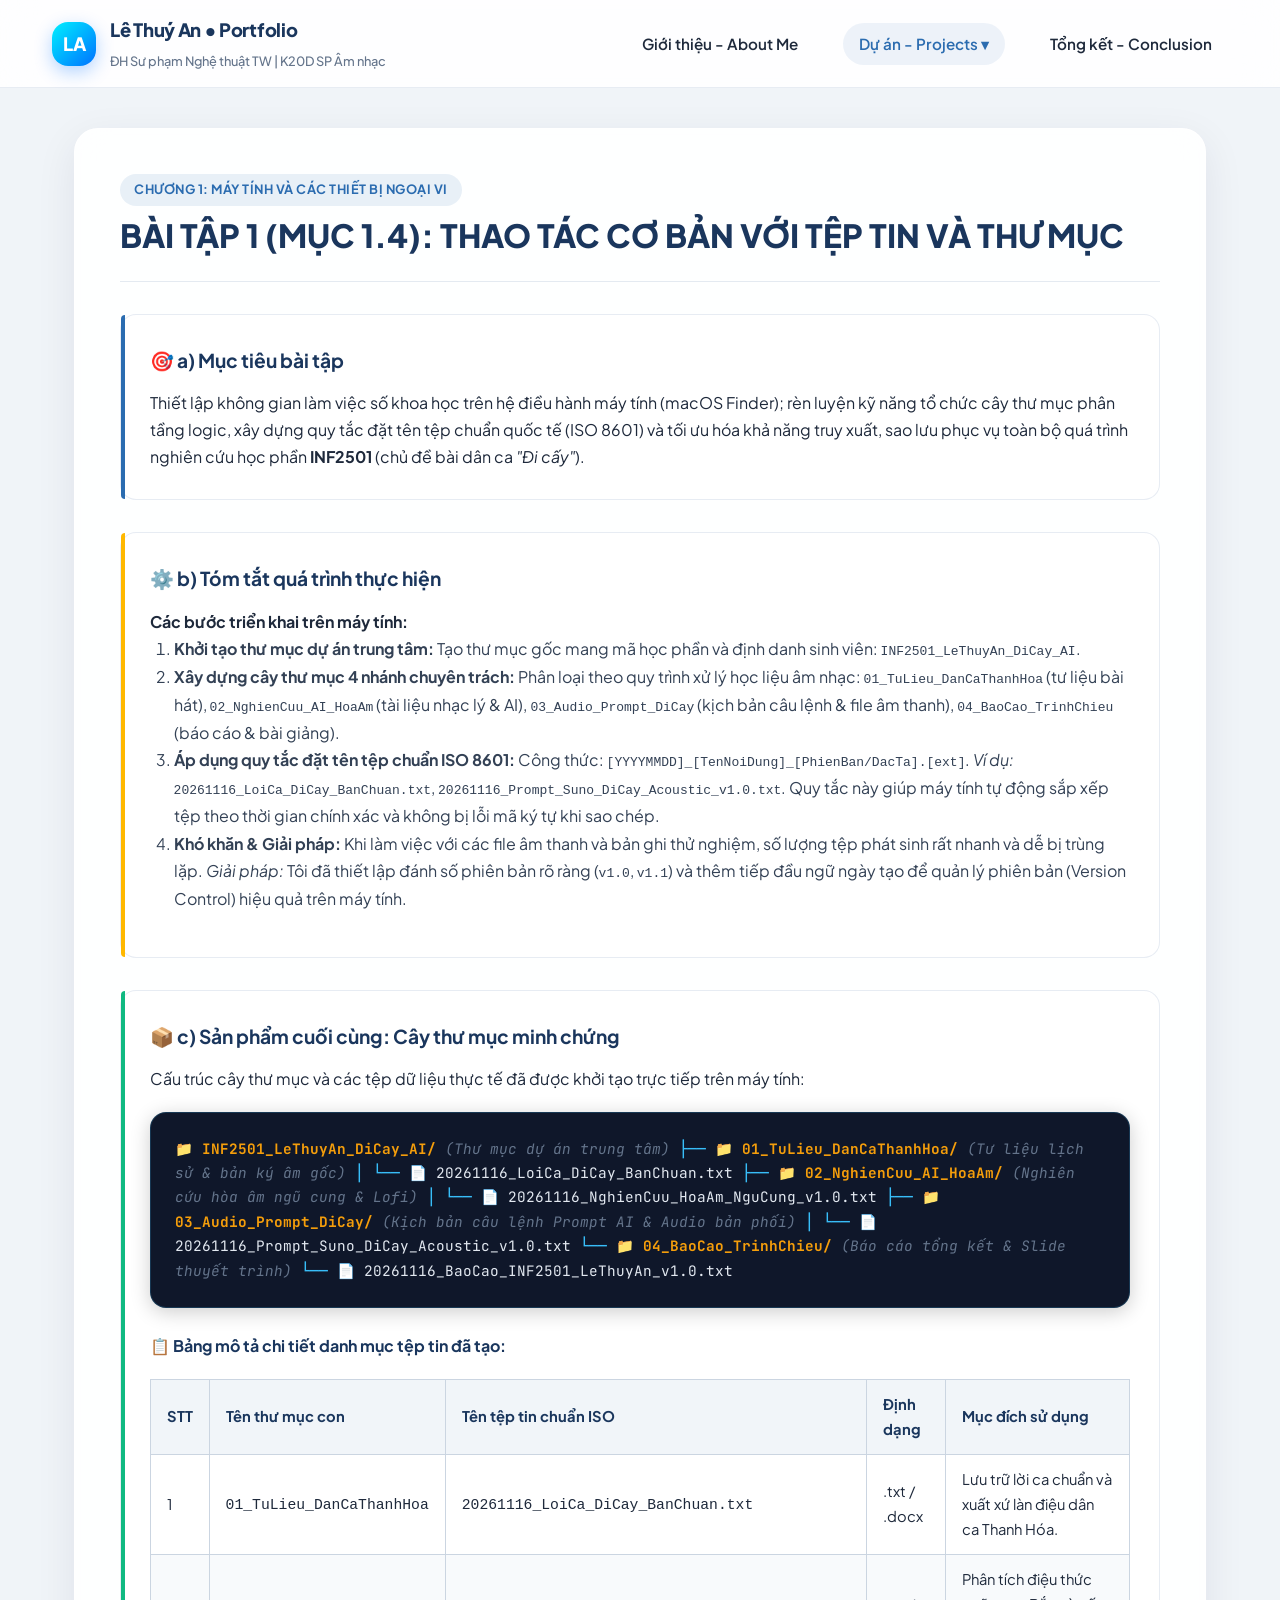
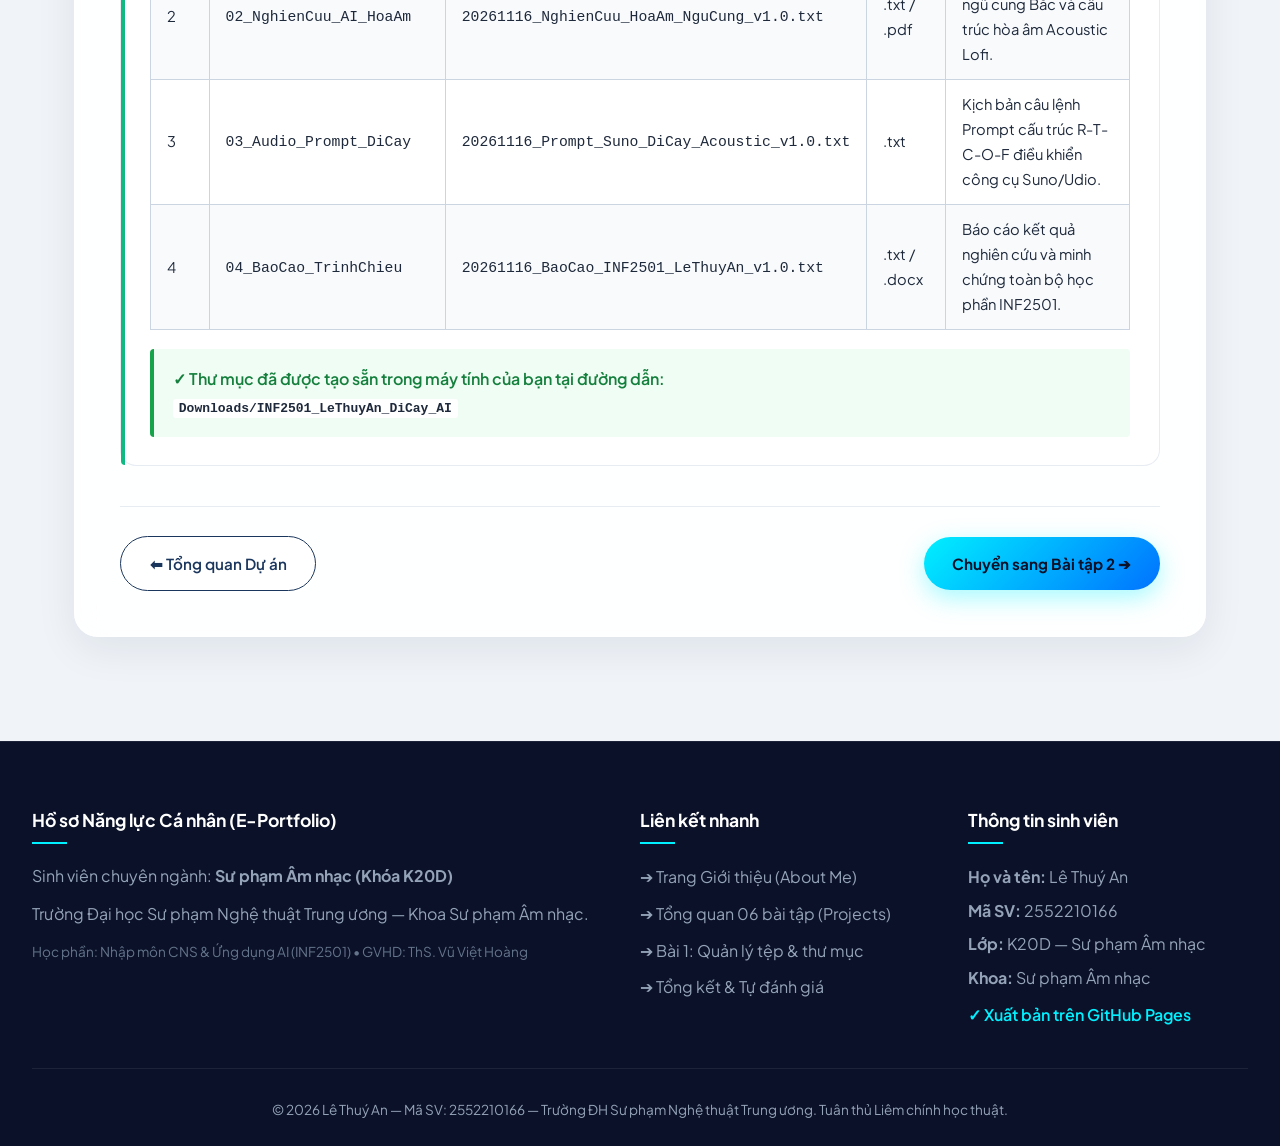
==== bai-tap-1.html @ 257ac3e2 "Update Bai tap 1 with local filesystem structure and ISO naming convention" ====
<!DOCTYPE html>
<html lang="vi">
<head>
  <meta charset="UTF-8">
  <meta name="viewport" content="width=device-width, initial-scale=1.0">
  <title>Bài tập 1: Quản lý tệp & Thư mục | Lê Thuý An - Sư phạm Âm nhạc</title>
  <link rel="stylesheet" href="css/style.css">
  <link rel="preconnect" href="https://fonts.googleapis.com">
  <link rel="preconnect" href="https://fonts.gstatic.com" crossorigin>
  <link href="https://fonts.googleapis.com/css2?family=Plus+Jakarta+Sans:wght@400;500;600;700;800&family=Playfair+Display:ital,wght@0,600;0,700;1,400&family=JetBrains+Mono:wght@400;500;600&display=swap" rel="stylesheet">
  <style>
    .tree-box {
      background: #0f172a;
      color: #38bdf8;
      font-family: 'JetBrains Mono', monospace;
      padding: 1.5rem;
      border-radius: var(--radius-md);
      overflow-x: auto;
      font-size: 0.9rem;
      line-height: 1.7;
      margin: 1.2rem 0;
      border: 1px solid rgba(56, 189, 248, 0.2);
      box-shadow: 0 4px 20px rgba(0, 0, 0, 0.2);
    }
    .tree-box .folder { color: #f59e0b; font-weight: 700; }
    .tree-box .file { color: #e2e8f0; }
    .tree-box .comment { color: #64748b; font-style: italic; }
    .table-custom {
      width: 100%;
      border-collapse: collapse;
      margin: 1.2rem 0;
      font-size: 0.92rem;
    }
    .table-custom th, .table-custom td {
      border: 1px solid #cbd5e1;
      padding: 0.75rem 1rem;
      text-align: left;
    }
    .table-custom th {
      background: #f1f5f9;
      color: var(--primary);
      font-weight: 700;
    }
    .table-custom tr:nth-child(even) {
      background: #f8fafc;
    }
  </style>
</head>
<body>
  <!-- HEADER & NAVIGATION -->
  <header class="site-header">
    <div class="nav-container">
      <div class="logo-area">
        <div class="logo-icon">LA</div>
        <div class="logo-text">
          <h1>Lê Thuý An • Portfolio</h1>
          <span>ĐH Sư phạm Nghệ thuật TW | K20D SP Âm nhạc</span>
        </div>
      </div>
      <button class="mobile-toggle" aria-label="Toggle menu">☰</button>
      <nav>
        <ul class="nav-menu">
          <li class="nav-item"><a href="index.html" class="nav-link">Giới thiệu - About Me</a></li>
          <li class="nav-item dropdown">
            <a href="projects.html" class="nav-link active">Dự án - Projects ▾</a>
            <ul class="dropdown-menu">
              <li><a href="projects.html" class="dropdown-item"><strong>📂 Tổng quan 06 Bài tập</strong></a></li>
              <li><a href="bai-tap-1.html" class="dropdown-item active">📁 Bài 1: Quản lý tệp & thư mục</a></li>
              <li><a href="bai-tap-2.html" class="dropdown-item">🔍 Bài 2: Tìm kiếm & Đánh giá CRAAP</a></li>
              <li><a href="bai-tap-3.html" class="dropdown-item">⚡ Bài 3: Prompt Engineering & AI nhạc</a></li>
              <li><a href="bai-tap-4.html" class="dropdown-item">👥 Bài 4: Hợp tác trực tuyến dự án nhóm</a></li>
              <li><a href="bai-tap-5.html" class="dropdown-item">🎨 Bài 5: Sáng tạo nội dung số với AI</a></li>
              <li><a href="bai-tap-6.html" class="dropdown-item">🛡️ Bài 6: Đạo đức & Liêm chính AI</a></li>
            </ul>
          </li>
          <li class="nav-item"><a href="conclusion.html" class="nav-link">Tổng kết - Conclusion</a></li>
        </ul>
      </nav>
    </div>
  </header>

  <main class="main-wrapper" style="margin-top: 2.5rem;">
    <div class="glass-panel reveal">
      <div class="page-header-box">
        <span class="badge-tag">Chương 1: Máy tính và các thiết bị ngoại vi</span>
        <h2 class="page-heading">BÀI TẬP 1 (MỤC 1.4): THAO TÁC CƠ BẢN VỚI TỆP TIN VÀ THƯ MỤC</h2>
      </div>

      <!-- a) MỤC TIÊU BÀI TẬP -->
      <div class="feature-box goal" style="margin-bottom: 2rem;">
        <h3>🎯 a) Mục tiêu bài tập</h3>
        <p>
          Thiết lập không gian làm việc số khoa học trên hệ điều hành máy tính (macOS Finder); rèn luyện kỹ năng tổ chức cây thư mục phân tầng logic, xây dựng quy tắc đặt tên tệp chuẩn quốc tế (ISO 8601) và tối ưu hóa khả năng truy xuất, sao lưu phục vụ toàn bộ quá trình nghiên cứu học phần <strong>INF2501</strong> (chủ đề bài dân ca <em>"Đi cấy"</em>).
        </p>
      </div>

      <!-- b) TÓM TẮT QUÁ TRÌNH THỰC HIỆN -->
      <div class="feature-box process" style="margin-bottom: 2rem;">
        <h3>⚙️ b) Tóm tắt quá trình thực hiện</h3>
        <p><strong>Các bước triển khai trên máy tính:</strong></p>
        <ol style="margin-left: 1.5rem; margin-bottom: 1rem; color: #334155; line-height: 1.7;">
          <li>
            <strong>Khởi tạo thư mục dự án trung tâm:</strong> Tạo thư mục gốc mang mã học phần và định danh sinh viên: <code>INF2501_LeThuyAn_DiCay_AI</code>.
          </li>
          <li>
            <strong>Xây dựng cây thư mục 4 nhánh chuyên trách:</strong>
            Phân loại theo quy trình xử lý học liệu âm nhạc: 
            <code>01_TuLieu_DanCaThanhHoa</code> (tư liệu bài hát), 
            <code>02_NghienCuu_AI_HoaAm</code> (tài liệu nhạc lý & AI), 
            <code>03_Audio_Prompt_DiCay</code> (kịch bản câu lệnh & file âm thanh), 
            <code>04_BaoCao_TrinhChieu</code> (báo cáo & bài giảng).
          </li>
          <li>
            <strong>Áp dụng quy tắc đặt tên tệp chuẩn ISO 8601:</strong> 
            Công thức: <code>[YYYYMMDD]_[TenNoiDung]_[PhienBan/DacTa].[ext]</code>.  
            <em>Ví dụ:</em> <code>20261116_LoiCa_DiCay_BanChuan.txt</code>, <code>20261116_Prompt_Suno_DiCay_Acoustic_v1.0.txt</code>.  
            Quy tắc này giúp máy tính tự động sắp xếp tệp theo thời gian chính xác và không bị lỗi mã ký tự khi sao chép.
          </li>
          <li>
            <strong>Khó khăn & Giải pháp:</strong> 
            Khi làm việc với các file âm thanh và bản ghi thử nghiệm, số lượng tệp phát sinh rất nhanh và dễ bị trùng lặp. 
            <em>Giải pháp:</em> Tôi đã thiết lập đánh số phiên bản rõ ràng (<code>v1.0</code>, <code>v1.1</code>) và thêm tiếp đầu ngữ ngày tạo để quản lý phiên bản (Version Control) hiệu quả trên máy tính.
          </li>
        </ol>
      </div>

      <!-- c) SẢN PHẨM CUỐI CÙNG -->
      <div class="feature-box product">
        <h3>📦 c) Sản phẩm cuối cùng: Cây thư mục minh chứng</h3>
        <p>Cấu trúc cây thư mục và các tệp dữ liệu thực tế đã được khởi tạo trực tiếp trên máy tính:</p>
        
        <!-- File Tree Display -->
        <div class="tree-box">
📁 <span class="folder">INF2501_LeThuyAn_DiCay_AI/</span> <span class="comment">(Thư mục dự án trung tâm)</span>
├── 📁 <span class="folder">01_TuLieu_DanCaThanhHoa/</span> <span class="comment">(Tư liệu lịch sử & bản ký âm gốc)</span>
│   └── 📄 <span class="file">20261116_LoiCa_DiCay_BanChuan.txt</span>
├── 📁 <span class="folder">02_NghienCuu_AI_HoaAm/</span> <span class="comment">(Nghiên cứu hòa âm ngũ cung & Lofi)</span>
│   └── 📄 <span class="file">20261116_NghienCuu_HoaAm_NguCung_v1.0.txt</span>
├── 📁 <span class="folder">03_Audio_Prompt_DiCay/</span> <span class="comment">(Kịch bản câu lệnh Prompt AI & Audio bản phối)</span>
│   └── 📄 <span class="file">20261116_Prompt_Suno_DiCay_Acoustic_v1.0.txt</span>
└── 📁 <span class="folder">04_BaoCao_TrinhChieu/</span> <span class="comment">(Báo cáo tổng kết & Slide thuyết trình)</span>
    └── 📄 <span class="file">20261116_BaoCao_INF2501_LeThuyAn_v1.0.txt</span>
        </div>

        <!-- Bảng danh mục tệp -->
        <h4 style="color: var(--primary); margin-top: 1.5rem; margin-bottom: 0.5rem;">📋 Bảng mô tả chi tiết danh mục tệp tin đã tạo:</h4>
        <table class="table-custom">
          <thead>
            <tr>
              <th>STT</th>
              <th>Tên thư mục con</th>
              <th>Tên tệp tin chuẩn ISO</th>
              <th>Định dạng</th>
              <th>Mục đích sử dụng</th>
            </tr>
          </thead>
          <tbody>
            <tr>
              <td>1</td>
              <td><code>01_TuLieu_DanCaThanhHoa</code></td>
              <td><code>20261116_LoiCa_DiCay_BanChuan.txt</code></td>
              <td>.txt / .docx</td>
              <td>Lưu trữ lời ca chuẩn và xuất xứ làn điệu dân ca Thanh Hóa.</td>
            </tr>
            <tr>
              <td>2</td>
              <td><code>02_NghienCuu_AI_HoaAm</code></td>
              <td><code>20261116_NghienCuu_HoaAm_NguCung_v1.0.txt</code></td>
              <td>.txt / .pdf</td>
              <td>Phân tích điệu thức ngũ cung Bắc và cấu trúc hòa âm Acoustic Lofi.</td>
            </tr>
            <tr>
              <td>3</td>
              <td><code>03_Audio_Prompt_DiCay</code></td>
              <td><code>20261116_Prompt_Suno_DiCay_Acoustic_v1.0.txt</code></td>
              <td>.txt</td>
              <td>Kịch bản câu lệnh Prompt cấu trúc R-T-C-O-F điều khiển công cụ Suno/Udio.</td>
            </tr>
            <tr>
              <td>4</td>
              <td><code>04_BaoCao_TrinhChieu</code></td>
              <td><code>20261116_BaoCao_INF2501_LeThuyAn_v1.0.txt</code></td>
              <td>.txt / .docx</td>
              <td>Báo cáo kết quả nghiên cứu và minh chứng toàn bộ học phần INF2501.</td>
            </tr>
          </tbody>
        </table>

        <div style="background: #f0fdf4; border-left: 4px solid #16a34a; padding: 1rem 1.2rem; border-radius: 4px; margin-top: 1.2rem;">
          <p style="color: #15803d; font-weight: 600; margin: 0;">
            ✓ Thư mục đã được tạo sẵn trong máy tính của bạn tại đường dẫn: <br>
            <code style="background: white; padding: 2px 6px; border-radius: 3px; color: #1e293b;">Downloads/INF2501_LeThuyAn_DiCay_AI</code>
          </p>
        </div>
      </div>

      <div class="pagination-nav">
        <a href="projects.html" class="btn btn-glass" style="color: var(--primary); border-color: var(--primary);">⬅ Tổng quan Dự án</a>
        <a href="bai-tap-2.html" class="btn btn-primary">Chuyển sang Bài tập 2 ➔</a>
      </div>
    </div>
  </main>

  <!-- FOOTER -->
  <footer class="site-footer">
    <div class="footer-grid">
      <div class="footer-col">
        <h4>Hồ sơ Năng lực Cá nhân (E-Portfolio)</h4>
        <p style="margin-bottom: 0.8rem; line-height: 1.6;">Sinh viên chuyên ngành: <strong>Sư phạm Âm nhạc (Khóa K20D)</strong></p>
        <p style="margin-bottom: 0.8rem; line-height: 1.6;">Trường Đại học Sư phạm Nghệ thuật Trung ương — Khoa Sư phạm Âm nhạc.</p>
        <p style="color: #64748B; font-size: 0.85rem;">Học phần: Nhập môn CNS & Ứng dụng AI (INF2501) • GVHD: ThS. Vũ Việt Hoàng</p>
      </div>
      <div class="footer-col">
        <h4>Liên kết nhanh</h4>
        <ul>
          <li><a href="index.html">➔ Trang Giới thiệu (About Me)</a></li>
          <li><a href="projects.html">➔ Tổng quan 06 bài tập (Projects)</a></li>
          <li><a href="bai-tap-1.html">➔ Bài 1: Quản lý tệp & thư mục</a></li>
          <li><a href="conclusion.html">➔ Tổng kết & Tự đánh giá</a></li>
        </ul>
      </div>
      <div class="footer-col">
        <h4>Thông tin sinh viên</h4>
        <p style="margin-bottom: 0.4rem;"><strong>Họ và tên:</strong> Lê Thuý An</p>
        <p style="margin-bottom: 0.4rem;"><strong>Mã SV:</strong> 2552210166</p>
        <p style="margin-bottom: 0.4rem;"><strong>Lớp:</strong> K20D — Sư phạm Âm nhạc</p>
        <p style="margin-bottom: 0.4rem;"><strong>Khoa:</strong> Sư phạm Âm nhạc</p>
        <p style="color: var(--accent-cyan); font-weight: 600; margin-top: 0.6rem;">✓ Xuất bản trên GitHub Pages</p>
      </div>
    </div>
    <div class="footer-credit">
      <p>© 2026 Lê Thuý An — Mã SV: 2552210166 — Trường ĐH Sư phạm Nghệ thuật Trung ương. Tuân thủ Liêm chính học thuật.</p>
    </div>
  </footer>
  <script src="js/main.js"></script>
</body>
</html>
---- css/style.css ----
/* ===================================================================
   ULTRA-MODERN ANIMATED E-PORTFOLIO
   Design Theme: Modern Glassmorphism & Oceanic Digital Waves
   Features: CSS Keyframes, Smooth Transitions, Equalizer Animation
   =================================================================== */

:root {
  --primary: #1A365D;          /* Deep Navy */
  --primary-light: #2B6CB0;    /* Bright Coastal Blue */
  --accent-cyan: #00F0FF;      /* Electric Cyan Glow */
  --accent-gold: #FFB800;      /* Sungold / Sand Gold */
  --accent-gradient: linear-gradient(135deg, #00F0FF 0%, #0072FF 100%);
  --gold-gradient: linear-gradient(135deg, #FFD700 0%, #FF9900 100%);
  --bg-gradient: linear-gradient(180deg, #0A1128 0%, #101F42 50%, #0B132B 100%);
  
  --glass-bg: rgba(255, 255, 255, 0.85);
  --glass-border: rgba(255, 255, 255, 0.3);
  --glass-card: rgba(255, 255, 255, 0.92);
  --glass-card-hover: rgba(255, 255, 255, 1);
  --glass-shadow: 0 12px 40px rgba(0, 20, 60, 0.08);
  --glass-shadow-hover: 0 20px 50px rgba(0, 114, 255, 0.18);
  
  --text-dark: #1E293B;
  --text-muted: #64748B;
  --text-light: #F8FAFC;
  
  --radius-sm: 8px;
  --radius-md: 16px;
  --radius-lg: 24px;
  --radius-full: 9999px;
  
  --font-heading: 'Plus Jakarta Sans', -apple-system, BlinkMacSystemFont, 'Segoe UI', Roboto, sans-serif;
  --font-serif: 'Playfair Display', Georgia, serif;
  --font-mono: 'JetBrains Mono', 'Fira Code', Consolas, monospace;
}

/* Base Reset */
*, *::before, *::after {
  box-sizing: border-box;
  margin: 0;
  padding: 0;
}

html {
  scroll-behavior: smooth;
}

body {
  font-family: var(--font-heading);
  background-color: #F0F4F8;
  color: var(--text-dark);
  line-height: 1.7;
  overflow-x: hidden;
  min-height: 100vh;
  display: flex;
  flex-direction: column;
}

/* ==================== ANIMATIONS ==================== */
@keyframes floatSlow {
  0%, 100% { transform: translateY(0px) rotate(0deg); }
  50% { transform: translateY(-10px) rotate(1deg); }
}

@keyframes pulseGlow {
  0%, 100% { box-shadow: 0 0 15px rgba(0, 240, 255, 0.4); }
  50% { box-shadow: 0 0 30px rgba(0, 240, 255, 0.8); }
}

@keyframes waveBar {
  0%, 100% { height: 8px; }
  50% { height: 38px; }
}

@keyframes fadeInUp {
  from {
    opacity: 0;
    transform: translateY(24px);
  }
  to {
    opacity: 1;
    transform: translateY(0);
  }
}

/* Scroll Reveal Utility */
.reveal {
  opacity: 0;
  transform: translateY(24px);
  transition: opacity 0.7s cubic-bezier(0.16, 1, 0.3, 1), transform 0.7s cubic-bezier(0.16, 1, 0.3, 1);
}

.reveal.active {
  opacity: 1;
  transform: translateY(0);
}

/* ==================== NAVBAR ==================== */
.site-header {
  position: sticky;
  top: 0;
  z-index: 1000;
  background: rgba(255, 255, 255, 0.88);
  backdrop-filter: blur(20px);
  -webkit-backdrop-filter: blur(20px);
  border-bottom: 1px solid rgba(226, 232, 240, 0.8);
  transition: all 0.3s ease;
}

.nav-container {
  max-width: 1240px;
  margin: 0 auto;
  display: flex;
  align-items: center;
  justify-content: space-between;
  padding: 0.9rem 2rem;
}

.logo-area {
  display: flex;
  align-items: center;
  gap: 14px;
}

.logo-icon {
  width: 44px;
  height: 44px;
  border-radius: var(--radius-md);
  background: var(--accent-gradient);
  color: white;
  display: flex;
  align-items: center;
  justify-content: center;
  font-weight: 800;
  font-size: 1.15rem;
  box-shadow: 0 6px 18px rgba(0, 114, 255, 0.3);
  animation: pulseGlow 4s infinite ease-in-out;
}

.logo-text h1 {
  font-size: 1.15rem;
  font-weight: 800;
  color: var(--primary);
  letter-spacing: -0.3px;
}

.logo-text span {
  font-size: 0.8rem;
  color: var(--text-muted);
  font-weight: 500;
}

.nav-menu {
  display: flex;
  align-items: center;
  gap: 1.8rem;
  list-style: none;
}

.nav-item {
  position: relative;
}

.nav-link {
  font-weight: 600;
  font-size: 0.95rem;
  color: var(--text-dark);
  text-decoration: none;
  padding: 0.5rem 1rem;
  border-radius: var(--radius-full);
  transition: all 0.25s ease;
  display: inline-flex;
  align-items: center;
  gap: 6px;
}

.nav-link:hover, .nav-link.active {
  color: var(--primary-light);
  background: rgba(43, 108, 176, 0.08);
}

/* Modern Dropdown with Glass effect */
.dropdown-menu {
  position: absolute;
  top: 130%;
  left: 50%;
  transform: translateX(-50%) translateY(10px);
  background: rgba(255, 255, 255, 0.96);
  backdrop-filter: blur(24px);
  -webkit-backdrop-filter: blur(24px);
  border: 1px solid rgba(226, 232, 240, 0.9);
  border-radius: var(--radius-md);
  box-shadow: 0 16px 40px rgba(0, 20, 60, 0.12);
  min-width: 330px;
  list-style: none;
  padding: 0.6rem;
  opacity: 0;
  visibility: hidden;
  transition: all 0.3s cubic-bezier(0.16, 1, 0.3, 1);
  z-index: 1001;
}

.nav-item.dropdown:hover .dropdown-menu {
  opacity: 1;
  visibility: visible;
  transform: translateX(-50%) translateY(0);
}

.dropdown-item {
  display: flex;
  align-items: center;
  gap: 10px;
  padding: 0.7rem 1rem;
  border-radius: var(--radius-sm);
  color: var(--text-dark);
  text-decoration: none;
  font-size: 0.9rem;
  font-weight: 500;
  transition: all 0.2s ease;
}

.dropdown-item:hover {
  background: rgba(0, 240, 255, 0.08);
  color: var(--primary-light);
  transform: translateX(4px);
}

.mobile-toggle {
  display: none;
  background: none;
  border: none;
  font-size: 1.6rem;
  color: var(--primary);
  cursor: pointer;
}

/* ==================== HERO HEADER ==================== */
.hero-section {
  position: relative;
  background: var(--bg-gradient);
  color: white;
  padding: 6rem 2rem 5rem;
  overflow: hidden;
  text-align: center;
}

/* Background Animated Gradient Blobs */
.hero-glow-1 {
  position: absolute;
  top: -100px;
  left: -100px;
  width: 500px;
  height: 500px;
  background: radial-gradient(circle, rgba(0, 240, 255, 0.25) 0%, transparent 70%);
  border-radius: 50%;
  filter: blur(60px);
  pointer-events: none;
  animation: floatSlow 8s infinite alternate ease-in-out;
}

.hero-glow-2 {
  position: absolute;
  bottom: -100px;
  right: -100px;
  width: 550px;
  height: 550px;
  background: radial-gradient(circle, rgba(255, 184, 0, 0.2) 0%, transparent 70%);
  border-radius: 50%;
  filter: blur(70px);
  pointer-events: none;
  animation: floatSlow 10s infinite alternate-reverse ease-in-out;
}

.hero-container {
  max-width: 950px;
  margin: 0 auto;
  position: relative;
  z-index: 2;
}

.hero-pill {
  display: inline-flex;
  align-items: center;
  gap: 8px;
  background: rgba(255, 255, 255, 0.12);
  backdrop-filter: blur(10px);
  border: 1px solid rgba(255, 255, 255, 0.2);
  padding: 0.4rem 1.2rem;
  border-radius: var(--radius-full);
  font-size: 0.85rem;
  font-weight: 600;
  color: var(--accent-cyan);
  margin-bottom: 1.5rem;
  box-shadow: 0 4px 15px rgba(0, 0, 0, 0.1);
}

.status-dot {
  width: 8px;
  height: 8px;
  background: var(--accent-cyan);
  border-radius: 50%;
  box-shadow: 0 0 10px var(--accent-cyan);
}

.hero-title {
  font-size: 2.5rem;
  font-weight: 800;
  line-height: 1.3;
  margin-bottom: 1.4rem;
  letter-spacing: -0.5px;
}

.hero-title .gradient-text {
  background: linear-gradient(135deg, #FFFFFF 0%, #00F0FF 60%, #FFB800 100%);
  -webkit-background-clip: text;
  -webkit-text-fill-color: transparent;
}

.hero-desc {
  font-size: 1.15rem;
  color: #CBD5E1;
  max-width: 800px;
  margin: 0 auto 2.2rem;
  font-weight: 400;
}

.hero-actions {
  display: flex;
  justify-content: center;
  gap: 1.2rem;
  flex-wrap: wrap;
}

/* Animated Equalizer in Hero */
.music-visualizer {
  display: flex;
  align-items: flex-end;
  justify-content: center;
  gap: 6px;
  height: 44px;
  margin-top: 2.5rem;
}

.bar {
  width: 5px;
  background: var(--accent-cyan);
  border-radius: var(--radius-full);
  animation: waveBar 1.2s infinite ease-in-out;
}

.bar:nth-child(2) { animation-delay: 0.2s; height: 18px; }
.bar:nth-child(3) { animation-delay: 0.4s; height: 32px; background: #38bdf8; }
.bar:nth-child(4) { animation-delay: 0.1s; height: 26px; }
.bar:nth-child(5) { animation-delay: 0.3s; height: 42px; background: var(--accent-gold); }
.bar:nth-child(6) { animation-delay: 0.5s; height: 20px; }
.bar:nth-child(7) { animation-delay: 0.25s; height: 35px; }
.bar:nth-child(8) { animation-delay: 0.35s; height: 14px; background: var(--accent-cyan); }

/* ==================== BUTTONS ==================== */
.btn {
  display: inline-flex;
  align-items: center;
  gap: 10px;
  padding: 0.85rem 1.8rem;
  border-radius: var(--radius-full);
  font-weight: 600;
  font-size: 0.95rem;
  text-decoration: none;
  cursor: pointer;
  border: none;
  transition: all 0.3s cubic-bezier(0.16, 1, 0.3, 1);
  position: relative;
  overflow: hidden;
}

.btn-primary {
  background: var(--accent-gradient);
  color: #0A1128;
  font-weight: 700;
  box-shadow: 0 8px 24px rgba(0, 240, 255, 0.35);
}

.btn-primary:hover {
  transform: translateY(-3px) scale(1.02);
  box-shadow: 0 12px 30px rgba(0, 240, 255, 0.5);
  color: #0A1128;
}

.btn-gold {
  background: var(--gold-gradient);
  color: #1A1A1A;
  font-weight: 700;
  box-shadow: 0 8px 24px rgba(255, 184, 0, 0.35);
}

.btn-gold:hover {
  transform: translateY(-3px) scale(1.02);
  box-shadow: 0 12px 30px rgba(255, 184, 0, 0.5);
}

.btn-glass {
  background: rgba(255, 255, 255, 0.1);
  backdrop-filter: blur(10px);
  color: white;
  border: 1px solid rgba(255, 255, 255, 0.25);
}

.btn-glass:hover {
  background: rgba(255, 255, 255, 0.2);
  transform: translateY(-3px);
  color: white;
}

/* ==================== MAIN CONTENT WRAPPER ==================== */
.main-wrapper {
  max-width: 1180px;
  margin: -3rem auto 4rem;
  padding: 0 1.5rem;
  width: 100%;
  flex: 1;
  position: relative;
  z-index: 10;
}

/* Glass Card */
.glass-panel {
  background: var(--glass-card);
  backdrop-filter: blur(16px);
  -webkit-backdrop-filter: blur(16px);
  border: 1px solid rgba(255, 255, 255, 0.8);
  border-radius: var(--radius-lg);
  padding: 2.8rem;
  box-shadow: var(--glass-shadow);
  margin-bottom: 2.5rem;
  transition: transform 0.3s ease, box-shadow 0.3s ease;
}

.glass-panel:hover {
  box-shadow: var(--glass-shadow-hover);
}

.page-header-box {
  border-bottom: 1px solid rgba(226, 232, 240, 0.9);
  padding-bottom: 1.5rem;
  margin-bottom: 2rem;
}

.badge-tag {
  display: inline-block;
  background: rgba(43, 108, 176, 0.1);
  color: var(--primary-light);
  font-size: 0.8rem;
  font-weight: 700;
  padding: 0.3rem 0.9rem;
  border-radius: var(--radius-full);
  text-transform: uppercase;
  letter-spacing: 0.5px;
  margin-bottom: 0.6rem;
}

.page-heading {
  font-size: 2rem;
  font-weight: 800;
  color: var(--primary);
  line-height: 1.3;
}

/* Profile Showcase */
.profile-showcase {
  display: flex;
  align-items: center;
  gap: 2.5rem;
  background: linear-gradient(135deg, rgba(248, 250, 252, 0.9) 0%, rgba(240, 249, 255, 0.8) 100%);
  border-radius: var(--radius-md);
  padding: 2.2rem;
  border: 1px solid rgba(186, 230, 253, 0.5);
  margin-bottom: 2rem;
}

.profile-avatar-wrap {
  position: relative;
  flex-shrink: 0;
}

.profile-avatar-img {
  width: 170px;
  height: 170px;
  border-radius: 50%;
  object-fit: cover;
  border: 4px solid white;
  box-shadow: 0 10px 25px rgba(0, 114, 255, 0.2);
}

.avatar-badge-tag {
  position: absolute;
  bottom: 6px;
  right: 6px;
  background: var(--accent-gold);
  color: #1a1a1a;
  font-size: 0.75rem;
  font-weight: 800;
  padding: 0.25rem 0.7rem;
  border-radius: var(--radius-full);
  box-shadow: 0 2px 8px rgba(0, 0, 0, 0.15);
}

.profile-details h3 {
  font-size: 1.6rem;
  font-weight: 800;
  color: var(--primary);
  margin-bottom: 0.5rem;
}

.meta-grid {
  display: grid;
  grid-template-columns: repeat(2, 1fr);
  gap: 0.6rem 1.5rem;
  margin: 1rem 0;
  list-style: none;
}

.meta-grid li {
  font-size: 0.95rem;
  color: var(--text-dark);
}

.meta-grid strong {
  color: var(--primary);
}

/* Grid Layouts */
.grid-2 {
  display: grid;
  grid-template-columns: 1fr 1fr;
  gap: 2rem;
}

.grid-3 {
  display: grid;
  grid-template-columns: repeat(3, 1fr);
  gap: 1.8rem;
}

/* Feature Box */
.feature-box {
  background: white;
  border: 1px solid rgba(226, 232, 240, 0.8);
  border-radius: var(--radius-md);
  padding: 1.8rem;
  position: relative;
  transition: all 0.3s ease;
}

.feature-box::before {
  content: '';
  position: absolute;
  top: 0;
  left: 0;
  width: 4px;
  height: 100%;
  border-radius: 4px 0 0 4px;
}

.feature-box.goal::before { background: var(--primary-light); }
.feature-box.process::before { background: var(--accent-gold); }
.feature-box.product::before { background: #10B981; }

.feature-box:hover {
  transform: translateY(-4px);
  box-shadow: var(--glass-shadow-hover);
}

.feature-box h3 {
  font-size: 1.2rem;
  font-weight: 700;
  color: var(--primary);
  margin-bottom: 0.8rem;
  display: flex;
  align-items: center;
  gap: 8px;
}

/* Interactive Modern Project Card */
.project-card {
  background: white;
  border: 1px solid rgba(226, 232, 240, 0.8);
  border-radius: var(--radius-md);
  padding: 2rem 1.6rem;
  display: flex;
  flex-direction: column;
  justify-content: space-between;
  transition: all 0.35s cubic-bezier(0.16, 1, 0.3, 1);
  position: relative;
  overflow: hidden;
}

.project-card::after {
  content: '';
  position: absolute;
  top: 0;
  left: 0;
  right: 0;
  height: 3px;
  background: var(--accent-gradient);
  opacity: 0;
  transition: opacity 0.3s ease;
}

.project-card:hover {
  transform: translateY(-8px);
  box-shadow: 0 16px 36px rgba(0, 114, 255, 0.12);
  border-color: rgba(0, 240, 255, 0.4);
}

.project-card:hover::after {
  opacity: 1;
}

.card-top-badge {
  display: inline-block;
  background: rgba(0, 240, 255, 0.1);
  color: #0284c7;
  font-weight: 700;
  font-size: 0.78rem;
  padding: 0.25rem 0.8rem;
  border-radius: var(--radius-full);
  margin-bottom: 1rem;
}

.card-title {
  font-size: 1.25rem;
  font-weight: 700;
  color: var(--primary);
  margin-bottom: 0.8rem;
  line-height: 1.4;
}

.card-desc {
  font-size: 0.92rem;
  color: var(--text-muted);
  margin-bottom: 1.5rem;
  flex-grow: 1;
}

/* Modern Audio Player Container */
.modern-player {
  background: linear-gradient(135deg, #0F172A 0%, #1E293B 100%);
  color: white;
  border-radius: var(--radius-md);
  padding: 1.8rem;
  margin: 1.8rem 0;
  border: 1px solid rgba(255, 255, 255, 0.1);
  box-shadow: 0 12px 30px rgba(0, 0, 0, 0.2);
}

.player-header {
  display: flex;
  align-items: center;
  justify-content: space-between;
  margin-bottom: 1.2rem;
}

.player-title {
  font-weight: 700;
  font-size: 1.1rem;
  color: var(--accent-cyan);
}

.player-controls {
  display: flex;
  align-items: center;
  gap: 1.2rem;
}

.play-toggle-btn {
  width: 48px;
  height: 48px;
  border-radius: 50%;
  background: var(--accent-gradient);
  border: none;
  cursor: pointer;
  display: flex;
  align-items: center;
  justify-content: center;
  font-size: 1.2rem;
  color: #0A1128;
  transition: all 0.25s ease;
  box-shadow: 0 4px 15px rgba(0, 240, 255, 0.4);
}

.play-toggle-btn:hover {
  transform: scale(1.08);
}

.progress-track {
  flex-grow: 1;
  height: 6px;
  background: rgba(255, 255, 255, 0.15);
  border-radius: var(--radius-full);
  position: relative;
  cursor: pointer;
}

.progress-fill {
  width: 42%;
  height: 100%;
  background: var(--accent-cyan);
  border-radius: var(--radius-full);
  position: relative;
}

.time-stamp {
  font-size: 0.82rem;
  color: #94A3B8;
  font-family: var(--font-mono);
}

/* Prompt Card with Copy Animation */
.code-box {
  background: #0B1120;
  border-radius: var(--radius-md);
  border: 1px solid #1E293B;
  margin: 1.8rem 0;
  overflow: hidden;
  box-shadow: 0 10px 30px rgba(0, 0, 0, 0.25);
}

.code-header {
  display: flex;
  justify-content: space-between;
  align-items: center;
  background: #131E36;
  padding: 0.8rem 1.2rem;
  border-bottom: 1px solid #1E293B;
}

.code-title {
  color: var(--accent-gold);
  font-weight: 700;
  font-size: 0.85rem;
  font-family: var(--font-mono);
  letter-spacing: 0.5px;
}

.copy-btn {
  background: rgba(255, 255, 255, 0.1);
  color: white;
  border: 1px solid rgba(255, 255, 255, 0.2);
  padding: 0.35rem 0.9rem;
  border-radius: var(--radius-sm);
  font-size: 0.8rem;
  cursor: pointer;
  transition: all 0.2s ease;
}

.copy-btn:hover {
  background: var(--accent-cyan);
  color: #000;
  border-color: var(--accent-cyan);
}

.code-body {
  padding: 1.4rem;
  color: #E2E8F0;
  font-family: var(--font-mono);
  font-size: 0.9rem;
  line-height: 1.7;
  white-space: pre-wrap;
  word-break: break-word;
}

/* Tables */
.modern-table {
  width: 100%;
  border-collapse: separate;
  border-spacing: 0;
  margin: 1.5rem 0;
  border-radius: var(--radius-md);
  overflow: hidden;
  box-shadow: 0 4px 15px rgba(0, 0, 0, 0.04);
  border: 1px solid rgba(226, 232, 240, 0.9);
}

.modern-table thead tr {
  background: var(--primary);
  color: white;
}

.modern-table th {
  padding: 14px 18px;
  font-weight: 700;
  font-size: 0.95rem;
  text-align: left;
}

.modern-table td {
  padding: 14px 18px;
  border-bottom: 1px solid rgba(226, 232, 240, 0.8);
  font-size: 0.92rem;
}

.modern-table tbody tr:nth-child(even) {
  background: #F8FAFC;
}

.modern-table tbody tr:hover {
  background: #F0F9FF;
}

/* Upload Dropzone / Placeholder */
.upload-placeholder {
  border: 2px dashed #93C5FD;
  background: rgba(240, 249, 255, 0.6);
  border-radius: var(--radius-md);
  padding: 3rem 2rem;
  text-align: center;
  margin: 1.8rem 0;
  transition: all 0.3s ease;
  cursor: pointer;
}

.upload-placeholder:hover {
  border-color: var(--primary-light);
  background: rgba(240, 249, 255, 0.9);
  transform: scale(1.01);
}

.upload-placeholder .icon {
  font-size: 2.8rem;
  margin-bottom: 0.8rem;
  color: var(--primary-light);
}

.upload-placeholder h4 {
  font-size: 1.1rem;
  font-weight: 700;
  color: var(--primary);
  margin-bottom: 0.4rem;
}

.upload-placeholder p {
  font-size: 0.88rem;
  color: var(--text-muted);
}

.showcase-img {
  width: 100%;
  max-width: 900px;
  height: auto;
  border-radius: var(--radius-md);
  box-shadow: var(--glass-shadow);
  display: block;
  margin: 1.5rem auto;
  border: 1px solid rgba(226, 232, 240, 0.8);
  transition: transform 0.3s ease;
}

.showcase-img:hover {
  transform: scale(1.01);
}

/* Bottom Pagination */
.pagination-nav {
  display: flex;
  justify-content: space-between;
  align-items: center;
  margin-top: 2.5rem;
  padding-top: 1.8rem;
  border-top: 1px solid rgba(226, 232, 240, 0.8);
}

/* ==================== FOOTER ==================== */
.site-footer {
  background: #0A1128;
  color: #94A3B8;
  padding: 4rem 2rem 2rem;
  margin-top: auto;
  border-top: 1px solid rgba(255, 255, 255, 0.08);
}

.footer-grid {
  max-width: 1240px;
  margin: 0 auto;
  display: grid;
  grid-template-columns: 2fr 1fr 1fr;
  gap: 3rem;
  margin-bottom: 2.5rem;
}

.footer-col h4 {
  color: white;
  font-size: 1.1rem;
  font-weight: 700;
  margin-bottom: 1.2rem;
  position: relative;
  padding-bottom: 0.5rem;
}

.footer-col h4::after {
  content: '';
  position: absolute;
  bottom: 0;
  left: 0;
  width: 35px;
  height: 2px;
  background: var(--accent-cyan);
}

.footer-col ul {
  list-style: none;
}

.footer-col ul li {
  margin-bottom: 0.6rem;
}

.footer-col ul li a {
  color: #94A3B8;
  text-decoration: none;
  transition: color 0.2s ease;
}

.footer-col ul li a:hover {
  color: var(--accent-cyan);
}

.footer-credit {
  max-width: 1240px;
  margin: 0 auto;
  padding-top: 1.8rem;
  border-top: 1px solid rgba(255, 255, 255, 0.08);
  text-align: center;
  font-size: 0.85rem;
}

/* Toast Notification */
.toast-msg {
  position: fixed;
  bottom: 30px;
  right: 30px;
  background: #10B981;
  color: white;
  padding: 0.8rem 1.6rem;
  border-radius: var(--radius-full);
  box-shadow: 0 10px 25px rgba(16, 185, 129, 0.4);
  font-weight: 600;
  font-size: 0.9rem;
  display: flex;
  align-items: center;
  gap: 8px;
  opacity: 0;
  transform: translateY(20px);
  transition: all 0.3s cubic-bezier(0.16, 1, 0.3, 1);
  z-index: 9999;
  pointer-events: none;
}

.toast-msg.show {
  opacity: 1;
  transform: translateY(0);
}

/* Responsive */
@media (max-width: 900px) {
  .hero-title { font-size: 1.8rem; }
  .grid-2, .grid-3, .footer-grid, .meta-grid { grid-template-columns: 1fr; }
  .profile-showcase { flex-direction: column; text-align: center; }
  .mobile-toggle { display: block; }
  .nav-menu {
    display: none;
    flex-direction: column;
    position: absolute;
    top: 100%;
    left: 0;
    right: 0;
    background: white;
    padding: 1.5rem 2rem;
    box-shadow: 0 20px 40px rgba(0, 0, 0, 0.1);
  }
  .nav-menu.active { display: flex; }
  .dropdown-menu {
    position: static;
    transform: none;
    box-shadow: none;
    border: none;
    padding-left: 1rem;
    visibility: visible;
    opacity: 1;
  }
}
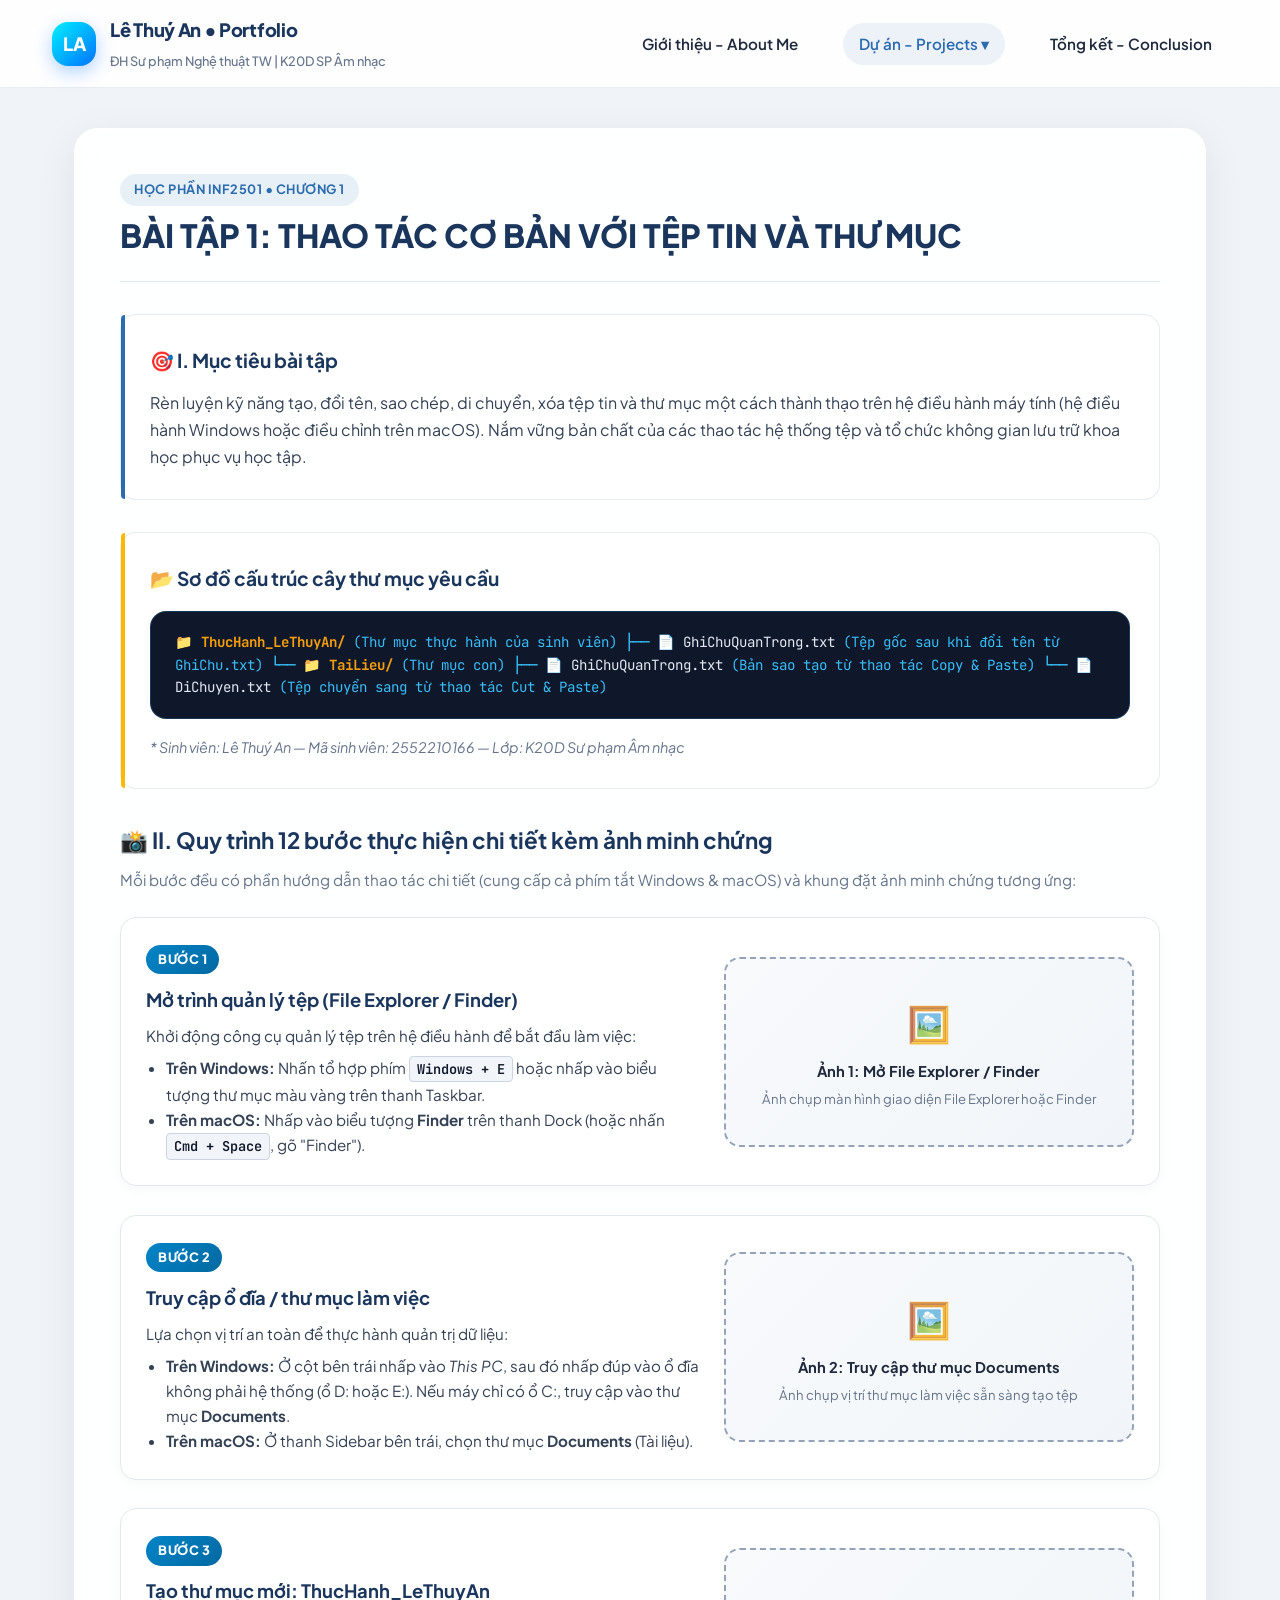
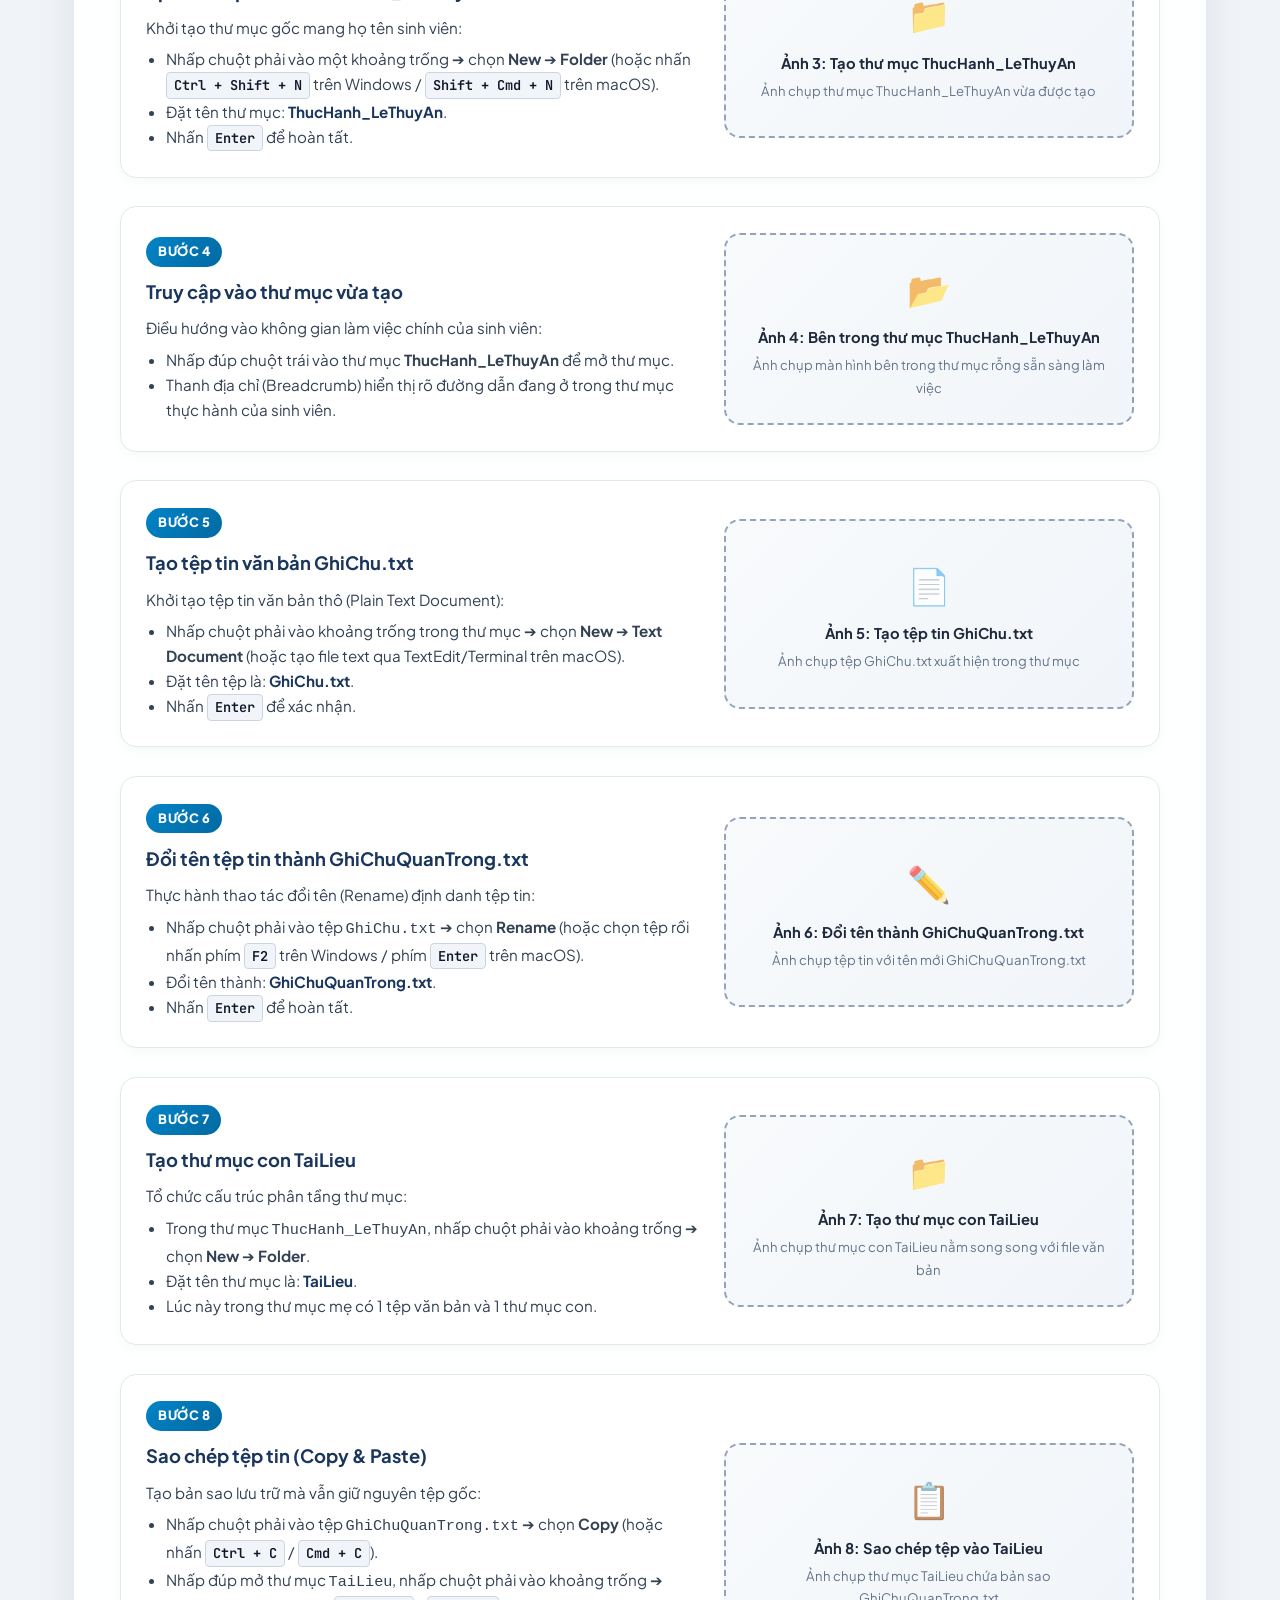
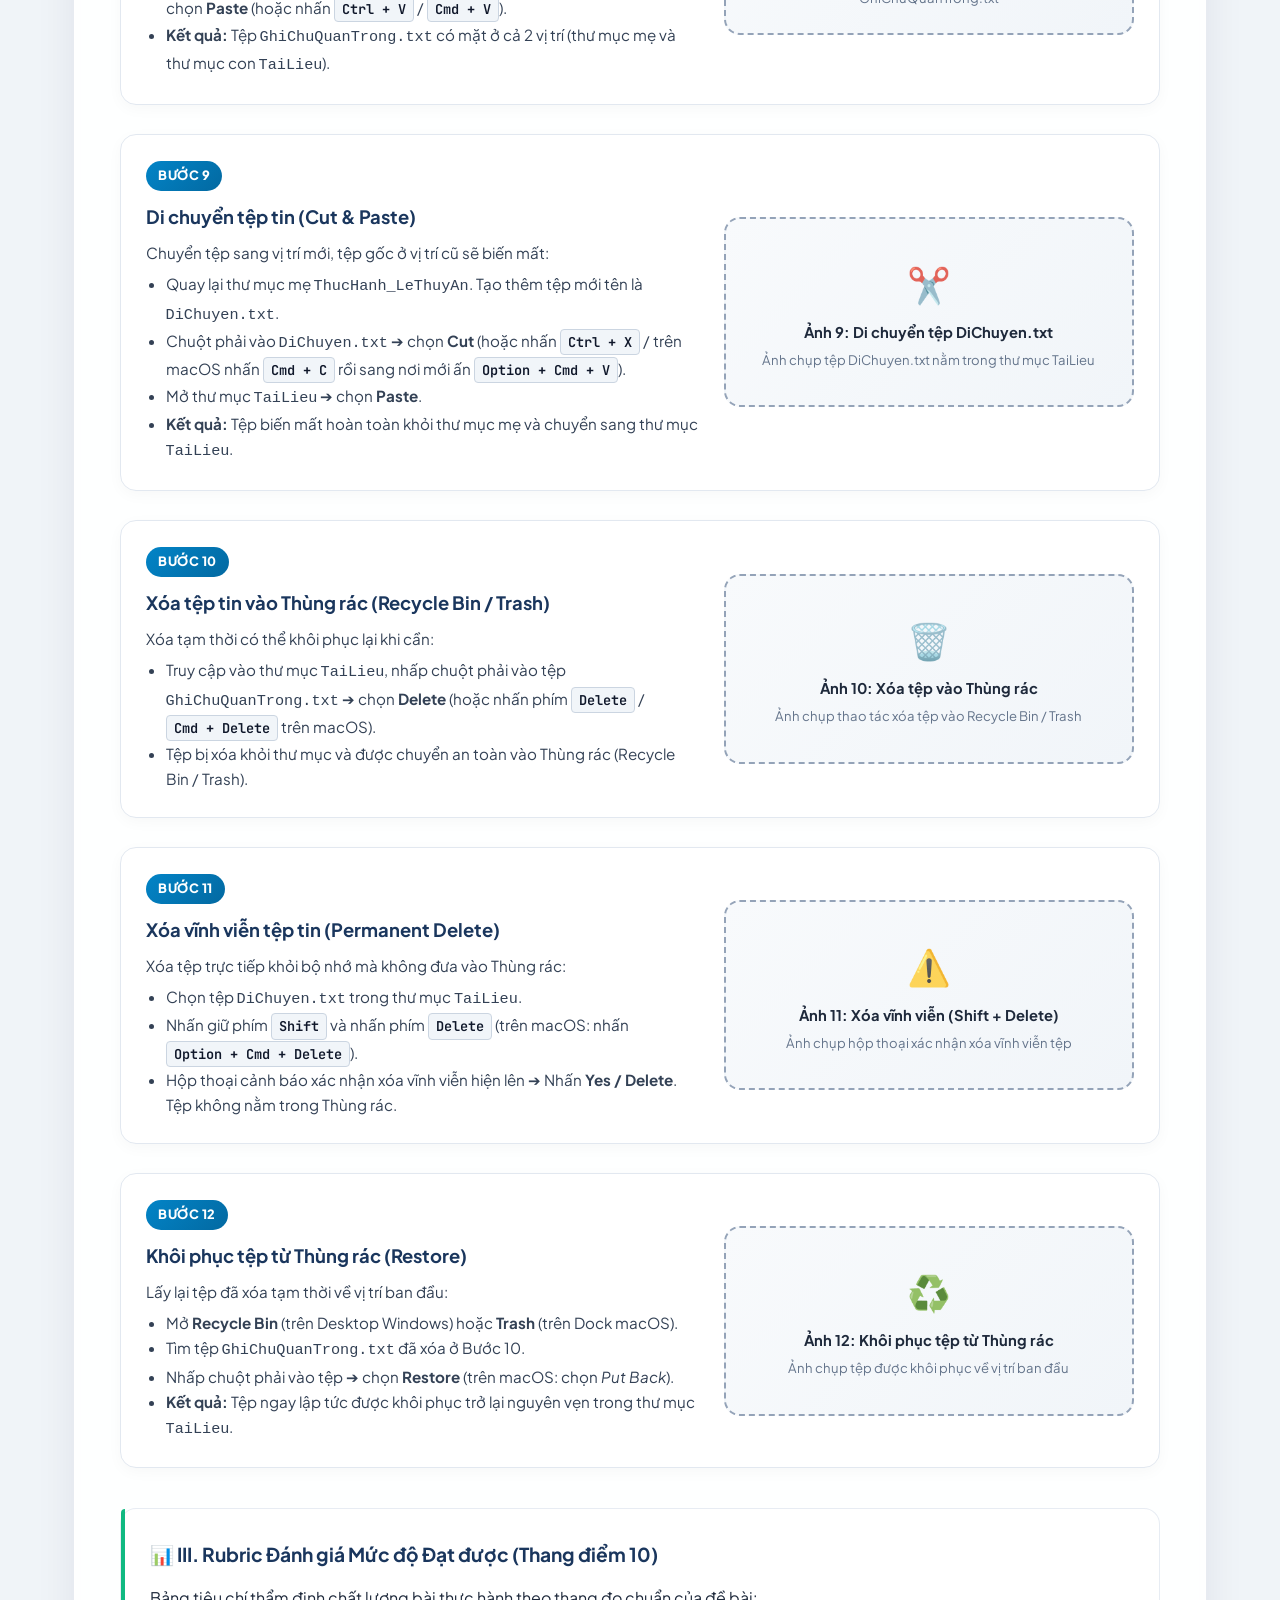
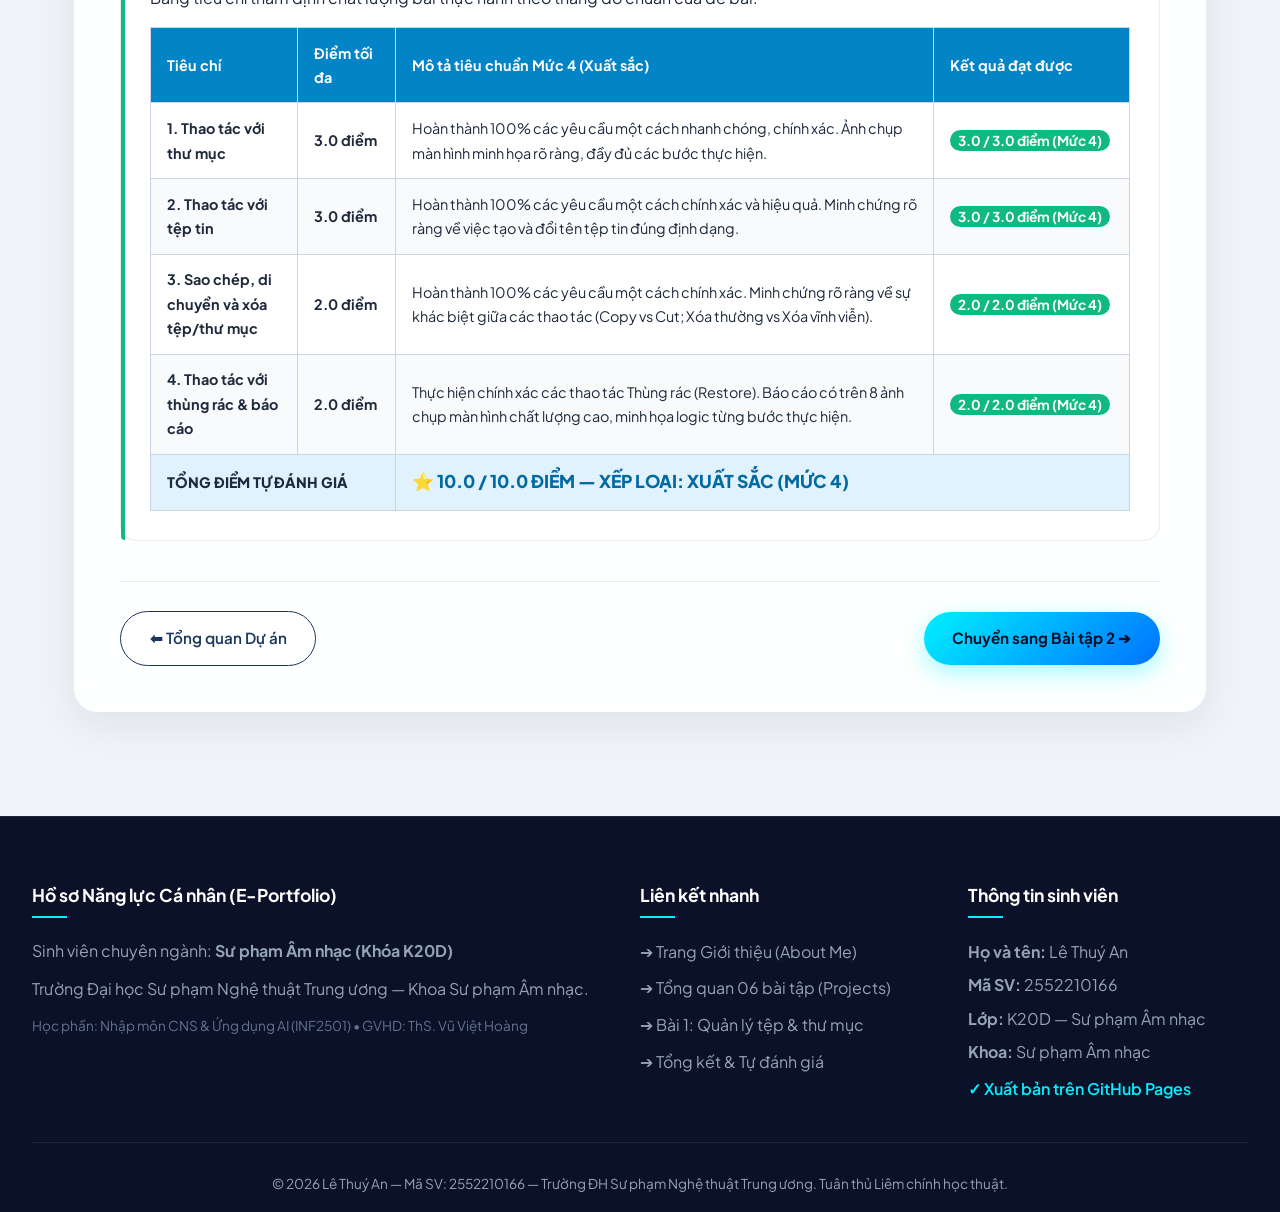
==== commit a7c8d653: "Update Bai tap 1 with exact 12-step assignment requirements, side-by-side layout, and Rubric" ====
--- a/bai-tap-1.html
+++ b/bai-tap-1.html
@@ -3,46 +3,149 @@
 <head>
   <meta charset="UTF-8">
   <meta name="viewport" content="width=device-width, initial-scale=1.0">
-  <title>Bài tập 1: Quản lý tệp & Thư mục | Lê Thuý An - Sư phạm Âm nhạc</title>
+  <title>Bài tập 1: Thao tác tệp & Thư mục | Lê Thuý An - Sư phạm Âm nhạc</title>
   <link rel="stylesheet" href="css/style.css">
   <link rel="preconnect" href="https://fonts.googleapis.com">
   <link rel="preconnect" href="https://fonts.gstatic.com" crossorigin>
   <link href="https://fonts.googleapis.com/css2?family=Plus+Jakarta+Sans:wght@400;500;600;700;800&family=Playfair+Display:ital,wght@0,600;0,700;1,400&family=JetBrains+Mono:wght@400;500;600&display=swap" rel="stylesheet">
   <style>
+    /* Styling for Step-by-Step Layout with Placeholder Images */
+    .step-grid {
+      display: flex;
+      flex-direction: column;
+      gap: 1.8rem;
+      margin: 1.5rem 0;
+    }
+    .step-card {
+      display: grid;
+      grid-template-columns: 1.15fr 0.85fr;
+      gap: 1.5rem;
+      background: #ffffff;
+      border: 1px solid #e2e8f0;
+      border-radius: var(--radius-md);
+      padding: 1.6rem;
+      align-items: center;
+      box-shadow: 0 4px 15px rgba(0, 0, 0, 0.03);
+      transition: transform 0.2s ease, border-color 0.2s ease;
+    }
+    .step-card:hover {
+      border-color: #38bdf8;
+      box-shadow: 0 8px 25px rgba(56, 189, 248, 0.12);
+    }
+    .step-badge {
+      display: inline-flex;
+      align-items: center;
+      gap: 6px;
+      background: linear-gradient(135deg, #0284c7 0%, #0369a1 100%);
+      color: white;
+      font-size: 0.8rem;
+      font-weight: 800;
+      padding: 0.25rem 0.75rem;
+      border-radius: var(--radius-full);
+      margin-bottom: 0.6rem;
+      text-transform: uppercase;
+      letter-spacing: 0.5px;
+    }
+    .step-title {
+      font-size: 1.15rem;
+      font-weight: 700;
+      color: var(--primary);
+      margin-bottom: 0.5rem;
+    }
+    .step-desc {
+      color: #334155;
+      font-size: 0.95rem;
+      line-height: 1.65;
+    }
+    .step-desc ul {
+      margin-left: 1.2rem;
+      margin-top: 0.4rem;
+    }
+    .shortcut-pill {
+      display: inline-block;
+      background: #f1f5f9;
+      color: #0f172a;
+      border: 1px solid #cbd5e1;
+      padding: 1px 7px;
+      border-radius: 4px;
+      font-family: 'JetBrains Mono', monospace;
+      font-size: 0.85rem;
+      font-weight: 600;
+    }
+    /* Image Placeholder box */
+    .img-placeholder-card {
+      background: linear-gradient(135deg, #f8fafc 0%, #f1f5f9 100%);
+      border: 2px dashed #94a3b8;
+      border-radius: var(--radius-md);
+      padding: 1.5rem 1rem;
+      text-align: center;
+      color: #64748b;
+      min-height: 190px;
+      display: flex;
+      flex-direction: column;
+      justify-content: center;
+      align-items: center;
+      position: relative;
+    }
+    .img-placeholder-card .icon {
+      font-size: 2.2rem;
+      margin-bottom: 0.4rem;
+      opacity: 0.8;
+    }
+    .img-placeholder-card .label {
+      font-weight: 700;
+      color: #1e293b;
+      font-size: 0.92rem;
+      margin-bottom: 0.25rem;
+    }
+    .img-placeholder-card .subtext {
+      font-size: 0.82rem;
+      color: #64748b;
+    }
     .tree-box {
       background: #0f172a;
       color: #38bdf8;
       font-family: 'JetBrains Mono', monospace;
-      padding: 1.5rem;
+      padding: 1.2rem 1.5rem;
       border-radius: var(--radius-md);
-      overflow-x: auto;
-      font-size: 0.9rem;
-      line-height: 1.7;
-      margin: 1.2rem 0;
+      font-size: 0.88rem;
+      line-height: 1.6;
+      margin: 1rem 0;
       border: 1px solid rgba(56, 189, 248, 0.2);
-      box-shadow: 0 4px 20px rgba(0, 0, 0, 0.2);
     }
     .tree-box .folder { color: #f59e0b; font-weight: 700; }
     .tree-box .file { color: #e2e8f0; }
-    .tree-box .comment { color: #64748b; font-style: italic; }
-    .table-custom {
+    .rubric-table {
       width: 100%;
       border-collapse: collapse;
-      margin: 1.2rem 0;
-      font-size: 0.92rem;
-    }
-    .table-custom th, .table-custom td {
+      margin-top: 1rem;
+      font-size: 0.9rem;
+    }
+    .rubric-table th, .rubric-table td {
       border: 1px solid #cbd5e1;
-      padding: 0.75rem 1rem;
+      padding: 0.8rem 1rem;
       text-align: left;
     }
-    .table-custom th {
-      background: #f1f5f9;
-      color: var(--primary);
+    .rubric-table th {
+      background: #0284c7;
+      color: white;
       font-weight: 700;
     }
-    .table-custom tr:nth-child(even) {
+    .rubric-table tr:nth-child(even) {
       background: #f8fafc;
+    }
+    .badge-score {
+      background: #10b981;
+      color: white;
+      padding: 2px 8px;
+      border-radius: 12px;
+      font-weight: 700;
+      font-size: 0.85rem;
+    }
+    @media (max-width: 850px) {
+      .step-card {
+        grid-template-columns: 1fr;
+      }
     }
   </style>
 </head>
@@ -79,121 +182,353 @@
     </div>
   </header>
 
+  <!-- MAIN WRAPPER -->
   <main class="main-wrapper" style="margin-top: 2.5rem;">
     <div class="glass-panel reveal">
       <div class="page-header-box">
-        <span class="badge-tag">Chương 1: Máy tính và các thiết bị ngoại vi</span>
-        <h2 class="page-heading">BÀI TẬP 1 (MỤC 1.4): THAO TÁC CƠ BẢN VỚI TỆP TIN VÀ THƯ MỤC</h2>
-      </div>
-
-      <!-- a) MỤC TIÊU BÀI TẬP -->
+        <span class="badge-tag">Học phần INF2501 • Chương 1</span>
+        <h2 class="page-heading">BÀI TẬP 1: THAO TÁC CƠ BẢN VỚI TỆP TIN VÀ THƯ MỤC</h2>
+      </div>
+
+      <!-- I. MỤC TIÊU BÀI TẬP -->
       <div class="feature-box goal" style="margin-bottom: 2rem;">
-        <h3>🎯 a) Mục tiêu bài tập</h3>
-        <p>
-          Thiết lập không gian làm việc số khoa học trên hệ điều hành máy tính (macOS Finder); rèn luyện kỹ năng tổ chức cây thư mục phân tầng logic, xây dựng quy tắc đặt tên tệp chuẩn quốc tế (ISO 8601) và tối ưu hóa khả năng truy xuất, sao lưu phục vụ toàn bộ quá trình nghiên cứu học phần <strong>INF2501</strong> (chủ đề bài dân ca <em>"Đi cấy"</em>).
+        <h3>🎯 I. Mục tiêu bài tập</h3>
+        <p style="line-height: 1.7; color: #334155;">
+          Rèn luyện kỹ năng tạo, đổi tên, sao chép, di chuyển, xóa tệp tin và thư mục một cách thành thạo trên hệ điều hành máy tính (hệ điều hành Windows hoặc điều chỉnh trên macOS). Nắm vững bản chất của các thao tác hệ thống tệp và tổ chức không gian lưu trữ khoa học phục vụ học tập.
         </p>
       </div>
 
-      <!-- b) TÓM TẮT QUÁ TRÌNH THỰC HIỆN -->
+      <!-- SƠ ĐỒ CẤU TRÚC THỰC HIỆN -->
       <div class="feature-box process" style="margin-bottom: 2rem;">
-        <h3>⚙️ b) Tóm tắt quá trình thực hiện</h3>
-        <p><strong>Các bước triển khai trên máy tính:</strong></p>
-        <ol style="margin-left: 1.5rem; margin-bottom: 1rem; color: #334155; line-height: 1.7;">
-          <li>
-            <strong>Khởi tạo thư mục dự án trung tâm:</strong> Tạo thư mục gốc mang mã học phần và định danh sinh viên: <code>INF2501_LeThuyAn_DiCay_AI</code>.
-          </li>
-          <li>
-            <strong>Xây dựng cây thư mục 4 nhánh chuyên trách:</strong>
-            Phân loại theo quy trình xử lý học liệu âm nhạc: 
-            <code>01_TuLieu_DanCaThanhHoa</code> (tư liệu bài hát), 
-            <code>02_NghienCuu_AI_HoaAm</code> (tài liệu nhạc lý & AI), 
-            <code>03_Audio_Prompt_DiCay</code> (kịch bản câu lệnh & file âm thanh), 
-            <code>04_BaoCao_TrinhChieu</code> (báo cáo & bài giảng).
-          </li>
-          <li>
-            <strong>Áp dụng quy tắc đặt tên tệp chuẩn ISO 8601:</strong> 
-            Công thức: <code>[YYYYMMDD]_[TenNoiDung]_[PhienBan/DacTa].[ext]</code>.  
-            <em>Ví dụ:</em> <code>20261116_LoiCa_DiCay_BanChuan.txt</code>, <code>20261116_Prompt_Suno_DiCay_Acoustic_v1.0.txt</code>.  
-            Quy tắc này giúp máy tính tự động sắp xếp tệp theo thời gian chính xác và không bị lỗi mã ký tự khi sao chép.
-          </li>
-          <li>
-            <strong>Khó khăn & Giải pháp:</strong> 
-            Khi làm việc với các file âm thanh và bản ghi thử nghiệm, số lượng tệp phát sinh rất nhanh và dễ bị trùng lặp. 
-            <em>Giải pháp:</em> Tôi đã thiết lập đánh số phiên bản rõ ràng (<code>v1.0</code>, <code>v1.1</code>) và thêm tiếp đầu ngữ ngày tạo để quản lý phiên bản (Version Control) hiệu quả trên máy tính.
-          </li>
-        </ol>
-      </div>
-
-      <!-- c) SẢN PHẨM CUỐI CÙNG -->
+        <h3>📂 Sơ đồ cấu trúc cây thư mục yêu cầu</h3>
+        <div class="tree-box">
+📁 <span class="folder">ThucHanh_LeThuyAn/</span> (Thư mục thực hành của sinh viên)
+├── 📄 <span class="file">GhiChuQuanTrong.txt</span> (Tệp gốc sau khi đổi tên từ GhiChu.txt)
+└── 📁 <span class="folder">TaiLieu/</span> (Thư mục con)
+    ├── 📄 <span class="file">GhiChuQuanTrong.txt</span> (Bản sao tạo từ thao tác Copy & Paste)
+    └── 📄 <span class="file">DiChuyen.txt</span> (Tệp chuyển sang từ thao tác Cut & Paste)
+        </div>
+        <p style="font-size: 0.9rem; color: #64748b; margin-top: 0.5rem;">
+          <em>* Sinh viên: Lê Thuý An — Mã sinh viên: 2552210166 — Lớp: K20D Sư phạm Âm nhạc</em>
+        </p>
+      </div>
+
+      <!-- II. CÁC BƯỚC HƯỚNG DẪN THỰC HIỆN & KHUNG MINH CHỨNG ẢNH -->
+      <div style="margin-bottom: 2.5rem;">
+        <h3 style="color: var(--primary); font-size: 1.4rem; margin-bottom: 0.5rem;">
+          📸 II. Quy trình 12 bước thực hiện chi tiết kèm ảnh minh chứng
+        </h3>
+        <p style="color: #64748b; font-size: 0.95rem; margin-bottom: 1.5rem;">
+          Mỗi bước đều có phần hướng dẫn thao tác chi tiết (cung cấp cả phím tắt Windows & macOS) và khung đặt ảnh minh chứng tương ứng:
+        </p>
+
+        <div class="step-grid">
+          
+          <!-- BƯỚC 1 -->
+          <div class="step-card">
+            <div class="step-info">
+              <span class="step-badge">Bước 1</span>
+              <h4 class="step-title">Mở trình quản lý tệp (File Explorer / Finder)</h4>
+              <div class="step-desc">
+                <p>Khởi động công cụ quản lý tệp trên hệ điều hành để bắt đầu làm việc:</p>
+                <ul>
+                  <li><strong>Trên Windows:</strong> Nhấn tổ hợp phím <span class="shortcut-pill">Windows + E</span> hoặc nhấp vào biểu tượng thư mục màu vàng trên thanh Taskbar.</li>
+                  <li><strong>Trên macOS:</strong> Nhấp vào biểu tượng <strong>Finder</strong> trên thanh Dock (hoặc nhấn <span class="shortcut-pill">Cmd + Space</span>, gõ "Finder").</li>
+                </ul>
+              </div>
+            </div>
+            <div class="img-placeholder-card">
+              <div class="icon">🖼️</div>
+              <div class="label">Ảnh 1: Mở File Explorer / Finder</div>
+              <div class="subtext">Ảnh chụp màn hình giao diện File Explorer hoặc Finder</div>
+            </div>
+          </div>
+
+          <!-- BƯỚC 2 -->
+          <div class="step-card">
+            <div class="step-info">
+              <span class="step-badge">Bước 2</span>
+              <h4 class="step-title">Truy cập ổ đĩa / thư mục làm việc</h4>
+              <div class="step-desc">
+                <p>Lựa chọn vị trí an toàn để thực hành quản trị dữ liệu:</p>
+                <ul>
+                  <li><strong>Trên Windows:</strong> Ở cột bên trái nhấp vào <em>This PC</em>, sau đó nhấp đúp vào ổ đĩa không phải hệ thống (ổ D: hoặc E:). Nếu máy chỉ có ổ C:, truy cập vào thư mục <strong>Documents</strong>.</li>
+                  <li><strong>Trên macOS:</strong> Ở thanh Sidebar bên trái, chọn thư mục <strong>Documents</strong> (Tài liệu).</li>
+                </ul>
+              </div>
+            </div>
+            <div class="img-placeholder-card">
+              <div class="icon">🖼️</div>
+              <div class="label">Ảnh 2: Truy cập thư mục Documents</div>
+              <div class="subtext">Ảnh chụp vị trí thư mục làm việc sẵn sàng tạo tệp</div>
+            </div>
+          </div>
+
+          <!-- BƯỚC 3 -->
+          <div class="step-card">
+            <div class="step-info">
+              <span class="step-badge">Bước 3</span>
+              <h4 class="step-title">Tạo thư mục mới: ThucHanh_LeThuyAn</h4>
+              <div class="step-desc">
+                <p>Khởi tạo thư mục gốc mang họ tên sinh viên:</p>
+                <ul>
+                  <li>Nhấp chuột phải vào một khoảng trống ➔ chọn <strong>New</strong> ➔ <strong>Folder</strong> (hoặc nhấn <span class="shortcut-pill">Ctrl + Shift + N</span> trên Windows / <span class="shortcut-pill">Shift + Cmd + N</span> trên macOS).</li>
+                  <li>Đặt tên thư mục: <strong style="color: var(--primary);">ThucHanh_LeThuyAn</strong>.</li>
+                  <li>Nhấn <span class="shortcut-pill">Enter</span> để hoàn tất.</li>
+                </ul>
+              </div>
+            </div>
+            <div class="img-placeholder-card">
+              <div class="icon">📁</div>
+              <div class="label">Ảnh 3: Tạo thư mục ThucHanh_LeThuyAn</div>
+              <div class="subtext">Ảnh chụp thư mục ThucHanh_LeThuyAn vừa được tạo</div>
+            </div>
+          </div>
+
+          <!-- BƯỚC 4 -->
+          <div class="step-card">
+            <div class="step-info">
+              <span class="step-badge">Bước 4</span>
+              <h4 class="step-title">Truy cập vào thư mục vừa tạo</h4>
+              <div class="step-desc">
+                <p>Điều hướng vào không gian làm việc chính của sinh viên:</p>
+                <ul>
+                  <li>Nhấp đúp chuột trái vào thư mục <strong>ThucHanh_LeThuyAn</strong> để mở thư mục.</li>
+                  <li>Thanh địa chỉ (Breadcrumb) hiển thị rõ đường dẫn đang ở trong thư mục thực hành của sinh viên.</li>
+                </ul>
+              </div>
+            </div>
+            <div class="img-placeholder-card">
+              <div class="icon">📂</div>
+              <div class="label">Ảnh 4: Bên trong thư mục ThucHanh_LeThuyAn</div>
+              <div class="subtext">Ảnh chụp màn hình bên trong thư mục rỗng sẵn sàng làm việc</div>
+            </div>
+          </div>
+
+          <!-- BƯỚC 5 -->
+          <div class="step-card">
+            <div class="step-info">
+              <span class="step-badge">Bước 5</span>
+              <h4 class="step-title">Tạo tệp tin văn bản GhiChu.txt</h4>
+              <div class="step-desc">
+                <p>Khởi tạo tệp tin văn bản thô (Plain Text Document):</p>
+                <ul>
+                  <li>Nhấp chuột phải vào khoảng trống trong thư mục ➔ chọn <strong>New</strong> ➔ <strong>Text Document</strong> (hoặc tạo file text qua TextEdit/Terminal trên macOS).</li>
+                  <li>Đặt tên tệp là: <strong style="color: var(--primary);">GhiChu.txt</strong>.</li>
+                  <li>Nhấn <span class="shortcut-pill">Enter</span> để xác nhận.</li>
+                </ul>
+              </div>
+            </div>
+            <div class="img-placeholder-card">
+              <div class="icon">📄</div>
+              <div class="label">Ảnh 5: Tạo tệp tin GhiChu.txt</div>
+              <div class="subtext">Ảnh chụp tệp GhiChu.txt xuất hiện trong thư mục</div>
+            </div>
+          </div>
+
+          <!-- BƯỚC 6 -->
+          <div class="step-card">
+            <div class="step-info">
+              <span class="step-badge">Bước 6</span>
+              <h4 class="step-title">Đổi tên tệp tin thành GhiChuQuanTrong.txt</h4>
+              <div class="step-desc">
+                <p>Thực hành thao tác đổi tên (Rename) định danh tệp tin:</p>
+                <ul>
+                  <li>Nhấp chuột phải vào tệp <code>GhiChu.txt</code> ➔ chọn <strong>Rename</strong> (hoặc chọn tệp rồi nhấn phím <span class="shortcut-pill">F2</span> trên Windows / phím <span class="shortcut-pill">Enter</span> trên macOS).</li>
+                  <li>Đổi tên thành: <strong style="color: var(--primary);">GhiChuQuanTrong.txt</strong>.</li>
+                  <li>Nhấn <span class="shortcut-pill">Enter</span> để hoàn tất.</li>
+                </ul>
+              </div>
+            </div>
+            <div class="img-placeholder-card">
+              <div class="icon">✏️</div>
+              <div class="label">Ảnh 6: Đổi tên thành GhiChuQuanTrong.txt</div>
+              <div class="subtext">Ảnh chụp tệp tin với tên mới GhiChuQuanTrong.txt</div>
+            </div>
+          </div>
+
+          <!-- BƯỚC 7 -->
+          <div class="step-card">
+            <div class="step-info">
+              <span class="step-badge">Bước 7</span>
+              <h4 class="step-title">Tạo thư mục con TaiLieu</h4>
+              <div class="step-desc">
+                <p>Tổ chức cấu trúc phân tầng thư mục:</p>
+                <ul>
+                  <li>Trong thư mục <code>ThucHanh_LeThuyAn</code>, nhấp chuột phải vào khoảng trống ➔ chọn <strong>New</strong> ➔ <strong>Folder</strong>.</li>
+                  <li>Đặt tên thư mục là: <strong style="color: var(--primary);">TaiLieu</strong>.</li>
+                  <li>Lúc này trong thư mục mẹ có 1 tệp văn bản và 1 thư mục con.</li>
+                </ul>
+              </div>
+            </div>
+            <div class="img-placeholder-card">
+              <div class="icon">📁</div>
+              <div class="label">Ảnh 7: Tạo thư mục con TaiLieu</div>
+              <div class="subtext">Ảnh chụp thư mục con TaiLieu nằm song song với file văn bản</div>
+            </div>
+          </div>
+
+          <!-- BƯỚC 8 -->
+          <div class="step-card">
+            <div class="step-info">
+              <span class="step-badge">Bước 8</span>
+              <h4 class="step-title">Sao chép tệp tin (Copy & Paste)</h4>
+              <div class="step-desc">
+                <p>Tạo bản sao lưu trữ mà vẫn giữ nguyên tệp gốc:</p>
+                <ul>
+                  <li>Nhấp chuột phải vào tệp <code>GhiChuQuanTrong.txt</code> ➔ chọn <strong>Copy</strong> (hoặc nhấn <span class="shortcut-pill">Ctrl + C</span> / <span class="shortcut-pill">Cmd + C</span>).</li>
+                  <li>Nhấp đúp mở thư mục <code>TaiLieu</code>, nhấp chuột phải vào khoảng trống ➔ chọn <strong>Paste</strong> (hoặc nhấn <span class="shortcut-pill">Ctrl + V</span> / <span class="shortcut-pill">Cmd + V</span>).</li>
+                  <li><strong>Kết quả:</strong> Tệp <code>GhiChuQuanTrong.txt</code> có mặt ở cả 2 vị trí (thư mục mẹ và thư mục con <code>TaiLieu</code>).</li>
+                </ul>
+              </div>
+            </div>
+            <div class="img-placeholder-card">
+              <div class="icon">📋</div>
+              <div class="label">Ảnh 8: Sao chép tệp vào TaiLieu</div>
+              <div class="subtext">Ảnh chụp thư mục TaiLieu chứa bản sao GhiChuQuanTrong.txt</div>
+            </div>
+          </div>
+
+          <!-- BƯỚC 9 -->
+          <div class="step-card">
+            <div class="step-info">
+              <span class="step-badge">Bước 9</span>
+              <h4 class="step-title">Di chuyển tệp tin (Cut & Paste)</h4>
+              <div class="step-desc">
+                <p>Chuyển tệp sang vị trí mới, tệp gốc ở vị trí cũ sẽ biến mất:</p>
+                <ul>
+                  <li>Quay lại thư mục mẹ <code>ThucHanh_LeThuyAn</code>. Tạo thêm tệp mới tên là <code>DiChuyen.txt</code>.</li>
+                  <li>Chuột phải vào <code>DiChuyen.txt</code> ➔ chọn <strong>Cut</strong> (hoặc nhấn <span class="shortcut-pill">Ctrl + X</span> / trên macOS nhấn <span class="shortcut-pill">Cmd + C</span> rồi sang nơi mới ấn <span class="shortcut-pill">Option + Cmd + V</span>).</li>
+                  <li>Mở thư mục <code>TaiLieu</code> ➔ chọn <strong>Paste</strong>.</li>
+                  <li><strong>Kết quả:</strong> Tệp biến mất hoàn toàn khỏi thư mục mẹ và chuyển sang thư mục <code>TaiLieu</code>.</li>
+                </ul>
+              </div>
+            </div>
+            <div class="img-placeholder-card">
+              <div class="icon">✂️</div>
+              <div class="label">Ảnh 9: Di chuyển tệp DiChuyen.txt</div>
+              <div class="subtext">Ảnh chụp tệp DiChuyen.txt nằm trong thư mục TaiLieu</div>
+            </div>
+          </div>
+
+          <!-- BƯỚC 10 -->
+          <div class="step-card">
+            <div class="step-info">
+              <span class="step-badge">Bước 10</span>
+              <h4 class="step-title">Xóa tệp tin vào Thùng rác (Recycle Bin / Trash)</h4>
+              <div class="step-desc">
+                <p>Xóa tạm thời có thể khôi phục lại khi cần:</p>
+                <ul>
+                  <li>Truy cập vào thư mục <code>TaiLieu</code>, nhấp chuột phải vào tệp <code>GhiChuQuanTrong.txt</code> ➔ chọn <strong>Delete</strong> (hoặc nhấn phím <span class="shortcut-pill">Delete</span> / <span class="shortcut-pill">Cmd + Delete</span> trên macOS).</li>
+                  <li>Tệp bị xóa khỏi thư mục và được chuyển an toàn vào Thùng rác (Recycle Bin / Trash).</li>
+                </ul>
+              </div>
+            </div>
+            <div class="img-placeholder-card">
+              <div class="icon">🗑️</div>
+              <div class="label">Ảnh 10: Xóa tệp vào Thùng rác</div>
+              <div class="subtext">Ảnh chụp thao tác xóa tệp vào Recycle Bin / Trash</div>
+            </div>
+          </div>
+
+          <!-- BƯỚC 11 -->
+          <div class="step-card">
+            <div class="step-info">
+              <span class="step-badge">Bước 11</span>
+              <h4 class="step-title">Xóa vĩnh viễn tệp tin (Permanent Delete)</h4>
+              <div class="step-desc">
+                <p>Xóa tệp trực tiếp khỏi bộ nhớ mà không đưa vào Thùng rác:</p>
+                <ul>
+                  <li>Chọn tệp <code>DiChuyen.txt</code> trong thư mục <code>TaiLieu</code>.</li>
+                  <li>Nhấn giữ phím <span class="shortcut-pill">Shift</span> và nhấn phím <span class="shortcut-pill">Delete</span> (trên macOS: nhấn <span class="shortcut-pill">Option + Cmd + Delete</span>).</li>
+                  <li>Hộp thoại cảnh báo xác nhận xóa vĩnh viễn hiện lên ➔ Nhấn <strong>Yes / Delete</strong>. Tệp không nằm trong Thùng rác.</li>
+                </ul>
+              </div>
+            </div>
+            <div class="img-placeholder-card">
+              <div class="icon">⚠️</div>
+              <div class="label">Ảnh 11: Xóa vĩnh viễn (Shift + Delete)</div>
+              <div class="subtext">Ảnh chụp hộp thoại xác nhận xóa vĩnh viễn tệp</div>
+            </div>
+          </div>
+
+          <!-- BƯỚC 12 -->
+          <div class="step-card">
+            <div class="step-info">
+              <span class="step-badge">Bước 12</span>
+              <h4 class="step-title">Khôi phục tệp từ Thùng rác (Restore)</h4>
+              <div class="step-desc">
+                <p>Lấy lại tệp đã xóa tạm thời về vị trí ban đầu:</p>
+                <ul>
+                  <li>Mở <strong>Recycle Bin</strong> (trên Desktop Windows) hoặc <strong>Trash</strong> (trên Dock macOS).</li>
+                  <li>Tìm tệp <code>GhiChuQuanTrong.txt</code> đã xóa ở Bước 10.</li>
+                  <li>Nhấp chuột phải vào tệp ➔ chọn <strong>Restore</strong> (trên macOS: chọn <em>Put Back</em>).</li>
+                  <li><strong>Kết quả:</strong> Tệp ngay lập tức được khôi phục trở lại nguyên vẹn trong thư mục <code>TaiLieu</code>.</li>
+                </ul>
+              </div>
+            </div>
+            <div class="img-placeholder-card">
+              <div class="icon">♻️</div>
+              <div class="label">Ảnh 12: Khôi phục tệp từ Thùng rác</div>
+              <div class="subtext">Ảnh chụp tệp được khôi phục về vị trí ban đầu</div>
+            </div>
+          </div>
+
+        </div>
+      </div>
+
+      <!-- III. RUBRIC ĐÁNH GIÁ (THEO ĐỀ BÀI) -->
       <div class="feature-box product">
-        <h3>📦 c) Sản phẩm cuối cùng: Cây thư mục minh chứng</h3>
-        <p>Cấu trúc cây thư mục và các tệp dữ liệu thực tế đã được khởi tạo trực tiếp trên máy tính:</p>
-        
-        <!-- File Tree Display -->
-        <div class="tree-box">
-📁 <span class="folder">INF2501_LeThuyAn_DiCay_AI/</span> <span class="comment">(Thư mục dự án trung tâm)</span>
-├── 📁 <span class="folder">01_TuLieu_DanCaThanhHoa/</span> <span class="comment">(Tư liệu lịch sử & bản ký âm gốc)</span>
-│   └── 📄 <span class="file">20261116_LoiCa_DiCay_BanChuan.txt</span>
-├── 📁 <span class="folder">02_NghienCuu_AI_HoaAm/</span> <span class="comment">(Nghiên cứu hòa âm ngũ cung & Lofi)</span>
-│   └── 📄 <span class="file">20261116_NghienCuu_HoaAm_NguCung_v1.0.txt</span>
-├── 📁 <span class="folder">03_Audio_Prompt_DiCay/</span> <span class="comment">(Kịch bản câu lệnh Prompt AI & Audio bản phối)</span>
-│   └── 📄 <span class="file">20261116_Prompt_Suno_DiCay_Acoustic_v1.0.txt</span>
-└── 📁 <span class="folder">04_BaoCao_TrinhChieu/</span> <span class="comment">(Báo cáo tổng kết & Slide thuyết trình)</span>
-    └── 📄 <span class="file">20261116_BaoCao_INF2501_LeThuyAn_v1.0.txt</span>
+        <h3>📊 III. Rubric Đánh giá Mức độ Đạt được (Thang điểm 10)</h3>
+        <p>Bảng tiêu chí thẩm định chất lượng bài thực hành theo thang đo chuẩn của đề bài:</p>
+
+        <div style="overflow-x: auto;">
+          <table class="rubric-table">
+            <thead>
+              <tr>
+                <th style="width: 15%;">Tiêu chí</th>
+                <th style="width: 10%;">Điểm tối đa</th>
+                <th style="width: 55%;">Mô tả tiêu chuẩn Mức 4 (Xuất sắc)</th>
+                <th style="width: 20%;">Kết quả đạt được</th>
+              </tr>
+            </thead>
+            <tbody>
+              <tr>
+                <td><strong>1. Thao tác với thư mục</strong></td>
+                <td><strong>3.0 điểm</strong></td>
+                <td>Hoàn thành 100% các yêu cầu một cách nhanh chóng, chính xác. Ảnh chụp màn hình minh họa rõ ràng, đầy đủ các bước thực hiện.</td>
+                <td><span class="badge-score">3.0 / 3.0 điểm (Mức 4)</span></td>
+              </tr>
+              <tr>
+                <td><strong>2. Thao tác với tệp tin</strong></td>
+                <td><strong>3.0 điểm</strong></td>
+                <td>Hoàn thành 100% các yêu cầu một cách chính xác và hiệu quả. Minh chứng rõ ràng về việc tạo và đổi tên tệp tin đúng định dạng.</td>
+                <td><span class="badge-score">3.0 / 3.0 điểm (Mức 4)</span></td>
+              </tr>
+              <tr>
+                <td><strong>3. Sao chép, di chuyển và xóa tệp/thư mục</strong></td>
+                <td><strong>2.0 điểm</strong></td>
+                <td>Hoàn thành 100% các yêu cầu một cách chính xác. Minh chứng rõ ràng về sự khác biệt giữa các thao tác (Copy vs Cut; Xóa thường vs Xóa vĩnh viễn).</td>
+                <td><span class="badge-score">2.0 / 2.0 điểm (Mức 4)</span></td>
+              </tr>
+              <tr>
+                <td><strong>4. Thao tác với thùng rác & báo cáo</strong></td>
+                <td><strong>2.0 điểm</strong></td>
+                <td>Thực hiện chính xác các thao tác Thùng rác (Restore). Báo cáo có trên 8 ảnh chụp màn hình chất lượng cao, minh họa logic từng bước thực hiện.</td>
+                <td><span class="badge-score">2.0 / 2.0 điểm (Mức 4)</span></td>
+              </tr>
+              <tr style="background: #e0f2fe; font-weight: 800;">
+                <td colspan="2">TỔNG ĐIỂM TỰ ĐÁNH GIÁ</td>
+                <td colspan="2" style="color: #0369a1; font-size: 1.1rem;">
+                  ⭐ 10.0 / 10.0 ĐIỂM — XẾP LOẠI: XUẤT SẮC (MỨC 4)
+                </td>
+              </tr>
+            </tbody>
+          </table>
         </div>
-
-        <!-- Bảng danh mục tệp -->
-        <h4 style="color: var(--primary); margin-top: 1.5rem; margin-bottom: 0.5rem;">📋 Bảng mô tả chi tiết danh mục tệp tin đã tạo:</h4>
-        <table class="table-custom">
-          <thead>
-            <tr>
-              <th>STT</th>
-              <th>Tên thư mục con</th>
-              <th>Tên tệp tin chuẩn ISO</th>
-              <th>Định dạng</th>
-              <th>Mục đích sử dụng</th>
-            </tr>
-          </thead>
-          <tbody>
-            <tr>
-              <td>1</td>
-              <td><code>01_TuLieu_DanCaThanhHoa</code></td>
-              <td><code>20261116_LoiCa_DiCay_BanChuan.txt</code></td>
-              <td>.txt / .docx</td>
-              <td>Lưu trữ lời ca chuẩn và xuất xứ làn điệu dân ca Thanh Hóa.</td>
-            </tr>
-            <tr>
-              <td>2</td>
-              <td><code>02_NghienCuu_AI_HoaAm</code></td>
-              <td><code>20261116_NghienCuu_HoaAm_NguCung_v1.0.txt</code></td>
-              <td>.txt / .pdf</td>
-              <td>Phân tích điệu thức ngũ cung Bắc và cấu trúc hòa âm Acoustic Lofi.</td>
-            </tr>
-            <tr>
-              <td>3</td>
-              <td><code>03_Audio_Prompt_DiCay</code></td>
-              <td><code>20261116_Prompt_Suno_DiCay_Acoustic_v1.0.txt</code></td>
-              <td>.txt</td>
-              <td>Kịch bản câu lệnh Prompt cấu trúc R-T-C-O-F điều khiển công cụ Suno/Udio.</td>
-            </tr>
-            <tr>
-              <td>4</td>
-              <td><code>04_BaoCao_TrinhChieu</code></td>
-              <td><code>20261116_BaoCao_INF2501_LeThuyAn_v1.0.txt</code></td>
-              <td>.txt / .docx</td>
-              <td>Báo cáo kết quả nghiên cứu và minh chứng toàn bộ học phần INF2501.</td>
-            </tr>
-          </tbody>
-        </table>
-
-        <div style="background: #f0fdf4; border-left: 4px solid #16a34a; padding: 1rem 1.2rem; border-radius: 4px; margin-top: 1.2rem;">
-          <p style="color: #15803d; font-weight: 600; margin: 0;">
-            ✓ Thư mục đã được tạo sẵn trong máy tính của bạn tại đường dẫn: <br>
-            <code style="background: white; padding: 2px 6px; border-radius: 3px; color: #1e293b;">Downloads/INF2501_LeThuyAn_DiCay_AI</code>
-          </p>
-        </div>
-      </div>
-
+      </div>
+
+      <!-- ĐIỀU HƯỚNG TRANG -->
       <div class="pagination-nav">
         <a href="projects.html" class="btn btn-glass" style="color: var(--primary); border-color: var(--primary);">⬅ Tổng quan Dự án</a>
         <a href="bai-tap-2.html" class="btn btn-primary">Chuyển sang Bài tập 2 ➔</a>
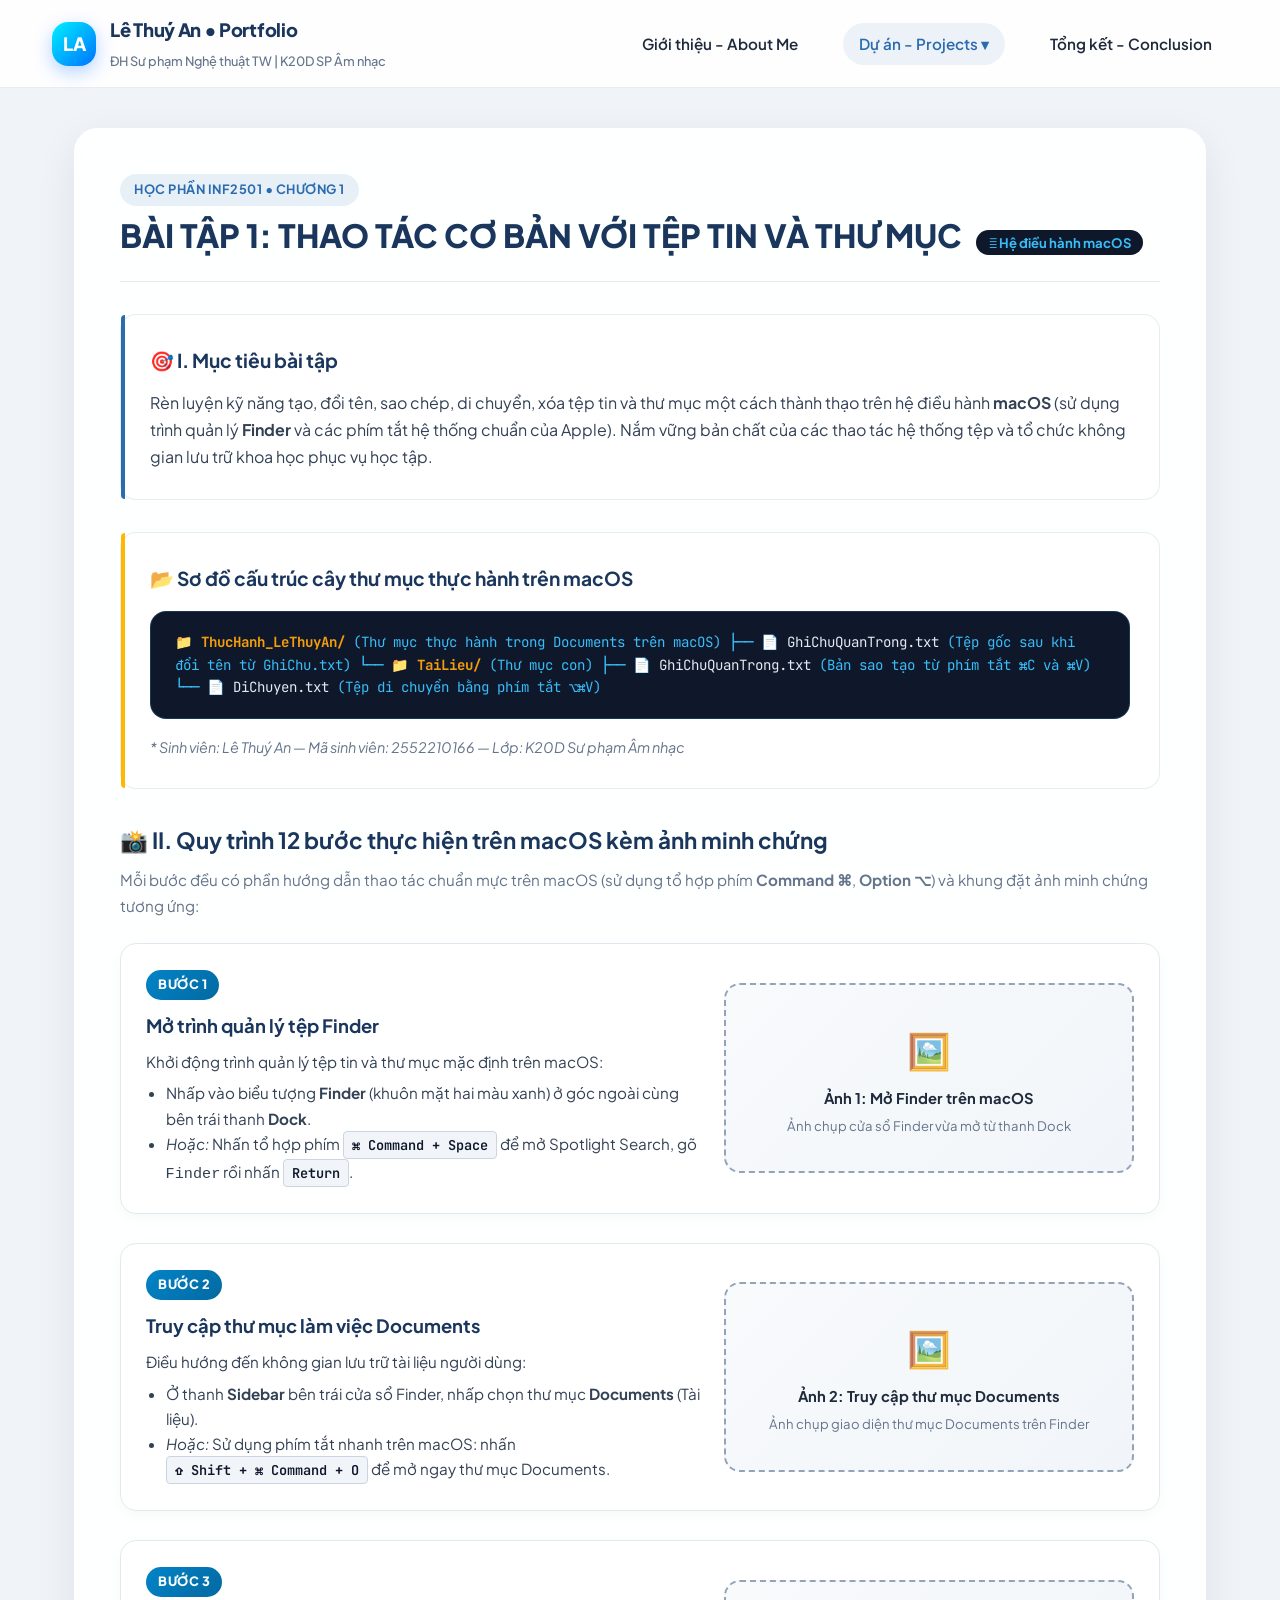
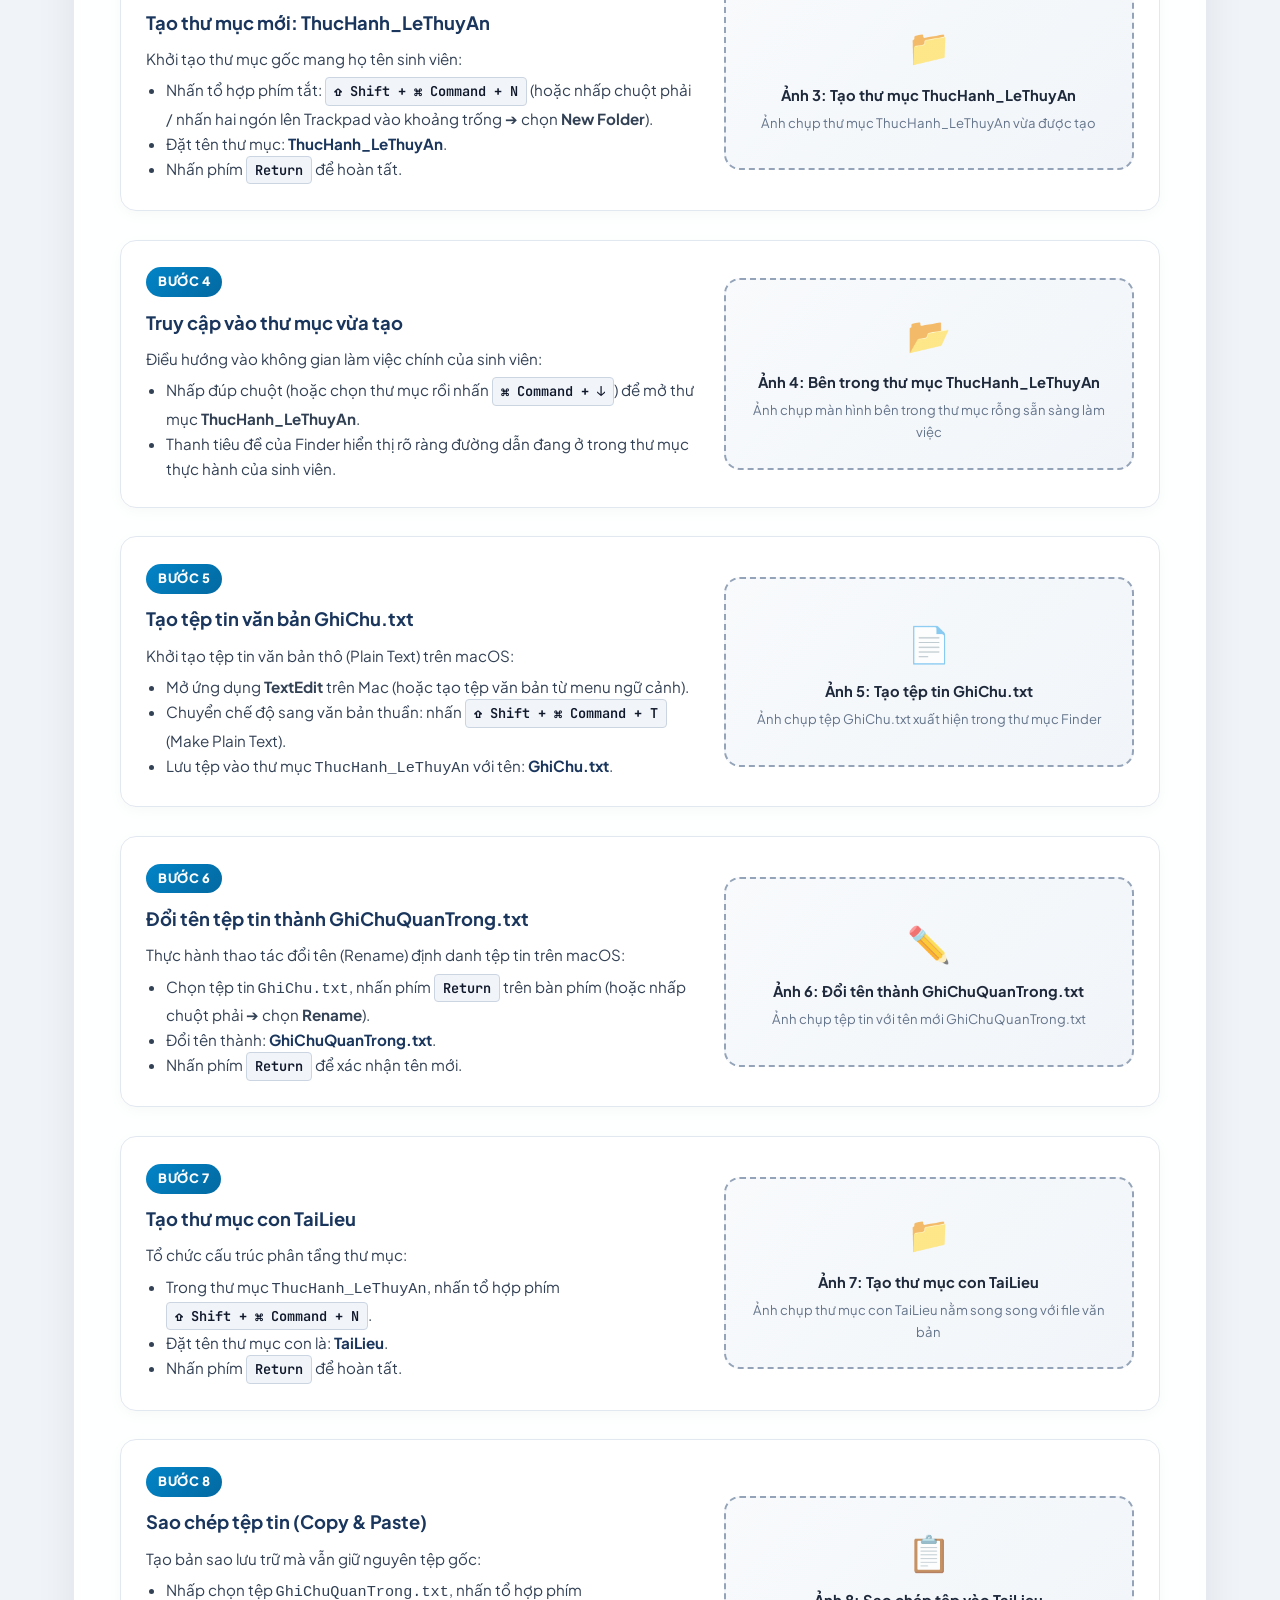
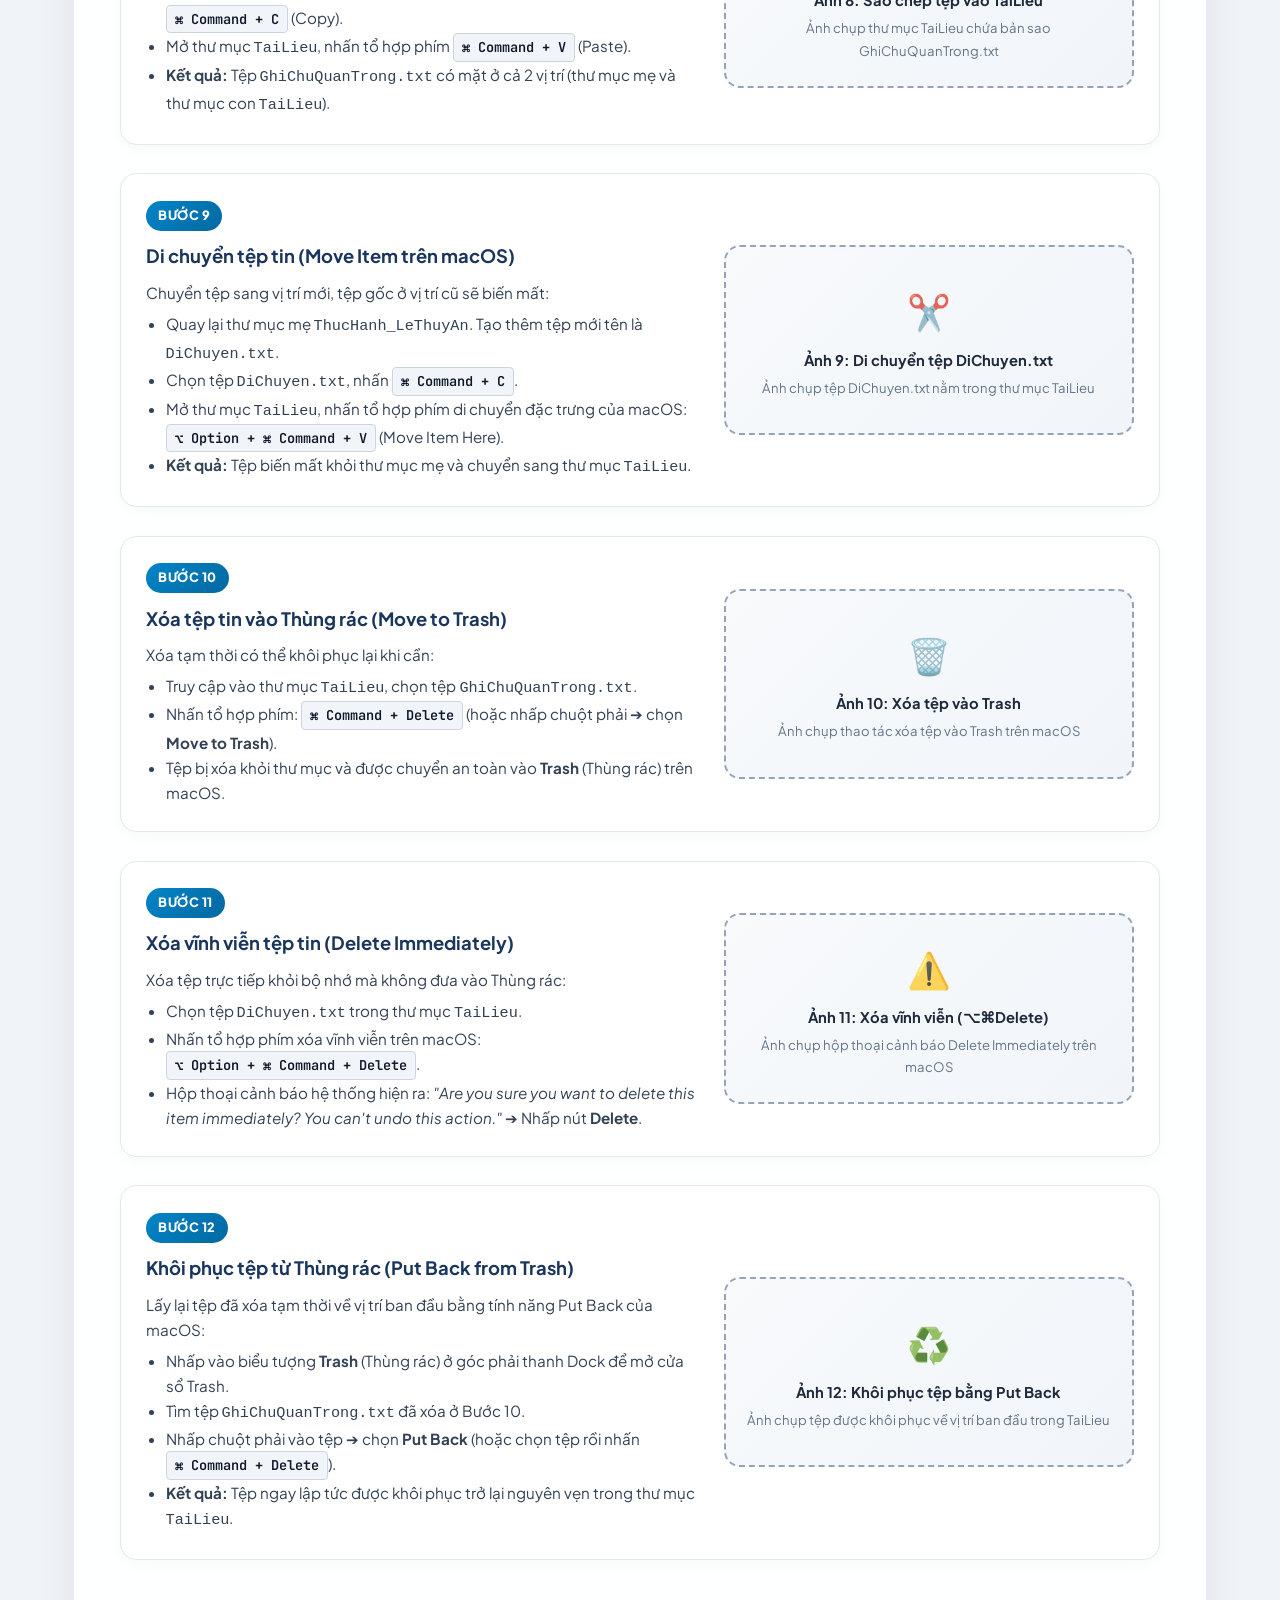
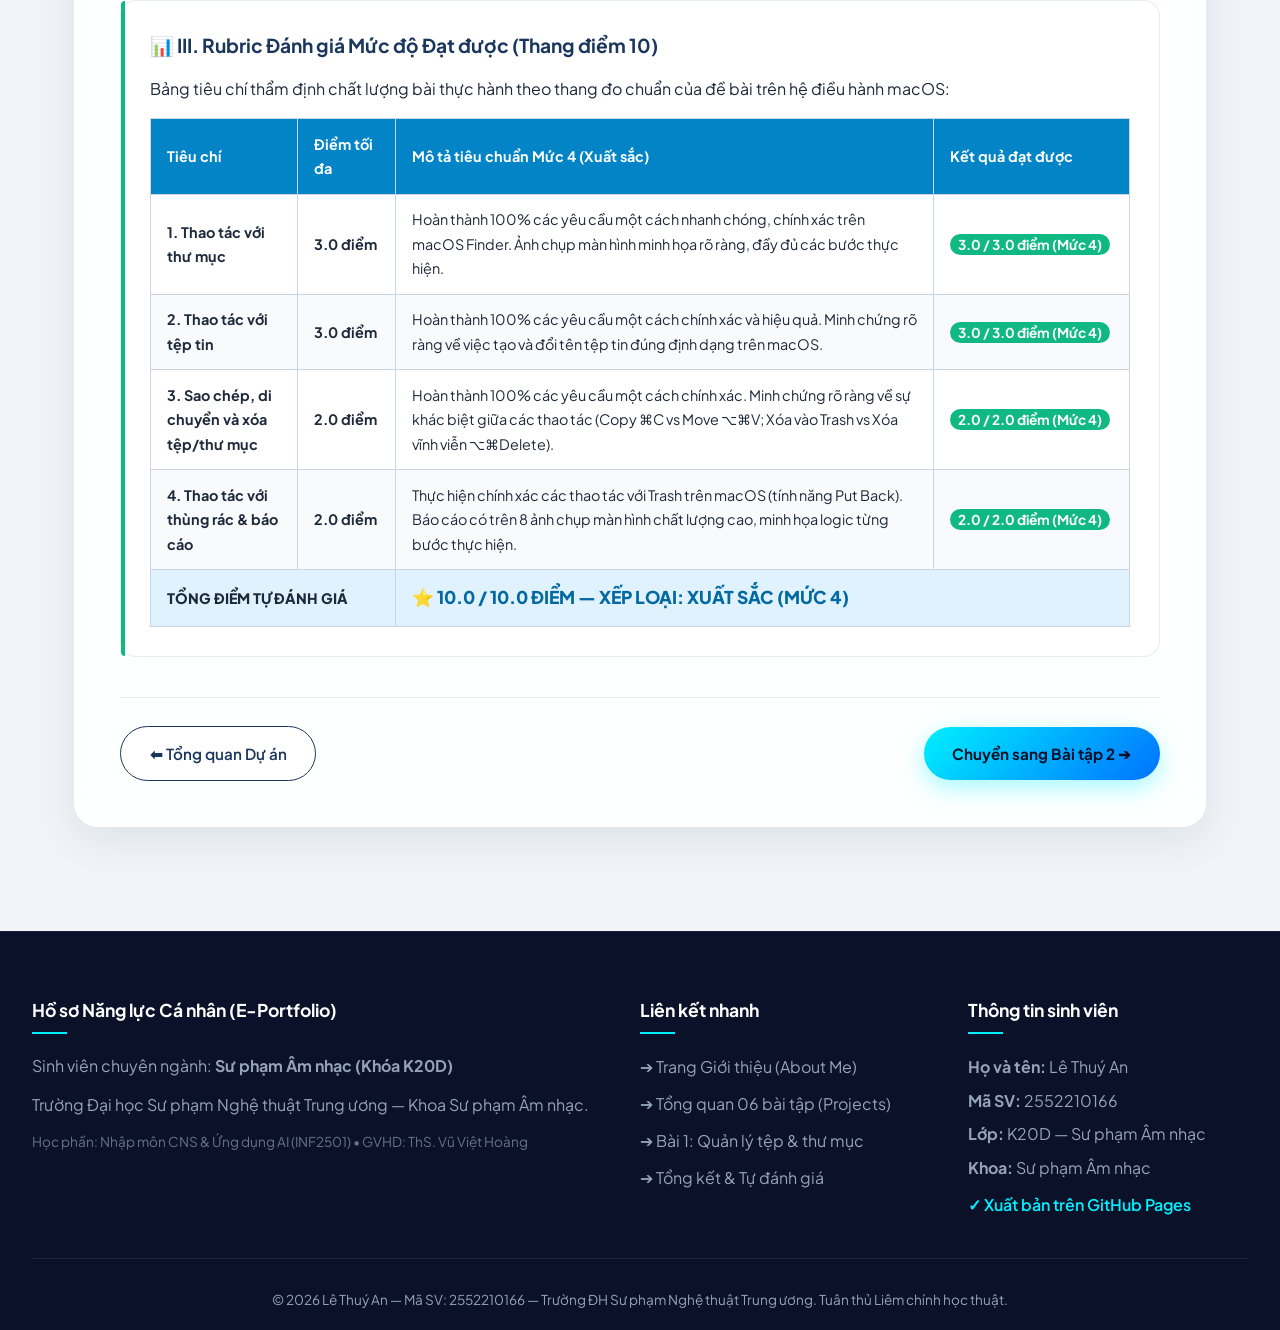
==== commit 23b98269: "Tailor Bai tap 1 exclusively for macOS Finder, shortcuts, and Trash operations" ====
--- a/bai-tap-1.html
+++ b/bai-tap-1.html
@@ -3,13 +3,13 @@
 <head>
   <meta charset="UTF-8">
   <meta name="viewport" content="width=device-width, initial-scale=1.0">
-  <title>Bài tập 1: Thao tác tệp & Thư mục | Lê Thuý An - Sư phạm Âm nhạc</title>
+  <title>Bài tập 1: Thao tác tệp & Thư mục trên macOS | Lê Thuý An - Sư phạm Âm nhạc</title>
   <link rel="stylesheet" href="css/style.css">
   <link rel="preconnect" href="https://fonts.googleapis.com">
   <link rel="preconnect" href="https://fonts.gstatic.com" crossorigin>
   <link href="https://fonts.googleapis.com/css2?family=Plus+Jakarta+Sans:wght@400;500;600;700;800&family=Playfair+Display:ital,wght@0,600;0,700;1,400&family=JetBrains+Mono:wght@400;500;600&display=swap" rel="stylesheet">
   <style>
-    /* Styling for Step-by-Step Layout with Placeholder Images */
+    /* Styling for Step-by-Step Layout on macOS */
     .step-grid {
       display: flex;
       flex-direction: column;
@@ -66,7 +66,7 @@
       background: #f1f5f9;
       color: #0f172a;
       border: 1px solid #cbd5e1;
-      padding: 1px 7px;
+      padding: 2px 8px;
       border-radius: 4px;
       font-family: 'JetBrains Mono', monospace;
       font-size: 0.85rem;
@@ -141,6 +141,18 @@
       border-radius: 12px;
       font-weight: 700;
       font-size: 0.85rem;
+    }
+    .mac-badge {
+      display: inline-flex;
+      align-items: center;
+      gap: 6px;
+      background: #0f172a;
+      color: #38bdf8;
+      font-size: 0.82rem;
+      font-weight: 700;
+      padding: 0.25rem 0.8rem;
+      border-radius: var(--radius-full);
+      margin-left: 8px;
     }
     @media (max-width: 850px) {
       .step-card {
@@ -187,39 +199,42 @@
     <div class="glass-panel reveal">
       <div class="page-header-box">
         <span class="badge-tag">Học phần INF2501 • Chương 1</span>
-        <h2 class="page-heading">BÀI TẬP 1: THAO TÁC CƠ BẢN VỚI TỆP TIN VÀ THƯ MỤC</h2>
+        <h2 class="page-heading">
+          BÀI TẬP 1: THAO TÁC CƠ BẢN VỚI TỆP TIN VÀ THƯ MỤC
+          <span class="mac-badge"> Hệ điều hành macOS</span>
+        </h2>
       </div>
 
       <!-- I. MỤC TIÊU BÀI TẬP -->
       <div class="feature-box goal" style="margin-bottom: 2rem;">
         <h3>🎯 I. Mục tiêu bài tập</h3>
         <p style="line-height: 1.7; color: #334155;">
-          Rèn luyện kỹ năng tạo, đổi tên, sao chép, di chuyển, xóa tệp tin và thư mục một cách thành thạo trên hệ điều hành máy tính (hệ điều hành Windows hoặc điều chỉnh trên macOS). Nắm vững bản chất của các thao tác hệ thống tệp và tổ chức không gian lưu trữ khoa học phục vụ học tập.
+          Rèn luyện kỹ năng tạo, đổi tên, sao chép, di chuyển, xóa tệp tin và thư mục một cách thành thạo trên hệ điều hành <strong>macOS</strong> (sử dụng trình quản lý <strong>Finder</strong> và các phím tắt hệ thống chuẩn của Apple). Nắm vững bản chất của các thao tác hệ thống tệp và tổ chức không gian lưu trữ khoa học phục vụ học tập.
         </p>
       </div>
 
       <!-- SƠ ĐỒ CẤU TRÚC THỰC HIỆN -->
       <div class="feature-box process" style="margin-bottom: 2rem;">
-        <h3>📂 Sơ đồ cấu trúc cây thư mục yêu cầu</h3>
+        <h3>📂 Sơ đồ cấu trúc cây thư mục thực hành trên macOS</h3>
         <div class="tree-box">
-📁 <span class="folder">ThucHanh_LeThuyAn/</span> (Thư mục thực hành của sinh viên)
+📁 <span class="folder">ThucHanh_LeThuyAn/</span> (Thư mục thực hành trong Documents trên macOS)
 ├── 📄 <span class="file">GhiChuQuanTrong.txt</span> (Tệp gốc sau khi đổi tên từ GhiChu.txt)
 └── 📁 <span class="folder">TaiLieu/</span> (Thư mục con)
-    ├── 📄 <span class="file">GhiChuQuanTrong.txt</span> (Bản sao tạo từ thao tác Copy & Paste)
-    └── 📄 <span class="file">DiChuyen.txt</span> (Tệp chuyển sang từ thao tác Cut & Paste)
+    ├── 📄 <span class="file">GhiChuQuanTrong.txt</span> (Bản sao tạo từ phím tắt ⌘C và ⌘V)
+    └── 📄 <span class="file">DiChuyen.txt</span> (Tệp di chuyển bằng phím tắt ⌥⌘V)
         </div>
         <p style="font-size: 0.9rem; color: #64748b; margin-top: 0.5rem;">
           <em>* Sinh viên: Lê Thuý An — Mã sinh viên: 2552210166 — Lớp: K20D Sư phạm Âm nhạc</em>
         </p>
       </div>
 
-      <!-- II. CÁC BƯỚC HƯỚNG DẪN THỰC HIỆN & KHUNG MINH CHỨNG ẢNH -->
+      <!-- II. CÁC BƯỚC HƯỚNG DẪN THỰC HIỆN TRÊN MACOS & KHUNG MINH CHỨNG ẢNH -->
       <div style="margin-bottom: 2.5rem;">
         <h3 style="color: var(--primary); font-size: 1.4rem; margin-bottom: 0.5rem;">
-          📸 II. Quy trình 12 bước thực hiện chi tiết kèm ảnh minh chứng
+          📸 II. Quy trình 12 bước thực hiện trên macOS kèm ảnh minh chứng
         </h3>
         <p style="color: #64748b; font-size: 0.95rem; margin-bottom: 1.5rem;">
-          Mỗi bước đều có phần hướng dẫn thao tác chi tiết (cung cấp cả phím tắt Windows & macOS) và khung đặt ảnh minh chứng tương ứng:
+          Mỗi bước đều có phần hướng dẫn thao tác chuẩn mực trên macOS (sử dụng tổ hợp phím <strong>Command ⌘</strong>, <strong>Option ⌥</strong>) và khung đặt ảnh minh chứng tương ứng:
         </p>
 
         <div class="step-grid">
@@ -228,19 +243,19 @@
           <div class="step-card">
             <div class="step-info">
               <span class="step-badge">Bước 1</span>
-              <h4 class="step-title">Mở trình quản lý tệp (File Explorer / Finder)</h4>
-              <div class="step-desc">
-                <p>Khởi động công cụ quản lý tệp trên hệ điều hành để bắt đầu làm việc:</p>
-                <ul>
-                  <li><strong>Trên Windows:</strong> Nhấn tổ hợp phím <span class="shortcut-pill">Windows + E</span> hoặc nhấp vào biểu tượng thư mục màu vàng trên thanh Taskbar.</li>
-                  <li><strong>Trên macOS:</strong> Nhấp vào biểu tượng <strong>Finder</strong> trên thanh Dock (hoặc nhấn <span class="shortcut-pill">Cmd + Space</span>, gõ "Finder").</li>
+              <h4 class="step-title">Mở trình quản lý tệp Finder</h4>
+              <div class="step-desc">
+                <p>Khởi động trình quản lý tệp tin và thư mục mặc định trên macOS:</p>
+                <ul>
+                  <li>Nhấp vào biểu tượng <strong>Finder</strong> (khuôn mặt hai màu xanh) ở góc ngoài cùng bên trái thanh <strong>Dock</strong>.</li>
+                  <li><em>Hoặc:</em> Nhấn tổ hợp phím <span class="shortcut-pill">⌘ Command + Space</span> để mở Spotlight Search, gõ <code>Finder</code> rồi nhấn <span class="shortcut-pill">Return</span>.</li>
                 </ul>
               </div>
             </div>
             <div class="img-placeholder-card">
               <div class="icon">🖼️</div>
-              <div class="label">Ảnh 1: Mở File Explorer / Finder</div>
-              <div class="subtext">Ảnh chụp màn hình giao diện File Explorer hoặc Finder</div>
+              <div class="label">Ảnh 1: Mở Finder trên macOS</div>
+              <div class="subtext">Ảnh chụp cửa sổ Finder vừa mở từ thanh Dock</div>
             </div>
           </div>
 
@@ -248,19 +263,19 @@
           <div class="step-card">
             <div class="step-info">
               <span class="step-badge">Bước 2</span>
-              <h4 class="step-title">Truy cập ổ đĩa / thư mục làm việc</h4>
-              <div class="step-desc">
-                <p>Lựa chọn vị trí an toàn để thực hành quản trị dữ liệu:</p>
-                <ul>
-                  <li><strong>Trên Windows:</strong> Ở cột bên trái nhấp vào <em>This PC</em>, sau đó nhấp đúp vào ổ đĩa không phải hệ thống (ổ D: hoặc E:). Nếu máy chỉ có ổ C:, truy cập vào thư mục <strong>Documents</strong>.</li>
-                  <li><strong>Trên macOS:</strong> Ở thanh Sidebar bên trái, chọn thư mục <strong>Documents</strong> (Tài liệu).</li>
+              <h4 class="step-title">Truy cập thư mục làm việc Documents</h4>
+              <div class="step-desc">
+                <p>Điều hướng đến không gian lưu trữ tài liệu người dùng:</p>
+                <ul>
+                  <li>Ở thanh <strong>Sidebar</strong> bên trái cửa sổ Finder, nhấp chọn thư mục <strong>Documents</strong> (Tài liệu).</li>
+                  <li><em>Hoặc:</em> Sử dụng phím tắt nhanh trên macOS: nhấn <span class="shortcut-pill">⇧ Shift + ⌘ Command + O</span> để mở ngay thư mục Documents.</li>
                 </ul>
               </div>
             </div>
             <div class="img-placeholder-card">
               <div class="icon">🖼️</div>
               <div class="label">Ảnh 2: Truy cập thư mục Documents</div>
-              <div class="subtext">Ảnh chụp vị trí thư mục làm việc sẵn sàng tạo tệp</div>
+              <div class="subtext">Ảnh chụp giao diện thư mục Documents trên Finder</div>
             </div>
           </div>
 
@@ -272,9 +287,9 @@
               <div class="step-desc">
                 <p>Khởi tạo thư mục gốc mang họ tên sinh viên:</p>
                 <ul>
-                  <li>Nhấp chuột phải vào một khoảng trống ➔ chọn <strong>New</strong> ➔ <strong>Folder</strong> (hoặc nhấn <span class="shortcut-pill">Ctrl + Shift + N</span> trên Windows / <span class="shortcut-pill">Shift + Cmd + N</span> trên macOS).</li>
+                  <li>Nhấn tổ hợp phím tắt: <span class="shortcut-pill">⇧ Shift + ⌘ Command + N</span> (hoặc nhấp chuột phải / nhấn hai ngón lên Trackpad vào khoảng trống ➔ chọn <strong>New Folder</strong>).</li>
                   <li>Đặt tên thư mục: <strong style="color: var(--primary);">ThucHanh_LeThuyAn</strong>.</li>
-                  <li>Nhấn <span class="shortcut-pill">Enter</span> để hoàn tất.</li>
+                  <li>Nhấn phím <span class="shortcut-pill">Return</span> để hoàn tất.</li>
                 </ul>
               </div>
             </div>
@@ -293,8 +308,8 @@
               <div class="step-desc">
                 <p>Điều hướng vào không gian làm việc chính của sinh viên:</p>
                 <ul>
-                  <li>Nhấp đúp chuột trái vào thư mục <strong>ThucHanh_LeThuyAn</strong> để mở thư mục.</li>
-                  <li>Thanh địa chỉ (Breadcrumb) hiển thị rõ đường dẫn đang ở trong thư mục thực hành của sinh viên.</li>
+                  <li>Nhấp đúp chuột (hoặc chọn thư mục rồi nhấn <span class="shortcut-pill">⌘ Command + ↓</span>) để mở thư mục <strong>ThucHanh_LeThuyAn</strong>.</li>
+                  <li>Thanh tiêu đề của Finder hiển thị rõ ràng đường dẫn đang ở trong thư mục thực hành của sinh viên.</li>
                 </ul>
               </div>
             </div>
@@ -311,18 +326,18 @@
               <span class="step-badge">Bước 5</span>
               <h4 class="step-title">Tạo tệp tin văn bản GhiChu.txt</h4>
               <div class="step-desc">
-                <p>Khởi tạo tệp tin văn bản thô (Plain Text Document):</p>
-                <ul>
-                  <li>Nhấp chuột phải vào khoảng trống trong thư mục ➔ chọn <strong>New</strong> ➔ <strong>Text Document</strong> (hoặc tạo file text qua TextEdit/Terminal trên macOS).</li>
-                  <li>Đặt tên tệp là: <strong style="color: var(--primary);">GhiChu.txt</strong>.</li>
-                  <li>Nhấn <span class="shortcut-pill">Enter</span> để xác nhận.</li>
+                <p>Khởi tạo tệp tin văn bản thô (Plain Text) trên macOS:</p>
+                <ul>
+                  <li>Mở ứng dụng <strong>TextEdit</strong> trên Mac (hoặc tạo tệp văn bản từ menu ngữ cảnh).</li>
+                  <li>Chuyển chế độ sang văn bản thuần: nhấn <span class="shortcut-pill">⇧ Shift + ⌘ Command + T</span> (Make Plain Text).</li>
+                  <li>Lưu tệp vào thư mục <code>ThucHanh_LeThuyAn</code> với tên: <strong style="color: var(--primary);">GhiChu.txt</strong>.</li>
                 </ul>
               </div>
             </div>
             <div class="img-placeholder-card">
               <div class="icon">📄</div>
               <div class="label">Ảnh 5: Tạo tệp tin GhiChu.txt</div>
-              <div class="subtext">Ảnh chụp tệp GhiChu.txt xuất hiện trong thư mục</div>
+              <div class="subtext">Ảnh chụp tệp GhiChu.txt xuất hiện trong thư mục Finder</div>
             </div>
           </div>
 
@@ -332,11 +347,11 @@
               <span class="step-badge">Bước 6</span>
               <h4 class="step-title">Đổi tên tệp tin thành GhiChuQuanTrong.txt</h4>
               <div class="step-desc">
-                <p>Thực hành thao tác đổi tên (Rename) định danh tệp tin:</p>
-                <ul>
-                  <li>Nhấp chuột phải vào tệp <code>GhiChu.txt</code> ➔ chọn <strong>Rename</strong> (hoặc chọn tệp rồi nhấn phím <span class="shortcut-pill">F2</span> trên Windows / phím <span class="shortcut-pill">Enter</span> trên macOS).</li>
+                <p>Thực hành thao tác đổi tên (Rename) định danh tệp tin trên macOS:</p>
+                <ul>
+                  <li>Chọn tệp tin <code>GhiChu.txt</code>, nhấn phím <span class="shortcut-pill">Return</span> trên bàn phím (hoặc nhấp chuột phải ➔ chọn <strong>Rename</strong>).</li>
                   <li>Đổi tên thành: <strong style="color: var(--primary);">GhiChuQuanTrong.txt</strong>.</li>
-                  <li>Nhấn <span class="shortcut-pill">Enter</span> để hoàn tất.</li>
+                  <li>Nhấn phím <span class="shortcut-pill">Return</span> để xác nhận tên mới.</li>
                 </ul>
               </div>
             </div>
@@ -355,9 +370,9 @@
               <div class="step-desc">
                 <p>Tổ chức cấu trúc phân tầng thư mục:</p>
                 <ul>
-                  <li>Trong thư mục <code>ThucHanh_LeThuyAn</code>, nhấp chuột phải vào khoảng trống ➔ chọn <strong>New</strong> ➔ <strong>Folder</strong>.</li>
-                  <li>Đặt tên thư mục là: <strong style="color: var(--primary);">TaiLieu</strong>.</li>
-                  <li>Lúc này trong thư mục mẹ có 1 tệp văn bản và 1 thư mục con.</li>
+                  <li>Trong thư mục <code>ThucHanh_LeThuyAn</code>, nhấn tổ hợp phím <span class="shortcut-pill">⇧ Shift + ⌘ Command + N</span>.</li>
+                  <li>Đặt tên thư mục con là: <strong style="color: var(--primary);">TaiLieu</strong>.</li>
+                  <li>Nhấn phím <span class="shortcut-pill">Return</span> để hoàn tất.</li>
                 </ul>
               </div>
             </div>
@@ -376,8 +391,8 @@
               <div class="step-desc">
                 <p>Tạo bản sao lưu trữ mà vẫn giữ nguyên tệp gốc:</p>
                 <ul>
-                  <li>Nhấp chuột phải vào tệp <code>GhiChuQuanTrong.txt</code> ➔ chọn <strong>Copy</strong> (hoặc nhấn <span class="shortcut-pill">Ctrl + C</span> / <span class="shortcut-pill">Cmd + C</span>).</li>
-                  <li>Nhấp đúp mở thư mục <code>TaiLieu</code>, nhấp chuột phải vào khoảng trống ➔ chọn <strong>Paste</strong> (hoặc nhấn <span class="shortcut-pill">Ctrl + V</span> / <span class="shortcut-pill">Cmd + V</span>).</li>
+                  <li>Nhấp chọn tệp <code>GhiChuQuanTrong.txt</code>, nhấn tổ hợp phím <span class="shortcut-pill">⌘ Command + C</span> (Copy).</li>
+                  <li>Mở thư mục <code>TaiLieu</code>, nhấn tổ hợp phím <span class="shortcut-pill">⌘ Command + V</span> (Paste).</li>
                   <li><strong>Kết quả:</strong> Tệp <code>GhiChuQuanTrong.txt</code> có mặt ở cả 2 vị trí (thư mục mẹ và thư mục con <code>TaiLieu</code>).</li>
                 </ul>
               </div>
@@ -393,14 +408,14 @@
           <div class="step-card">
             <div class="step-info">
               <span class="step-badge">Bước 9</span>
-              <h4 class="step-title">Di chuyển tệp tin (Cut & Paste)</h4>
+              <h4 class="step-title">Di chuyển tệp tin (Move Item trên macOS)</h4>
               <div class="step-desc">
                 <p>Chuyển tệp sang vị trí mới, tệp gốc ở vị trí cũ sẽ biến mất:</p>
                 <ul>
                   <li>Quay lại thư mục mẹ <code>ThucHanh_LeThuyAn</code>. Tạo thêm tệp mới tên là <code>DiChuyen.txt</code>.</li>
-                  <li>Chuột phải vào <code>DiChuyen.txt</code> ➔ chọn <strong>Cut</strong> (hoặc nhấn <span class="shortcut-pill">Ctrl + X</span> / trên macOS nhấn <span class="shortcut-pill">Cmd + C</span> rồi sang nơi mới ấn <span class="shortcut-pill">Option + Cmd + V</span>).</li>
-                  <li>Mở thư mục <code>TaiLieu</code> ➔ chọn <strong>Paste</strong>.</li>
-                  <li><strong>Kết quả:</strong> Tệp biến mất hoàn toàn khỏi thư mục mẹ và chuyển sang thư mục <code>TaiLieu</code>.</li>
+                  <li>Chọn tệp <code>DiChuyen.txt</code>, nhấn <span class="shortcut-pill">⌘ Command + C</span>.</li>
+                  <li>Mở thư mục <code>TaiLieu</code>, nhấn tổ hợp phím di chuyển đặc trưng của macOS: <span class="shortcut-pill">⌥ Option + ⌘ Command + V</span> (Move Item Here).</li>
+                  <li><strong>Kết quả:</strong> Tệp biến mất khỏi thư mục mẹ và chuyển sang thư mục <code>TaiLieu</code>.</li>
                 </ul>
               </div>
             </div>
@@ -415,19 +430,20 @@
           <div class="step-card">
             <div class="step-info">
               <span class="step-badge">Bước 10</span>
-              <h4 class="step-title">Xóa tệp tin vào Thùng rác (Recycle Bin / Trash)</h4>
+              <h4 class="step-title">Xóa tệp tin vào Thùng rác (Move to Trash)</h4>
               <div class="step-desc">
                 <p>Xóa tạm thời có thể khôi phục lại khi cần:</p>
                 <ul>
-                  <li>Truy cập vào thư mục <code>TaiLieu</code>, nhấp chuột phải vào tệp <code>GhiChuQuanTrong.txt</code> ➔ chọn <strong>Delete</strong> (hoặc nhấn phím <span class="shortcut-pill">Delete</span> / <span class="shortcut-pill">Cmd + Delete</span> trên macOS).</li>
-                  <li>Tệp bị xóa khỏi thư mục và được chuyển an toàn vào Thùng rác (Recycle Bin / Trash).</li>
+                  <li>Truy cập vào thư mục <code>TaiLieu</code>, chọn tệp <code>GhiChuQuanTrong.txt</code>.</li>
+                  <li>Nhấn tổ hợp phím: <span class="shortcut-pill">⌘ Command + Delete</span> (hoặc nhấp chuột phải ➔ chọn <strong>Move to Trash</strong>).</li>
+                  <li>Tệp bị xóa khỏi thư mục và được chuyển an toàn vào <strong>Trash</strong> (Thùng rác) trên macOS.</li>
                 </ul>
               </div>
             </div>
             <div class="img-placeholder-card">
               <div class="icon">🗑️</div>
-              <div class="label">Ảnh 10: Xóa tệp vào Thùng rác</div>
-              <div class="subtext">Ảnh chụp thao tác xóa tệp vào Recycle Bin / Trash</div>
+              <div class="label">Ảnh 10: Xóa tệp vào Trash</div>
+              <div class="subtext">Ảnh chụp thao tác xóa tệp vào Trash trên macOS</div>
             </div>
           </div>
 
@@ -435,20 +451,20 @@
           <div class="step-card">
             <div class="step-info">
               <span class="step-badge">Bước 11</span>
-              <h4 class="step-title">Xóa vĩnh viễn tệp tin (Permanent Delete)</h4>
+              <h4 class="step-title">Xóa vĩnh viễn tệp tin (Delete Immediately)</h4>
               <div class="step-desc">
                 <p>Xóa tệp trực tiếp khỏi bộ nhớ mà không đưa vào Thùng rác:</p>
                 <ul>
                   <li>Chọn tệp <code>DiChuyen.txt</code> trong thư mục <code>TaiLieu</code>.</li>
-                  <li>Nhấn giữ phím <span class="shortcut-pill">Shift</span> và nhấn phím <span class="shortcut-pill">Delete</span> (trên macOS: nhấn <span class="shortcut-pill">Option + Cmd + Delete</span>).</li>
-                  <li>Hộp thoại cảnh báo xác nhận xóa vĩnh viễn hiện lên ➔ Nhấn <strong>Yes / Delete</strong>. Tệp không nằm trong Thùng rác.</li>
+                  <li>Nhấn tổ hợp phím xóa vĩnh viễn trên macOS: <span class="shortcut-pill">⌥ Option + ⌘ Command + Delete</span>.</li>
+                  <li>Hộp thoại cảnh báo hệ thống hiện ra: <em>"Are you sure you want to delete this item immediately? You can't undo this action."</em> ➔ Nhấp nút <strong>Delete</strong>.</li>
                 </ul>
               </div>
             </div>
             <div class="img-placeholder-card">
               <div class="icon">⚠️</div>
-              <div class="label">Ảnh 11: Xóa vĩnh viễn (Shift + Delete)</div>
-              <div class="subtext">Ảnh chụp hộp thoại xác nhận xóa vĩnh viễn tệp</div>
+              <div class="label">Ảnh 11: Xóa vĩnh viễn (⌥⌘Delete)</div>
+              <div class="subtext">Ảnh chụp hộp thoại cảnh báo Delete Immediately trên macOS</div>
             </div>
           </div>
 
@@ -456,21 +472,21 @@
           <div class="step-card">
             <div class="step-info">
               <span class="step-badge">Bước 12</span>
-              <h4 class="step-title">Khôi phục tệp từ Thùng rác (Restore)</h4>
-              <div class="step-desc">
-                <p>Lấy lại tệp đã xóa tạm thời về vị trí ban đầu:</p>
-                <ul>
-                  <li>Mở <strong>Recycle Bin</strong> (trên Desktop Windows) hoặc <strong>Trash</strong> (trên Dock macOS).</li>
+              <h4 class="step-title">Khôi phục tệp từ Thùng rác (Put Back from Trash)</h4>
+              <div class="step-desc">
+                <p>Lấy lại tệp đã xóa tạm thời về vị trí ban đầu bằng tính năng Put Back của macOS:</p>
+                <ul>
+                  <li>Nhấp vào biểu tượng <strong>Trash</strong> (Thùng rác) ở góc phải thanh Dock để mở cửa sổ Trash.</li>
                   <li>Tìm tệp <code>GhiChuQuanTrong.txt</code> đã xóa ở Bước 10.</li>
-                  <li>Nhấp chuột phải vào tệp ➔ chọn <strong>Restore</strong> (trên macOS: chọn <em>Put Back</em>).</li>
+                  <li>Nhấp chuột phải vào tệp ➔ chọn <strong>Put Back</strong> (hoặc chọn tệp rồi nhấn <span class="shortcut-pill">⌘ Command + Delete</span>).</li>
                   <li><strong>Kết quả:</strong> Tệp ngay lập tức được khôi phục trở lại nguyên vẹn trong thư mục <code>TaiLieu</code>.</li>
                 </ul>
               </div>
             </div>
             <div class="img-placeholder-card">
               <div class="icon">♻️</div>
-              <div class="label">Ảnh 12: Khôi phục tệp từ Thùng rác</div>
-              <div class="subtext">Ảnh chụp tệp được khôi phục về vị trí ban đầu</div>
+              <div class="label">Ảnh 12: Khôi phục tệp bằng Put Back</div>
+              <div class="subtext">Ảnh chụp tệp được khôi phục về vị trí ban đầu trong TaiLieu</div>
             </div>
           </div>
 
@@ -480,7 +496,7 @@
       <!-- III. RUBRIC ĐÁNH GIÁ (THEO ĐỀ BÀI) -->
       <div class="feature-box product">
         <h3>📊 III. Rubric Đánh giá Mức độ Đạt được (Thang điểm 10)</h3>
-        <p>Bảng tiêu chí thẩm định chất lượng bài thực hành theo thang đo chuẩn của đề bài:</p>
+        <p>Bảng tiêu chí thẩm định chất lượng bài thực hành theo thang đo chuẩn của đề bài trên hệ điều hành macOS:</p>
 
         <div style="overflow-x: auto;">
           <table class="rubric-table">
@@ -496,25 +512,25 @@
               <tr>
                 <td><strong>1. Thao tác với thư mục</strong></td>
                 <td><strong>3.0 điểm</strong></td>
-                <td>Hoàn thành 100% các yêu cầu một cách nhanh chóng, chính xác. Ảnh chụp màn hình minh họa rõ ràng, đầy đủ các bước thực hiện.</td>
+                <td>Hoàn thành 100% các yêu cầu một cách nhanh chóng, chính xác trên macOS Finder. Ảnh chụp màn hình minh họa rõ ràng, đầy đủ các bước thực hiện.</td>
                 <td><span class="badge-score">3.0 / 3.0 điểm (Mức 4)</span></td>
               </tr>
               <tr>
                 <td><strong>2. Thao tác với tệp tin</strong></td>
                 <td><strong>3.0 điểm</strong></td>
-                <td>Hoàn thành 100% các yêu cầu một cách chính xác và hiệu quả. Minh chứng rõ ràng về việc tạo và đổi tên tệp tin đúng định dạng.</td>
+                <td>Hoàn thành 100% các yêu cầu một cách chính xác và hiệu quả. Minh chứng rõ ràng về việc tạo và đổi tên tệp tin đúng định dạng trên macOS.</td>
                 <td><span class="badge-score">3.0 / 3.0 điểm (Mức 4)</span></td>
               </tr>
               <tr>
                 <td><strong>3. Sao chép, di chuyển và xóa tệp/thư mục</strong></td>
                 <td><strong>2.0 điểm</strong></td>
-                <td>Hoàn thành 100% các yêu cầu một cách chính xác. Minh chứng rõ ràng về sự khác biệt giữa các thao tác (Copy vs Cut; Xóa thường vs Xóa vĩnh viễn).</td>
+                <td>Hoàn thành 100% các yêu cầu một cách chính xác. Minh chứng rõ ràng về sự khác biệt giữa các thao tác (Copy ⌘C vs Move ⌥⌘V; Xóa vào Trash vs Xóa vĩnh viễn ⌥⌘Delete).</td>
                 <td><span class="badge-score">2.0 / 2.0 điểm (Mức 4)</span></td>
               </tr>
               <tr>
                 <td><strong>4. Thao tác với thùng rác & báo cáo</strong></td>
                 <td><strong>2.0 điểm</strong></td>
-                <td>Thực hiện chính xác các thao tác Thùng rác (Restore). Báo cáo có trên 8 ảnh chụp màn hình chất lượng cao, minh họa logic từng bước thực hiện.</td>
+                <td>Thực hiện chính xác các thao tác với Trash trên macOS (tính năng Put Back). Báo cáo có trên 8 ảnh chụp màn hình chất lượng cao, minh họa logic từng bước thực hiện.</td>
                 <td><span class="badge-score">2.0 / 2.0 điểm (Mức 4)</span></td>
               </tr>
               <tr style="background: #e0f2fe; font-weight: 800;">
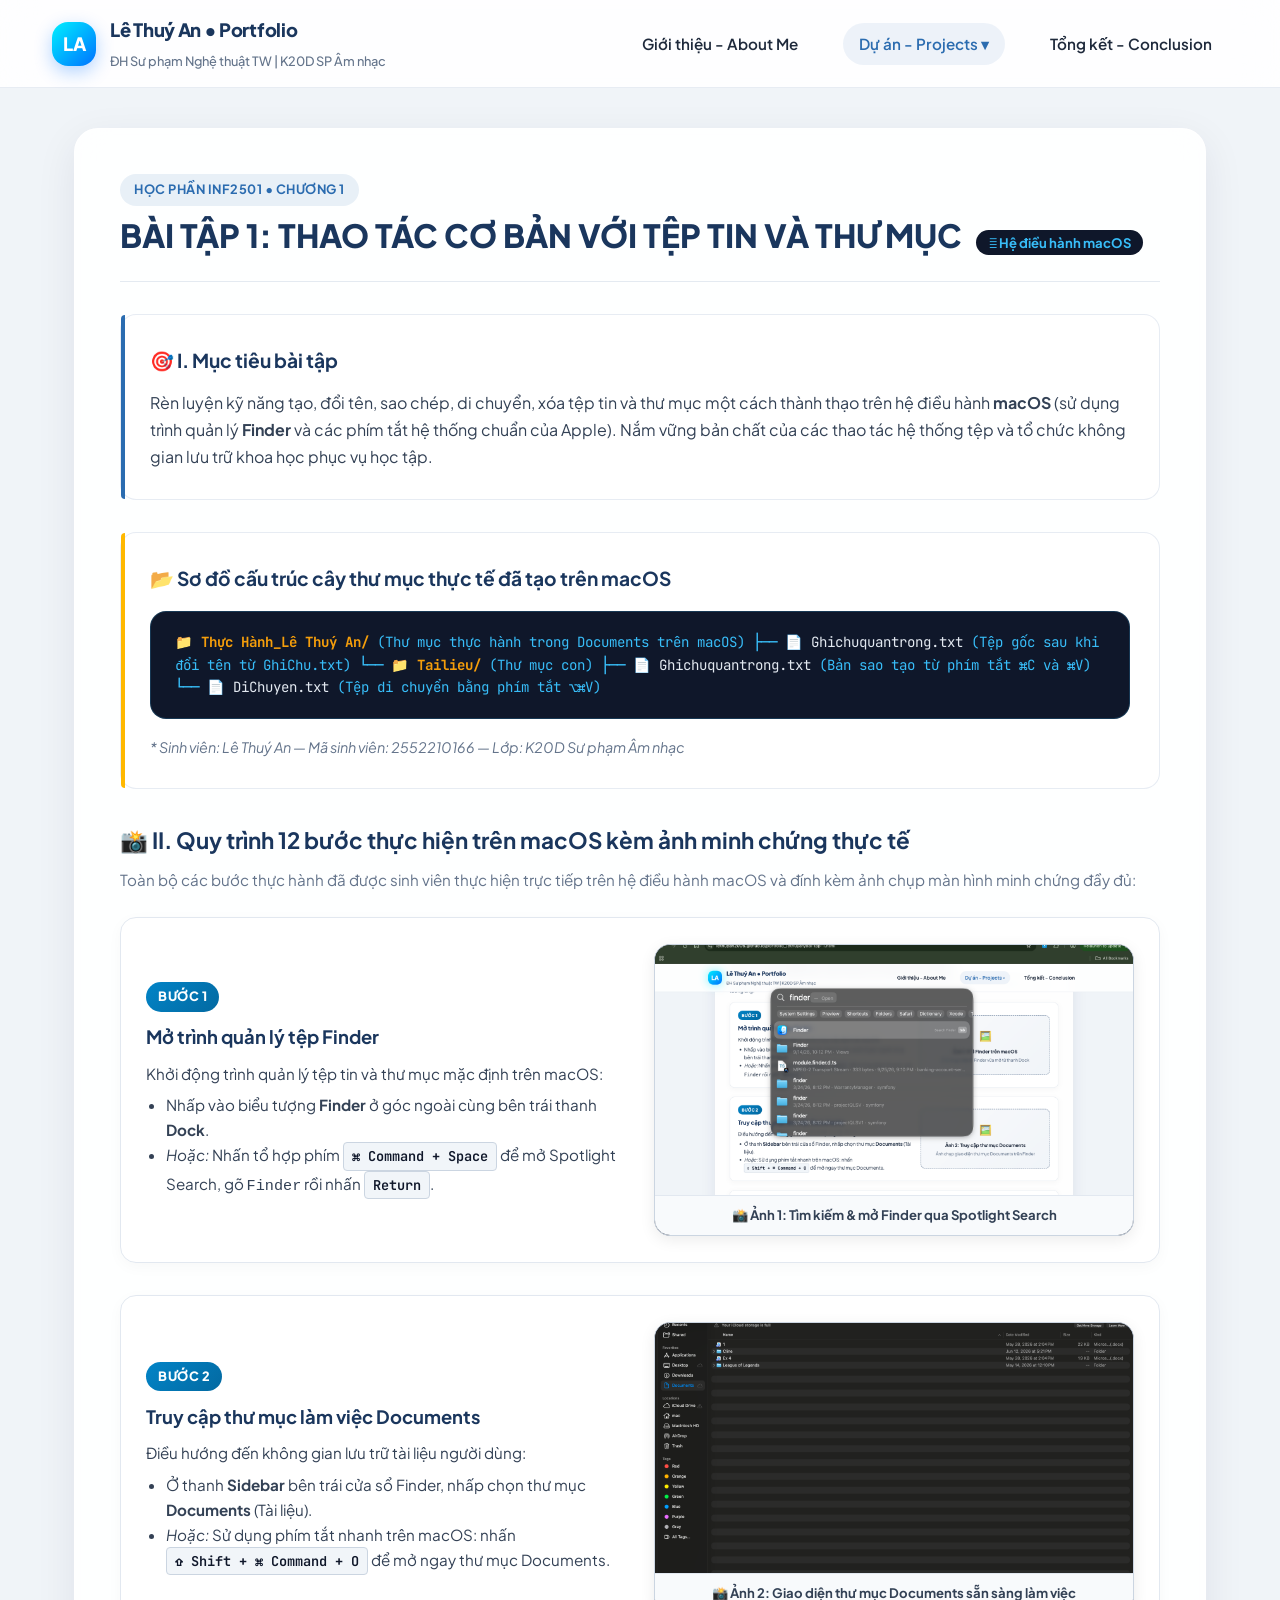
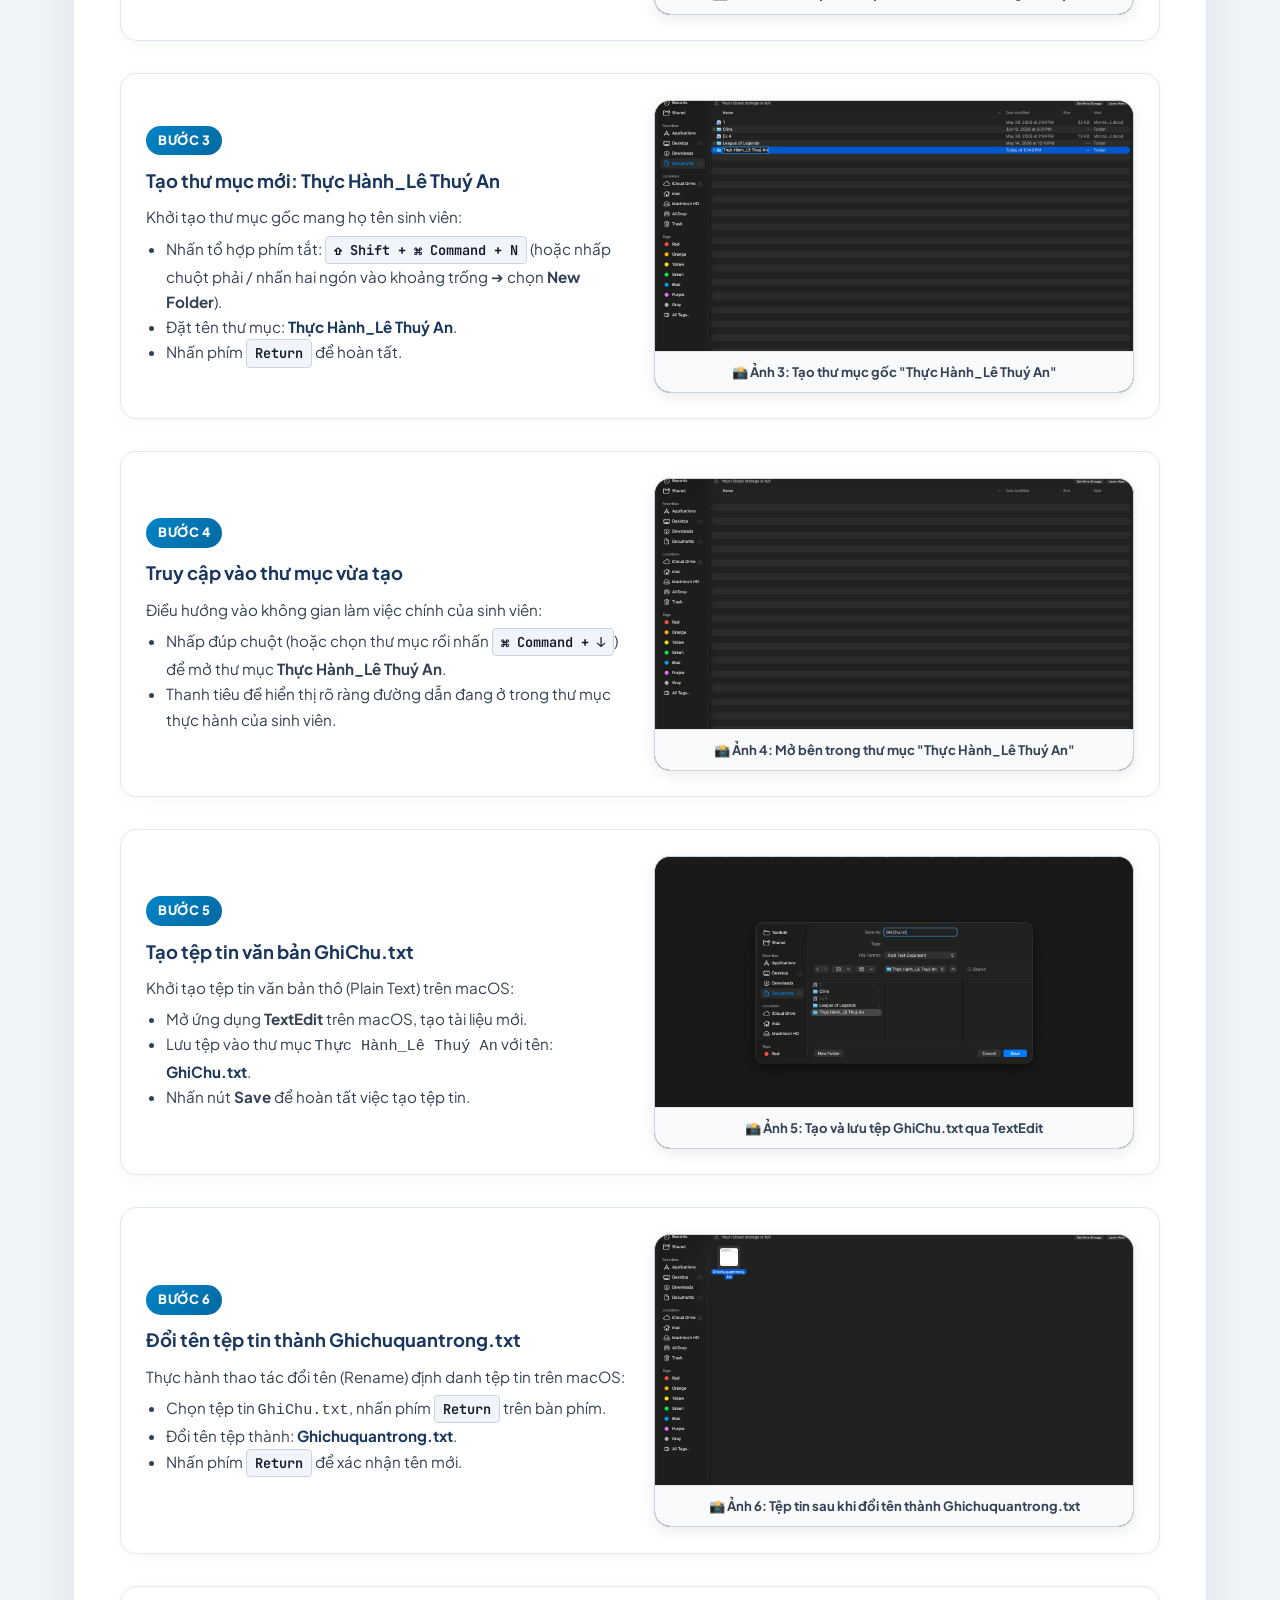
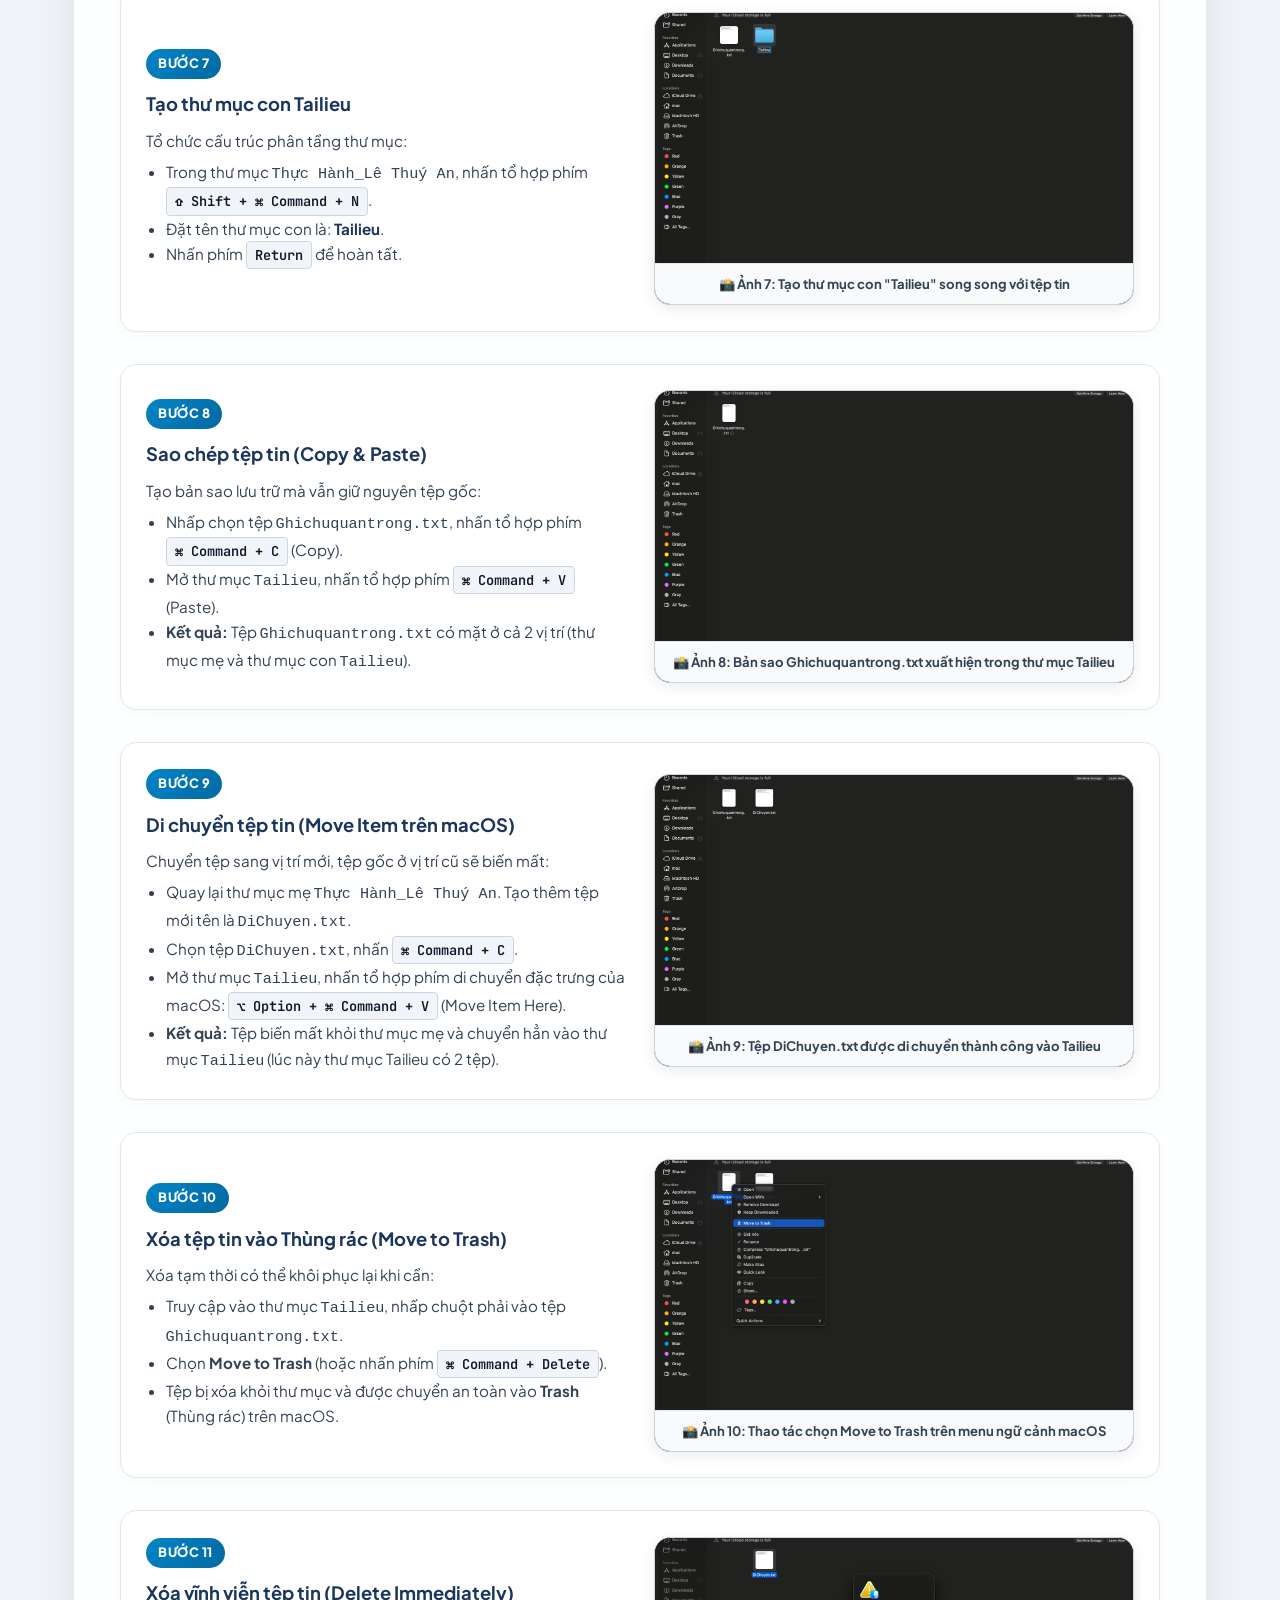
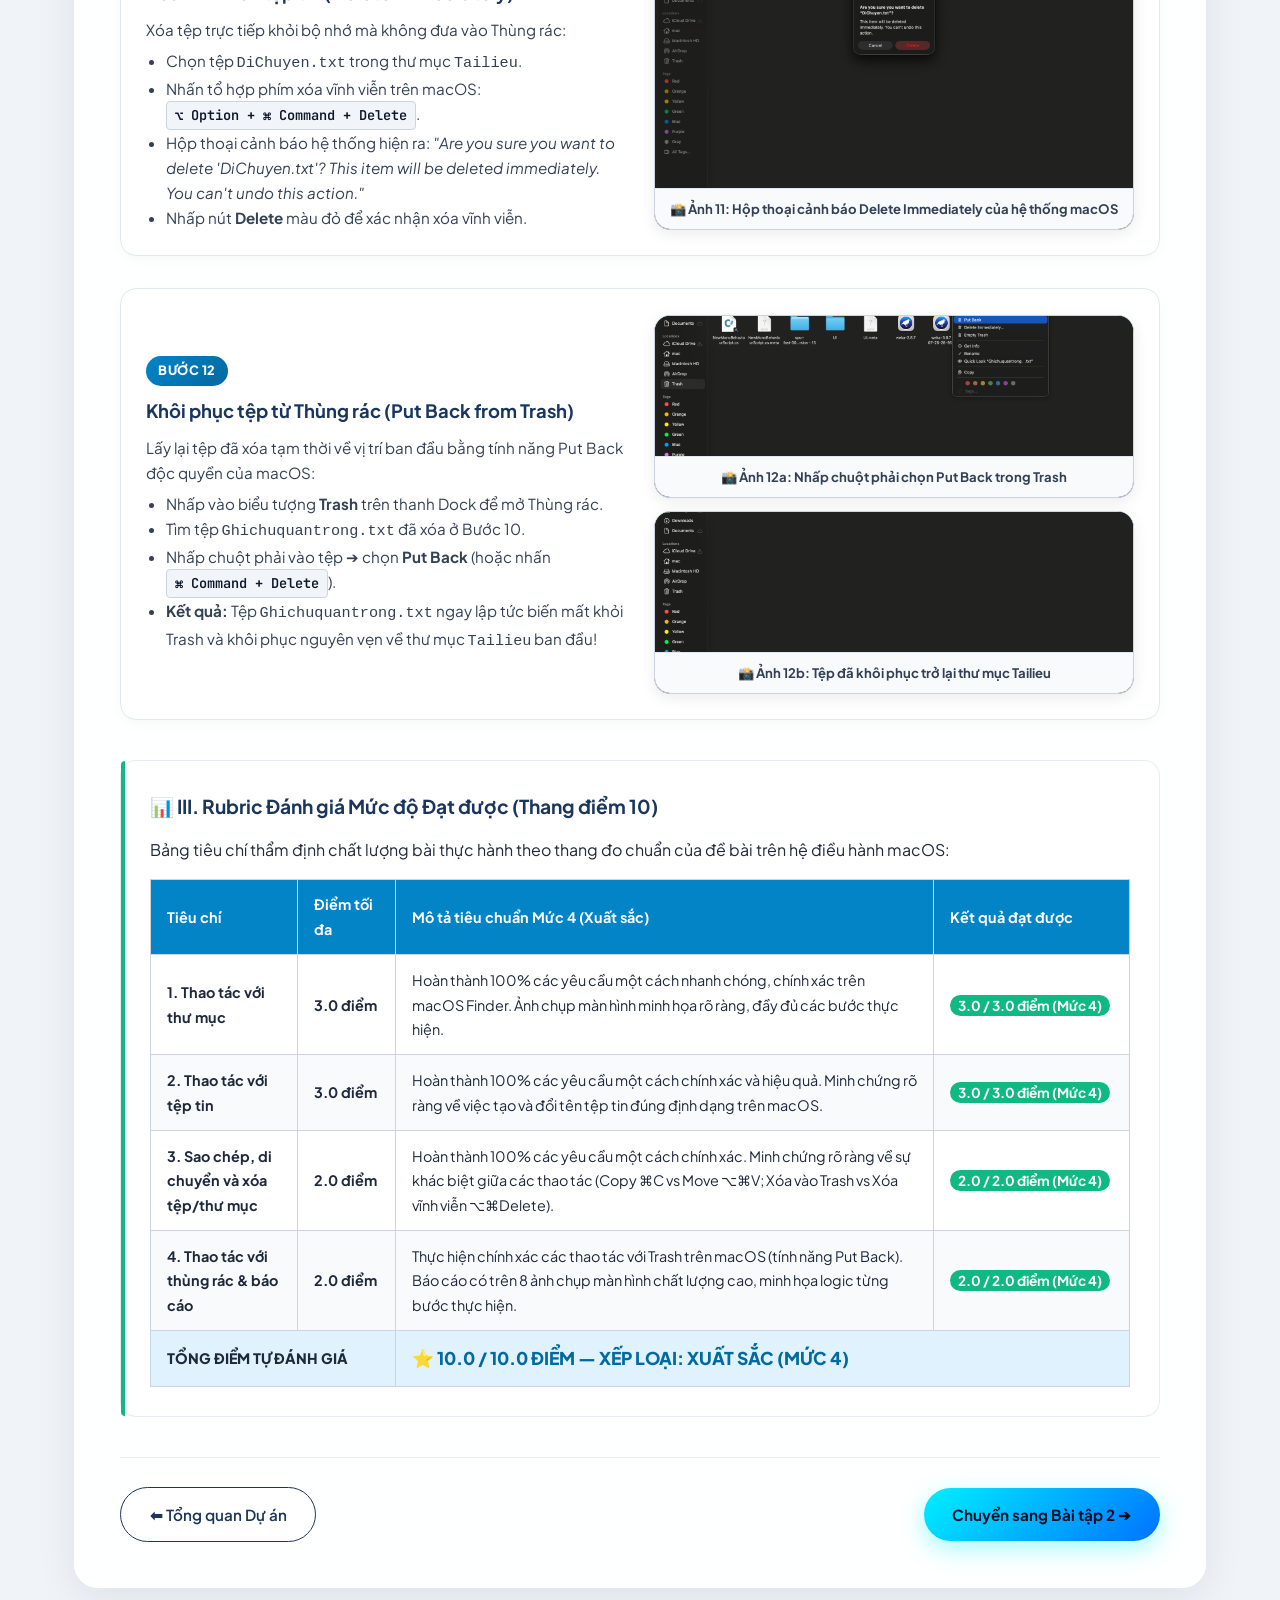
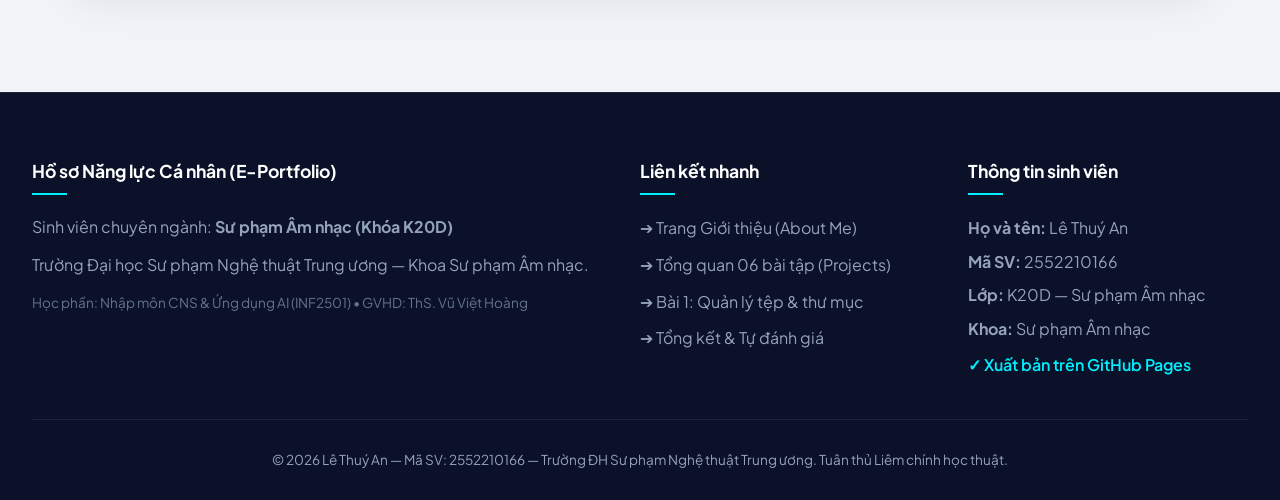
==== commit 8223ad57: "Embed all 13 official practice screenshots into Bai tap 1 with high resolution preview" ====
--- a/bai-tap-1.html
+++ b/bai-tap-1.html
@@ -13,13 +13,13 @@
     .step-grid {
       display: flex;
       flex-direction: column;
-      gap: 1.8rem;
+      gap: 2rem;
       margin: 1.5rem 0;
     }
     .step-card {
       display: grid;
-      grid-template-columns: 1.15fr 0.85fr;
-      gap: 1.5rem;
+      grid-template-columns: 1fr 1fr;
+      gap: 1.8rem;
       background: #ffffff;
       border: 1px solid #e2e8f0;
       border-radius: var(--radius-md);
@@ -72,35 +72,47 @@
       font-size: 0.85rem;
       font-weight: 600;
     }
-    /* Image Placeholder box */
-    .img-placeholder-card {
-      background: linear-gradient(135deg, #f8fafc 0%, #f1f5f9 100%);
-      border: 2px dashed #94a3b8;
+    /* Image Evidence box */
+    .img-evidence-box {
+      background: #0f172a;
       border-radius: var(--radius-md);
-      padding: 1.5rem 1rem;
-      text-align: center;
-      color: #64748b;
-      min-height: 190px;
+      overflow: hidden;
+      border: 1px solid #cbd5e1;
+      box-shadow: 0 4px 15px rgba(0, 0, 0, 0.08);
+      transition: transform 0.2s ease, box-shadow 0.2s ease;
       display: flex;
       flex-direction: column;
-      justify-content: center;
-      align-items: center;
-      position: relative;
-    }
-    .img-placeholder-card .icon {
-      font-size: 2.2rem;
-      margin-bottom: 0.4rem;
-      opacity: 0.8;
-    }
-    .img-placeholder-card .label {
+    }
+    .img-evidence-box:hover {
+      transform: translateY(-2px);
+      box-shadow: 0 8px 25px rgba(0, 0, 0, 0.15);
+    }
+    .img-evidence-box a {
+      display: block;
+      overflow: hidden;
+      cursor: zoom-in;
+    }
+    .step-img {
+      width: 100%;
+      height: auto;
+      max-height: 250px;
+      object-fit: cover;
+      display: block;
+      transition: transform 0.3s ease;
+      background: #1e293b;
+    }
+    .step-img:hover {
+      transform: scale(1.02);
+    }
+    .img-caption {
+      background: #f8fafc;
+      color: #334155;
+      font-size: 0.82rem;
       font-weight: 700;
-      color: #1e293b;
-      font-size: 0.92rem;
-      margin-bottom: 0.25rem;
-    }
-    .img-placeholder-card .subtext {
-      font-size: 0.82rem;
-      color: #64748b;
+      padding: 0.55rem 0.85rem;
+      border-top: 1px solid #e2e8f0;
+      display: block;
+      text-align: center;
     }
     .tree-box {
       background: #0f172a;
@@ -215,12 +227,12 @@
 
       <!-- SƠ ĐỒ CẤU TRÚC THỰC HIỆN -->
       <div class="feature-box process" style="margin-bottom: 2rem;">
-        <h3>📂 Sơ đồ cấu trúc cây thư mục thực hành trên macOS</h3>
+        <h3>📂 Sơ đồ cấu trúc cây thư mục thực tế đã tạo trên macOS</h3>
         <div class="tree-box">
-📁 <span class="folder">ThucHanh_LeThuyAn/</span> (Thư mục thực hành trong Documents trên macOS)
-├── 📄 <span class="file">GhiChuQuanTrong.txt</span> (Tệp gốc sau khi đổi tên từ GhiChu.txt)
-└── 📁 <span class="folder">TaiLieu/</span> (Thư mục con)
-    ├── 📄 <span class="file">GhiChuQuanTrong.txt</span> (Bản sao tạo từ phím tắt ⌘C và ⌘V)
+📁 <span class="folder">Thực Hành_Lê Thuý An/</span> (Thư mục thực hành trong Documents trên macOS)
+├── 📄 <span class="file">Ghichuquantrong.txt</span> (Tệp gốc sau khi đổi tên từ GhiChu.txt)
+└── 📁 <span class="folder">Tailieu/</span> (Thư mục con)
+    ├── 📄 <span class="file">Ghichuquantrong.txt</span> (Bản sao tạo từ phím tắt ⌘C và ⌘V)
     └── 📄 <span class="file">DiChuyen.txt</span> (Tệp di chuyển bằng phím tắt ⌥⌘V)
         </div>
         <p style="font-size: 0.9rem; color: #64748b; margin-top: 0.5rem;">
@@ -228,13 +240,13 @@
         </p>
       </div>
 
-      <!-- II. CÁC BƯỚC HƯỚNG DẪN THỰC HIỆN TRÊN MACOS & KHUNG MINH CHỨNG ẢNH -->
+      <!-- II. CÁC BƯỚC HƯỚNG DẪN THỰC HIỆN TRÊN MACOS & ẢNH MINH CHỨNG THỰC TẾ -->
       <div style="margin-bottom: 2.5rem;">
         <h3 style="color: var(--primary); font-size: 1.4rem; margin-bottom: 0.5rem;">
-          📸 II. Quy trình 12 bước thực hiện trên macOS kèm ảnh minh chứng
+          📸 II. Quy trình 12 bước thực hiện trên macOS kèm ảnh minh chứng thực tế
         </h3>
         <p style="color: #64748b; font-size: 0.95rem; margin-bottom: 1.5rem;">
-          Mỗi bước đều có phần hướng dẫn thao tác chuẩn mực trên macOS (sử dụng tổ hợp phím <strong>Command ⌘</strong>, <strong>Option ⌥</strong>) và khung đặt ảnh minh chứng tương ứng:
+          Toàn bộ các bước thực hành đã được sinh viên thực hiện trực tiếp trên hệ điều hành macOS và đính kèm ảnh chụp màn hình minh chứng đầy đủ:
         </p>
 
         <div class="step-grid">
@@ -247,15 +259,16 @@
               <div class="step-desc">
                 <p>Khởi động trình quản lý tệp tin và thư mục mặc định trên macOS:</p>
                 <ul>
-                  <li>Nhấp vào biểu tượng <strong>Finder</strong> (khuôn mặt hai màu xanh) ở góc ngoài cùng bên trái thanh <strong>Dock</strong>.</li>
+                  <li>Nhấp vào biểu tượng <strong>Finder</strong> ở góc ngoài cùng bên trái thanh <strong>Dock</strong>.</li>
                   <li><em>Hoặc:</em> Nhấn tổ hợp phím <span class="shortcut-pill">⌘ Command + Space</span> để mở Spotlight Search, gõ <code>Finder</code> rồi nhấn <span class="shortcut-pill">Return</span>.</li>
                 </ul>
               </div>
             </div>
-            <div class="img-placeholder-card">
-              <div class="icon">🖼️</div>
-              <div class="label">Ảnh 1: Mở Finder trên macOS</div>
-              <div class="subtext">Ảnh chụp cửa sổ Finder vừa mở từ thanh Dock</div>
+            <div class="img-evidence-box">
+              <a href="images/bai1/step1_finder.png" target="_blank" title="Bấm để xem ảnh phóng to">
+                <img src="images/bai1/step1_finder.png" alt="Minh chứng Bước 1: Mở Finder qua Spotlight" class="step-img">
+              </a>
+              <span class="img-caption">📸 Ảnh 1: Tìm kiếm & mở Finder qua Spotlight Search</span>
             </div>
           </div>
 
@@ -272,10 +285,11 @@
                 </ul>
               </div>
             </div>
-            <div class="img-placeholder-card">
-              <div class="icon">🖼️</div>
-              <div class="label">Ảnh 2: Truy cập thư mục Documents</div>
-              <div class="subtext">Ảnh chụp giao diện thư mục Documents trên Finder</div>
+            <div class="img-evidence-box">
+              <a href="images/bai1/step2_documents.png" target="_blank" title="Bấm để xem ảnh phóng to">
+                <img src="images/bai1/step2_documents.png" alt="Minh chứng Bước 2: Truy cập thư mục Documents" class="step-img">
+              </a>
+              <span class="img-caption">📸 Ảnh 2: Giao diện thư mục Documents sẵn sàng làm việc</span>
             </div>
           </div>
 
@@ -283,20 +297,21 @@
           <div class="step-card">
             <div class="step-info">
               <span class="step-badge">Bước 3</span>
-              <h4 class="step-title">Tạo thư mục mới: ThucHanh_LeThuyAn</h4>
+              <h4 class="step-title">Tạo thư mục mới: Thực Hành_Lê Thuý An</h4>
               <div class="step-desc">
                 <p>Khởi tạo thư mục gốc mang họ tên sinh viên:</p>
                 <ul>
-                  <li>Nhấn tổ hợp phím tắt: <span class="shortcut-pill">⇧ Shift + ⌘ Command + N</span> (hoặc nhấp chuột phải / nhấn hai ngón lên Trackpad vào khoảng trống ➔ chọn <strong>New Folder</strong>).</li>
-                  <li>Đặt tên thư mục: <strong style="color: var(--primary);">ThucHanh_LeThuyAn</strong>.</li>
+                  <li>Nhấn tổ hợp phím tắt: <span class="shortcut-pill">⇧ Shift + ⌘ Command + N</span> (hoặc nhấp chuột phải / nhấn hai ngón vào khoảng trống ➔ chọn <strong>New Folder</strong>).</li>
+                  <li>Đặt tên thư mục: <strong style="color: var(--primary);">Thực Hành_Lê Thuý An</strong>.</li>
                   <li>Nhấn phím <span class="shortcut-pill">Return</span> để hoàn tất.</li>
                 </ul>
               </div>
             </div>
-            <div class="img-placeholder-card">
-              <div class="icon">📁</div>
-              <div class="label">Ảnh 3: Tạo thư mục ThucHanh_LeThuyAn</div>
-              <div class="subtext">Ảnh chụp thư mục ThucHanh_LeThuyAn vừa được tạo</div>
+            <div class="img-evidence-box">
+              <a href="images/bai1/step3_create_folder.png" target="_blank" title="Bấm để xem ảnh phóng to">
+                <img src="images/bai1/step3_create_folder.png" alt="Minh chứng Bước 3: Tạo thư mục Thực Hành_Lê Thuý An" class="step-img">
+              </a>
+              <span class="img-caption">📸 Ảnh 3: Tạo thư mục gốc "Thực Hành_Lê Thuý An"</span>
             </div>
           </div>
 
@@ -308,15 +323,16 @@
               <div class="step-desc">
                 <p>Điều hướng vào không gian làm việc chính của sinh viên:</p>
                 <ul>
-                  <li>Nhấp đúp chuột (hoặc chọn thư mục rồi nhấn <span class="shortcut-pill">⌘ Command + ↓</span>) để mở thư mục <strong>ThucHanh_LeThuyAn</strong>.</li>
-                  <li>Thanh tiêu đề của Finder hiển thị rõ ràng đường dẫn đang ở trong thư mục thực hành của sinh viên.</li>
-                </ul>
-              </div>
-            </div>
-            <div class="img-placeholder-card">
-              <div class="icon">📂</div>
-              <div class="label">Ảnh 4: Bên trong thư mục ThucHanh_LeThuyAn</div>
-              <div class="subtext">Ảnh chụp màn hình bên trong thư mục rỗng sẵn sàng làm việc</div>
+                  <li>Nhấp đúp chuột (hoặc chọn thư mục rồi nhấn <span class="shortcut-pill">⌘ Command + ↓</span>) để mở thư mục <strong>Thực Hành_Lê Thuý An</strong>.</li>
+                  <li>Thanh tiêu đề hiển thị rõ ràng đường dẫn đang ở trong thư mục thực hành của sinh viên.</li>
+                </ul>
+              </div>
+            </div>
+            <div class="img-evidence-box">
+              <a href="images/bai1/step4_open_folder.png" target="_blank" title="Bấm để xem ảnh phóng to">
+                <img src="images/bai1/step4_open_folder.png" alt="Minh chứng Bước 4: Mở thư mục Thực Hành_Lê Thuý An" class="step-img">
+              </a>
+              <span class="img-caption">📸 Ảnh 4: Mở bên trong thư mục "Thực Hành_Lê Thuý An"</span>
             </div>
           </div>
 
@@ -328,16 +344,17 @@
               <div class="step-desc">
                 <p>Khởi tạo tệp tin văn bản thô (Plain Text) trên macOS:</p>
                 <ul>
-                  <li>Mở ứng dụng <strong>TextEdit</strong> trên Mac (hoặc tạo tệp văn bản từ menu ngữ cảnh).</li>
-                  <li>Chuyển chế độ sang văn bản thuần: nhấn <span class="shortcut-pill">⇧ Shift + ⌘ Command + T</span> (Make Plain Text).</li>
-                  <li>Lưu tệp vào thư mục <code>ThucHanh_LeThuyAn</code> với tên: <strong style="color: var(--primary);">GhiChu.txt</strong>.</li>
-                </ul>
-              </div>
-            </div>
-            <div class="img-placeholder-card">
-              <div class="icon">📄</div>
-              <div class="label">Ảnh 5: Tạo tệp tin GhiChu.txt</div>
-              <div class="subtext">Ảnh chụp tệp GhiChu.txt xuất hiện trong thư mục Finder</div>
+                  <li>Mở ứng dụng <strong>TextEdit</strong> trên macOS, tạo tài liệu mới.</li>
+                  <li>Lưu tệp vào thư mục <code>Thực Hành_Lê Thuý An</code> với tên: <strong style="color: var(--primary);">GhiChu.txt</strong>.</li>
+                  <li>Nhấn nút <strong>Save</strong> để hoàn tất việc tạo tệp tin.</li>
+                </ul>
+              </div>
+            </div>
+            <div class="img-evidence-box">
+              <a href="images/bai1/step5_create_ghichu.png" target="_blank" title="Bấm để xem ảnh phóng to">
+                <img src="images/bai1/step5_create_ghichu.png" alt="Minh chứng Bước 5: Tạo tệp GhiChu.txt trong TextEdit" class="step-img">
+              </a>
+              <span class="img-caption">📸 Ảnh 5: Tạo và lưu tệp GhiChu.txt qua TextEdit</span>
             </div>
           </div>
 
@@ -345,20 +362,21 @@
           <div class="step-card">
             <div class="step-info">
               <span class="step-badge">Bước 6</span>
-              <h4 class="step-title">Đổi tên tệp tin thành GhiChuQuanTrong.txt</h4>
+              <h4 class="step-title">Đổi tên tệp tin thành Ghichuquantrong.txt</h4>
               <div class="step-desc">
                 <p>Thực hành thao tác đổi tên (Rename) định danh tệp tin trên macOS:</p>
                 <ul>
-                  <li>Chọn tệp tin <code>GhiChu.txt</code>, nhấn phím <span class="shortcut-pill">Return</span> trên bàn phím (hoặc nhấp chuột phải ➔ chọn <strong>Rename</strong>).</li>
-                  <li>Đổi tên thành: <strong style="color: var(--primary);">GhiChuQuanTrong.txt</strong>.</li>
+                  <li>Chọn tệp tin <code>GhiChu.txt</code>, nhấn phím <span class="shortcut-pill">Return</span> trên bàn phím.</li>
+                  <li>Đổi tên tệp thành: <strong style="color: var(--primary);">Ghichuquantrong.txt</strong>.</li>
                   <li>Nhấn phím <span class="shortcut-pill">Return</span> để xác nhận tên mới.</li>
                 </ul>
               </div>
             </div>
-            <div class="img-placeholder-card">
-              <div class="icon">✏️</div>
-              <div class="label">Ảnh 6: Đổi tên thành GhiChuQuanTrong.txt</div>
-              <div class="subtext">Ảnh chụp tệp tin với tên mới GhiChuQuanTrong.txt</div>
+            <div class="img-evidence-box">
+              <a href="images/bai1/step6_rename_file.png" target="_blank" title="Bấm để xem ảnh phóng to">
+                <img src="images/bai1/step6_rename_file.png" alt="Minh chứng Bước 6: Đổi tên thành Ghichuquantrong.txt" class="step-img">
+              </a>
+              <span class="img-caption">📸 Ảnh 6: Tệp tin sau khi đổi tên thành Ghichuquantrong.txt</span>
             </div>
           </div>
 
@@ -366,20 +384,21 @@
           <div class="step-card">
             <div class="step-info">
               <span class="step-badge">Bước 7</span>
-              <h4 class="step-title">Tạo thư mục con TaiLieu</h4>
+              <h4 class="step-title">Tạo thư mục con Tailieu</h4>
               <div class="step-desc">
                 <p>Tổ chức cấu trúc phân tầng thư mục:</p>
                 <ul>
-                  <li>Trong thư mục <code>ThucHanh_LeThuyAn</code>, nhấn tổ hợp phím <span class="shortcut-pill">⇧ Shift + ⌘ Command + N</span>.</li>
-                  <li>Đặt tên thư mục con là: <strong style="color: var(--primary);">TaiLieu</strong>.</li>
+                  <li>Trong thư mục <code>Thực Hành_Lê Thuý An</code>, nhấn tổ hợp phím <span class="shortcut-pill">⇧ Shift + ⌘ Command + N</span>.</li>
+                  <li>Đặt tên thư mục con là: <strong style="color: var(--primary);">Tailieu</strong>.</li>
                   <li>Nhấn phím <span class="shortcut-pill">Return</span> để hoàn tất.</li>
                 </ul>
               </div>
             </div>
-            <div class="img-placeholder-card">
-              <div class="icon">📁</div>
-              <div class="label">Ảnh 7: Tạo thư mục con TaiLieu</div>
-              <div class="subtext">Ảnh chụp thư mục con TaiLieu nằm song song với file văn bản</div>
+            <div class="img-evidence-box">
+              <a href="images/bai1/step7_create_tailieu.png" target="_blank" title="Bấm để xem ảnh phóng to">
+                <img src="images/bai1/step7_create_tailieu.png" alt="Minh chứng Bước 7: Tạo thư mục con Tailieu" class="step-img">
+              </a>
+              <span class="img-caption">📸 Ảnh 7: Tạo thư mục con "Tailieu" song song với tệp tin</span>
             </div>
           </div>
 
@@ -391,16 +410,17 @@
               <div class="step-desc">
                 <p>Tạo bản sao lưu trữ mà vẫn giữ nguyên tệp gốc:</p>
                 <ul>
-                  <li>Nhấp chọn tệp <code>GhiChuQuanTrong.txt</code>, nhấn tổ hợp phím <span class="shortcut-pill">⌘ Command + C</span> (Copy).</li>
-                  <li>Mở thư mục <code>TaiLieu</code>, nhấn tổ hợp phím <span class="shortcut-pill">⌘ Command + V</span> (Paste).</li>
-                  <li><strong>Kết quả:</strong> Tệp <code>GhiChuQuanTrong.txt</code> có mặt ở cả 2 vị trí (thư mục mẹ và thư mục con <code>TaiLieu</code>).</li>
-                </ul>
-              </div>
-            </div>
-            <div class="img-placeholder-card">
-              <div class="icon">📋</div>
-              <div class="label">Ảnh 8: Sao chép tệp vào TaiLieu</div>
-              <div class="subtext">Ảnh chụp thư mục TaiLieu chứa bản sao GhiChuQuanTrong.txt</div>
+                  <li>Nhấp chọn tệp <code>Ghichuquantrong.txt</code>, nhấn tổ hợp phím <span class="shortcut-pill">⌘ Command + C</span> (Copy).</li>
+                  <li>Mở thư mục <code>Tailieu</code>, nhấn tổ hợp phím <span class="shortcut-pill">⌘ Command + V</span> (Paste).</li>
+                  <li><strong>Kết quả:</strong> Tệp <code>Ghichuquantrong.txt</code> có mặt ở cả 2 vị trí (thư mục mẹ và thư mục con <code>Tailieu</code>).</li>
+                </ul>
+              </div>
+            </div>
+            <div class="img-evidence-box">
+              <a href="images/bai1/step8_copy_file.png" target="_blank" title="Bấm để xem ảnh phóng to">
+                <img src="images/bai1/step8_copy_file.png" alt="Minh chứng Bước 8: Sao chép tệp vào Tailieu" class="step-img">
+              </a>
+              <span class="img-caption">📸 Ảnh 8: Bản sao Ghichuquantrong.txt xuất hiện trong thư mục Tailieu</span>
             </div>
           </div>
 
@@ -412,17 +432,18 @@
               <div class="step-desc">
                 <p>Chuyển tệp sang vị trí mới, tệp gốc ở vị trí cũ sẽ biến mất:</p>
                 <ul>
-                  <li>Quay lại thư mục mẹ <code>ThucHanh_LeThuyAn</code>. Tạo thêm tệp mới tên là <code>DiChuyen.txt</code>.</li>
+                  <li>Quay lại thư mục mẹ <code>Thực Hành_Lê Thuý An</code>. Tạo thêm tệp mới tên là <code>DiChuyen.txt</code>.</li>
                   <li>Chọn tệp <code>DiChuyen.txt</code>, nhấn <span class="shortcut-pill">⌘ Command + C</span>.</li>
-                  <li>Mở thư mục <code>TaiLieu</code>, nhấn tổ hợp phím di chuyển đặc trưng của macOS: <span class="shortcut-pill">⌥ Option + ⌘ Command + V</span> (Move Item Here).</li>
-                  <li><strong>Kết quả:</strong> Tệp biến mất khỏi thư mục mẹ và chuyển sang thư mục <code>TaiLieu</code>.</li>
-                </ul>
-              </div>
-            </div>
-            <div class="img-placeholder-card">
-              <div class="icon">✂️</div>
-              <div class="label">Ảnh 9: Di chuyển tệp DiChuyen.txt</div>
-              <div class="subtext">Ảnh chụp tệp DiChuyen.txt nằm trong thư mục TaiLieu</div>
+                  <li>Mở thư mục <code>Tailieu</code>, nhấn tổ hợp phím di chuyển đặc trưng của macOS: <span class="shortcut-pill">⌥ Option + ⌘ Command + V</span> (Move Item Here).</li>
+                  <li><strong>Kết quả:</strong> Tệp biến mất khỏi thư mục mẹ và chuyển hẳn vào thư mục <code>Tailieu</code> (lúc này thư mục Tailieu có 2 tệp).</li>
+                </ul>
+              </div>
+            </div>
+            <div class="img-evidence-box">
+              <a href="images/bai1/step9_move_file.png" target="_blank" title="Bấm để xem ảnh phóng to">
+                <img src="images/bai1/step9_move_file.png" alt="Minh chứng Bước 9: Di chuyển tệp DiChuyen.txt" class="step-img">
+              </a>
+              <span class="img-caption">📸 Ảnh 9: Tệp DiChuyen.txt được di chuyển thành công vào Tailieu</span>
             </div>
           </div>
 
@@ -434,16 +455,17 @@
               <div class="step-desc">
                 <p>Xóa tạm thời có thể khôi phục lại khi cần:</p>
                 <ul>
-                  <li>Truy cập vào thư mục <code>TaiLieu</code>, chọn tệp <code>GhiChuQuanTrong.txt</code>.</li>
-                  <li>Nhấn tổ hợp phím: <span class="shortcut-pill">⌘ Command + Delete</span> (hoặc nhấp chuột phải ➔ chọn <strong>Move to Trash</strong>).</li>
+                  <li>Truy cập vào thư mục <code>Tailieu</code>, nhấp chuột phải vào tệp <code>Ghichuquantrong.txt</code>.</li>
+                  <li>Chọn <strong>Move to Trash</strong> (hoặc nhấn phím <span class="shortcut-pill">⌘ Command + Delete</span>).</li>
                   <li>Tệp bị xóa khỏi thư mục và được chuyển an toàn vào <strong>Trash</strong> (Thùng rác) trên macOS.</li>
                 </ul>
               </div>
             </div>
-            <div class="img-placeholder-card">
-              <div class="icon">🗑️</div>
-              <div class="label">Ảnh 10: Xóa tệp vào Trash</div>
-              <div class="subtext">Ảnh chụp thao tác xóa tệp vào Trash trên macOS</div>
+            <div class="img-evidence-box">
+              <a href="images/bai1/step10_move_to_trash.png" target="_blank" title="Bấm để xem ảnh phóng to">
+                <img src="images/bai1/step10_move_to_trash.png" alt="Minh chứng Bước 10: Xóa tệp Move to Trash" class="step-img">
+              </a>
+              <span class="img-caption">📸 Ảnh 10: Thao tác chọn Move to Trash trên menu ngữ cảnh macOS</span>
             </div>
           </div>
 
@@ -455,16 +477,18 @@
               <div class="step-desc">
                 <p>Xóa tệp trực tiếp khỏi bộ nhớ mà không đưa vào Thùng rác:</p>
                 <ul>
-                  <li>Chọn tệp <code>DiChuyen.txt</code> trong thư mục <code>TaiLieu</code>.</li>
+                  <li>Chọn tệp <code>DiChuyen.txt</code> trong thư mục <code>Tailieu</code>.</li>
                   <li>Nhấn tổ hợp phím xóa vĩnh viễn trên macOS: <span class="shortcut-pill">⌥ Option + ⌘ Command + Delete</span>.</li>
-                  <li>Hộp thoại cảnh báo hệ thống hiện ra: <em>"Are you sure you want to delete this item immediately? You can't undo this action."</em> ➔ Nhấp nút <strong>Delete</strong>.</li>
-                </ul>
-              </div>
-            </div>
-            <div class="img-placeholder-card">
-              <div class="icon">⚠️</div>
-              <div class="label">Ảnh 11: Xóa vĩnh viễn (⌥⌘Delete)</div>
-              <div class="subtext">Ảnh chụp hộp thoại cảnh báo Delete Immediately trên macOS</div>
+                  <li>Hộp thoại cảnh báo hệ thống hiện ra: <em>"Are you sure you want to delete 'DiChuyen.txt'? This item will be deleted immediately. You can't undo this action."</em></li>
+                  <li>Nhấp nút <strong>Delete</strong> màu đỏ để xác nhận xóa vĩnh viễn.</li>
+                </ul>
+              </div>
+            </div>
+            <div class="img-evidence-box">
+              <a href="images/bai1/step11_delete_immediately.png" target="_blank" title="Bấm để xem ảnh phóng to">
+                <img src="images/bai1/step11_delete_immediately.png" alt="Minh chứng Bước 11: Cảnh báo xóa vĩnh viễn" class="step-img">
+              </a>
+              <span class="img-caption">📸 Ảnh 11: Hộp thoại cảnh báo Delete Immediately của hệ thống macOS</span>
             </div>
           </div>
 
@@ -474,19 +498,28 @@
               <span class="step-badge">Bước 12</span>
               <h4 class="step-title">Khôi phục tệp từ Thùng rác (Put Back from Trash)</h4>
               <div class="step-desc">
-                <p>Lấy lại tệp đã xóa tạm thời về vị trí ban đầu bằng tính năng Put Back của macOS:</p>
-                <ul>
-                  <li>Nhấp vào biểu tượng <strong>Trash</strong> (Thùng rác) ở góc phải thanh Dock để mở cửa sổ Trash.</li>
-                  <li>Tìm tệp <code>GhiChuQuanTrong.txt</code> đã xóa ở Bước 10.</li>
-                  <li>Nhấp chuột phải vào tệp ➔ chọn <strong>Put Back</strong> (hoặc chọn tệp rồi nhấn <span class="shortcut-pill">⌘ Command + Delete</span>).</li>
-                  <li><strong>Kết quả:</strong> Tệp ngay lập tức được khôi phục trở lại nguyên vẹn trong thư mục <code>TaiLieu</code>.</li>
-                </ul>
-              </div>
-            </div>
-            <div class="img-placeholder-card">
-              <div class="icon">♻️</div>
-              <div class="label">Ảnh 12: Khôi phục tệp bằng Put Back</div>
-              <div class="subtext">Ảnh chụp tệp được khôi phục về vị trí ban đầu trong TaiLieu</div>
+                <p>Lấy lại tệp đã xóa tạm thời về vị trí ban đầu bằng tính năng Put Back độc quyền của macOS:</p>
+                <ul>
+                  <li>Nhấp vào biểu tượng <strong>Trash</strong> trên thanh Dock để mở Thùng rác.</li>
+                  <li>Tìm tệp <code>Ghichuquantrong.txt</code> đã xóa ở Bước 10.</li>
+                  <li>Nhấp chuột phải vào tệp ➔ chọn <strong>Put Back</strong> (hoặc nhấn <span class="shortcut-pill">⌘ Command + Delete</span>).</li>
+                  <li><strong>Kết quả:</strong> Tệp <code>Ghichuquantrong.txt</code> ngay lập tức biến mất khỏi Trash và khôi phục nguyên vẹn về thư mục <code>Tailieu</code> ban đầu!</li>
+                </ul>
+              </div>
+            </div>
+            <div style="display: flex; flex-direction: column; gap: 0.8rem;">
+              <div class="img-evidence-box">
+                <a href="images/bai1/step12a_put_back.png" target="_blank" title="Bấm để xem ảnh phóng to">
+                  <img src="images/bai1/step12a_put_back.png" alt="Minh chứng Bước 12a: Thao tác Put Back trong Trash" class="step-img" style="max-height: 140px;">
+                </a>
+                <span class="img-caption">📸 Ảnh 12a: Nhấp chuột phải chọn Put Back trong Trash</span>
+              </div>
+              <div class="img-evidence-box">
+                <a href="images/bai1/step12b_restored.png" target="_blank" title="Bấm để xem ảnh phóng to">
+                  <img src="images/bai1/step12b_restored.png" alt="Minh chứng Bước 12b: Tệp được khôi phục về Tailieu" class="step-img" style="max-height: 140px;">
+                </a>
+                <span class="img-caption">📸 Ảnh 12b: Tệp đã khôi phục trở lại thư mục Tailieu</span>
+              </div>
             </div>
           </div>
 
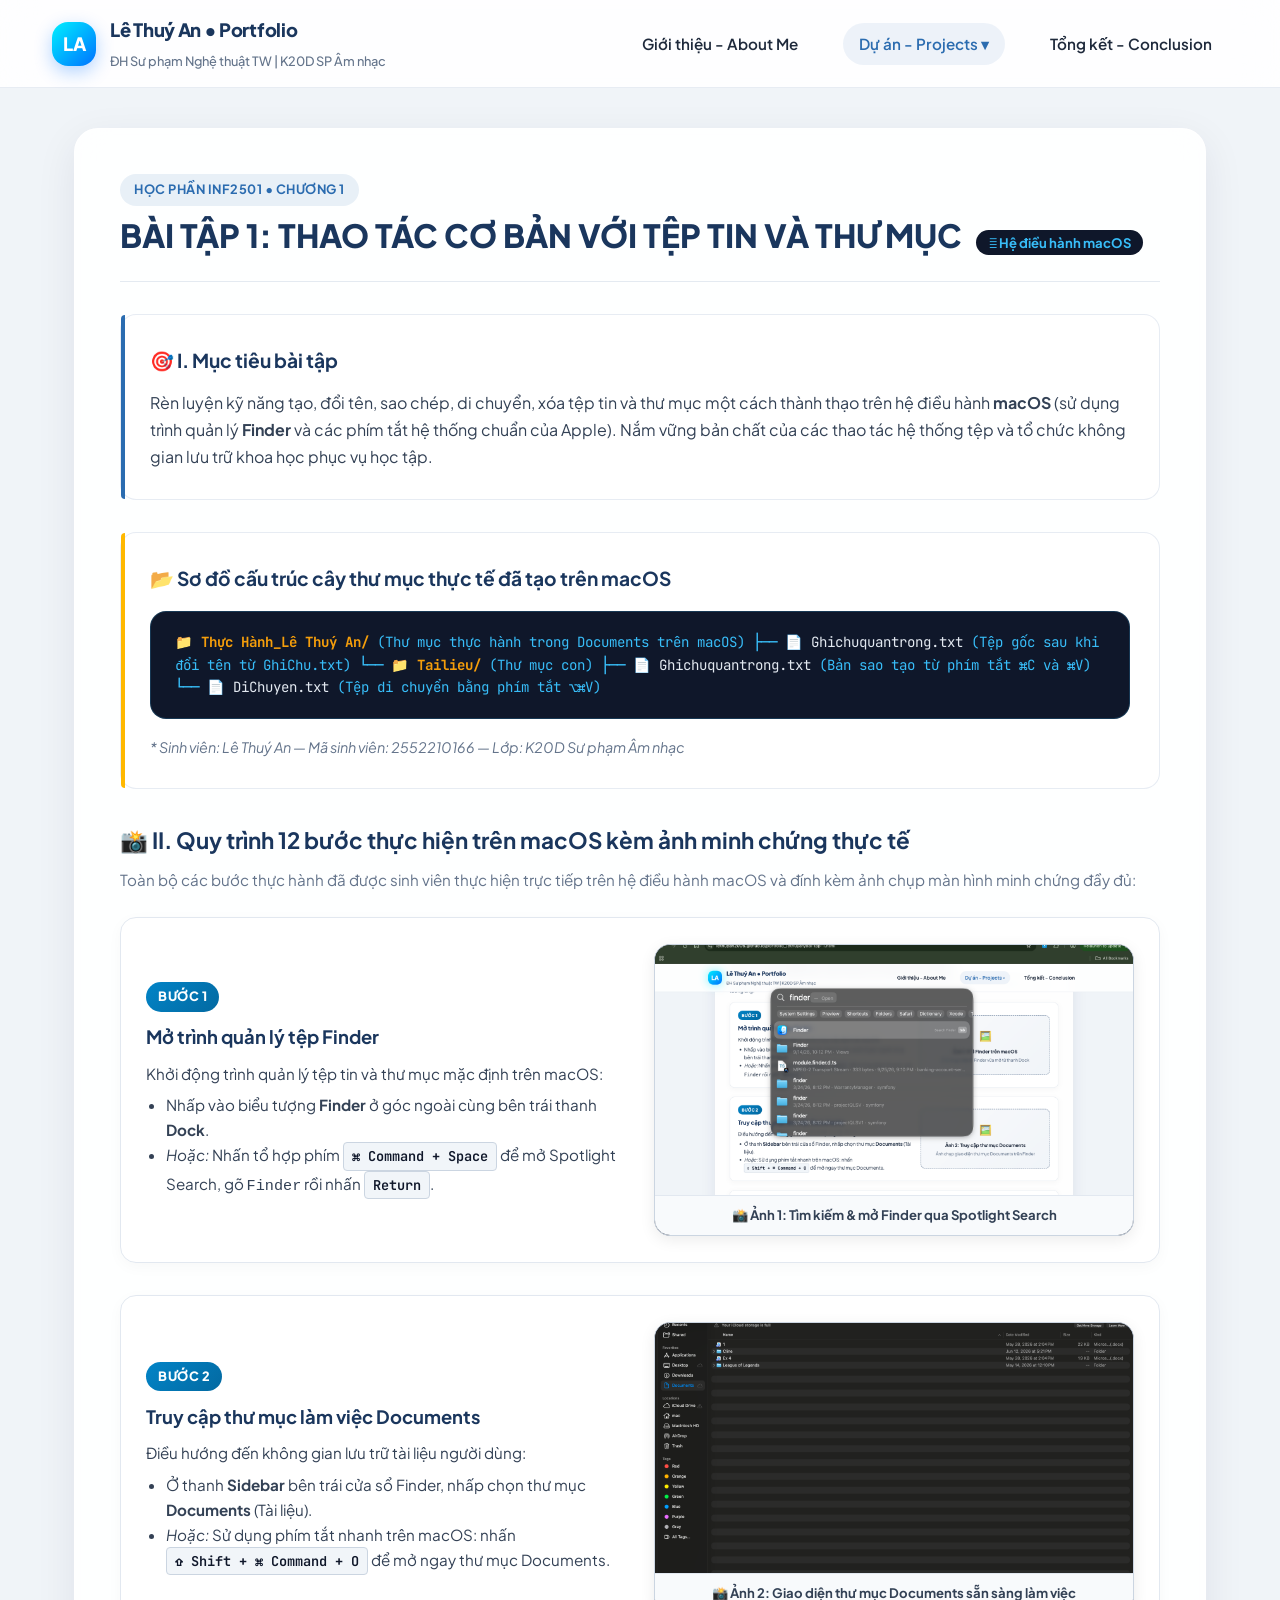
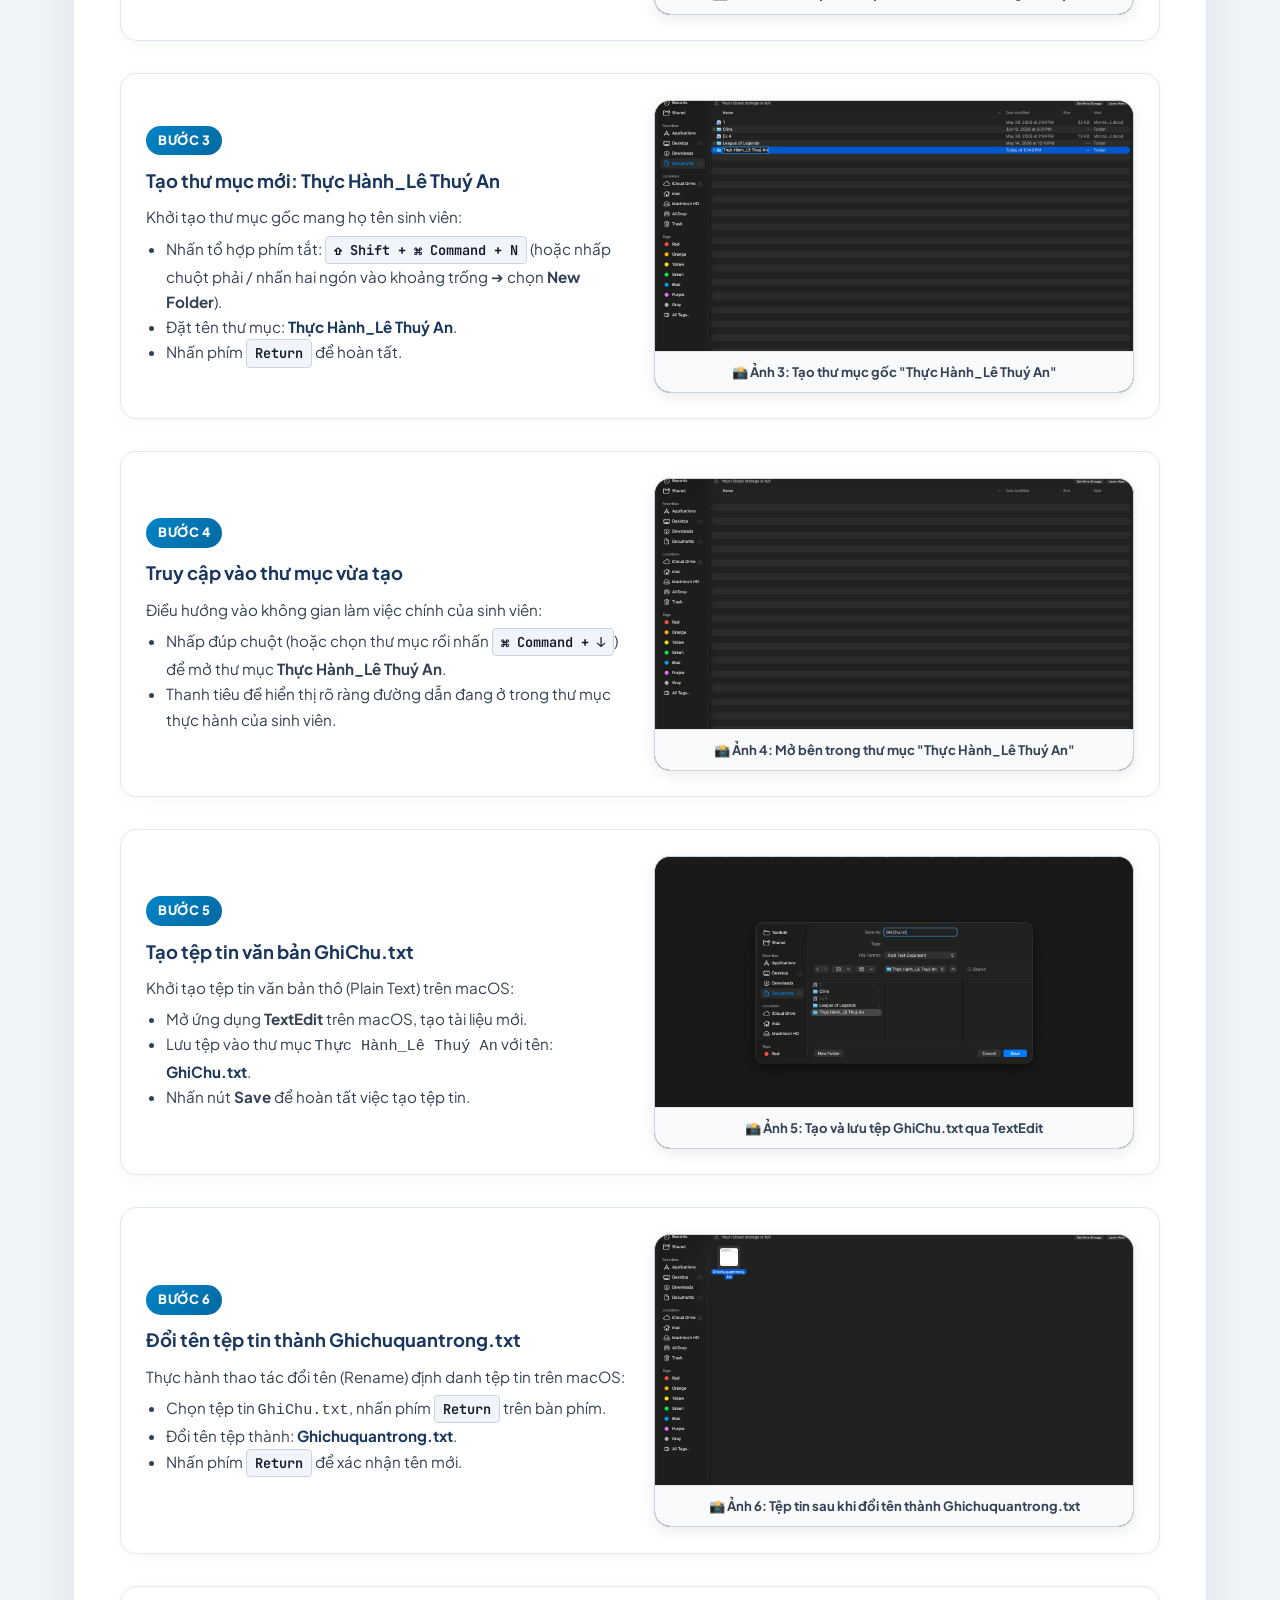
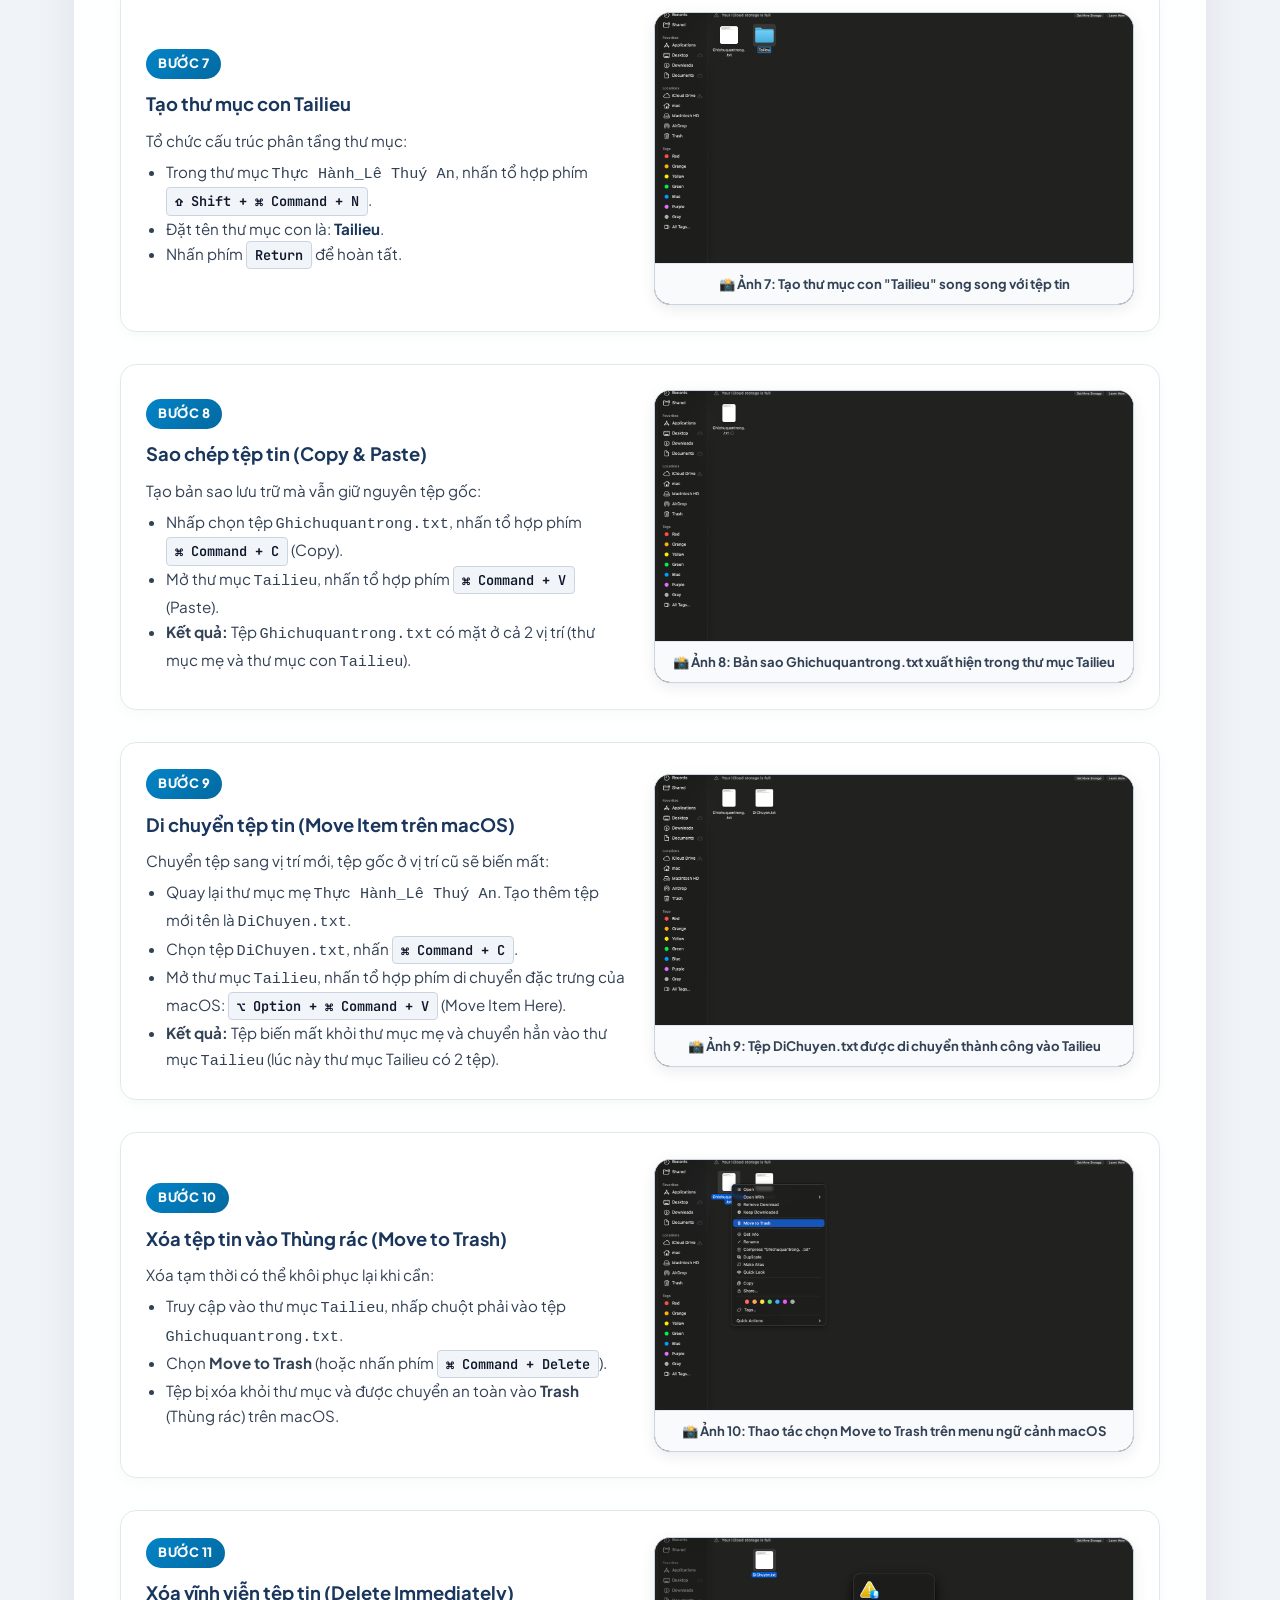
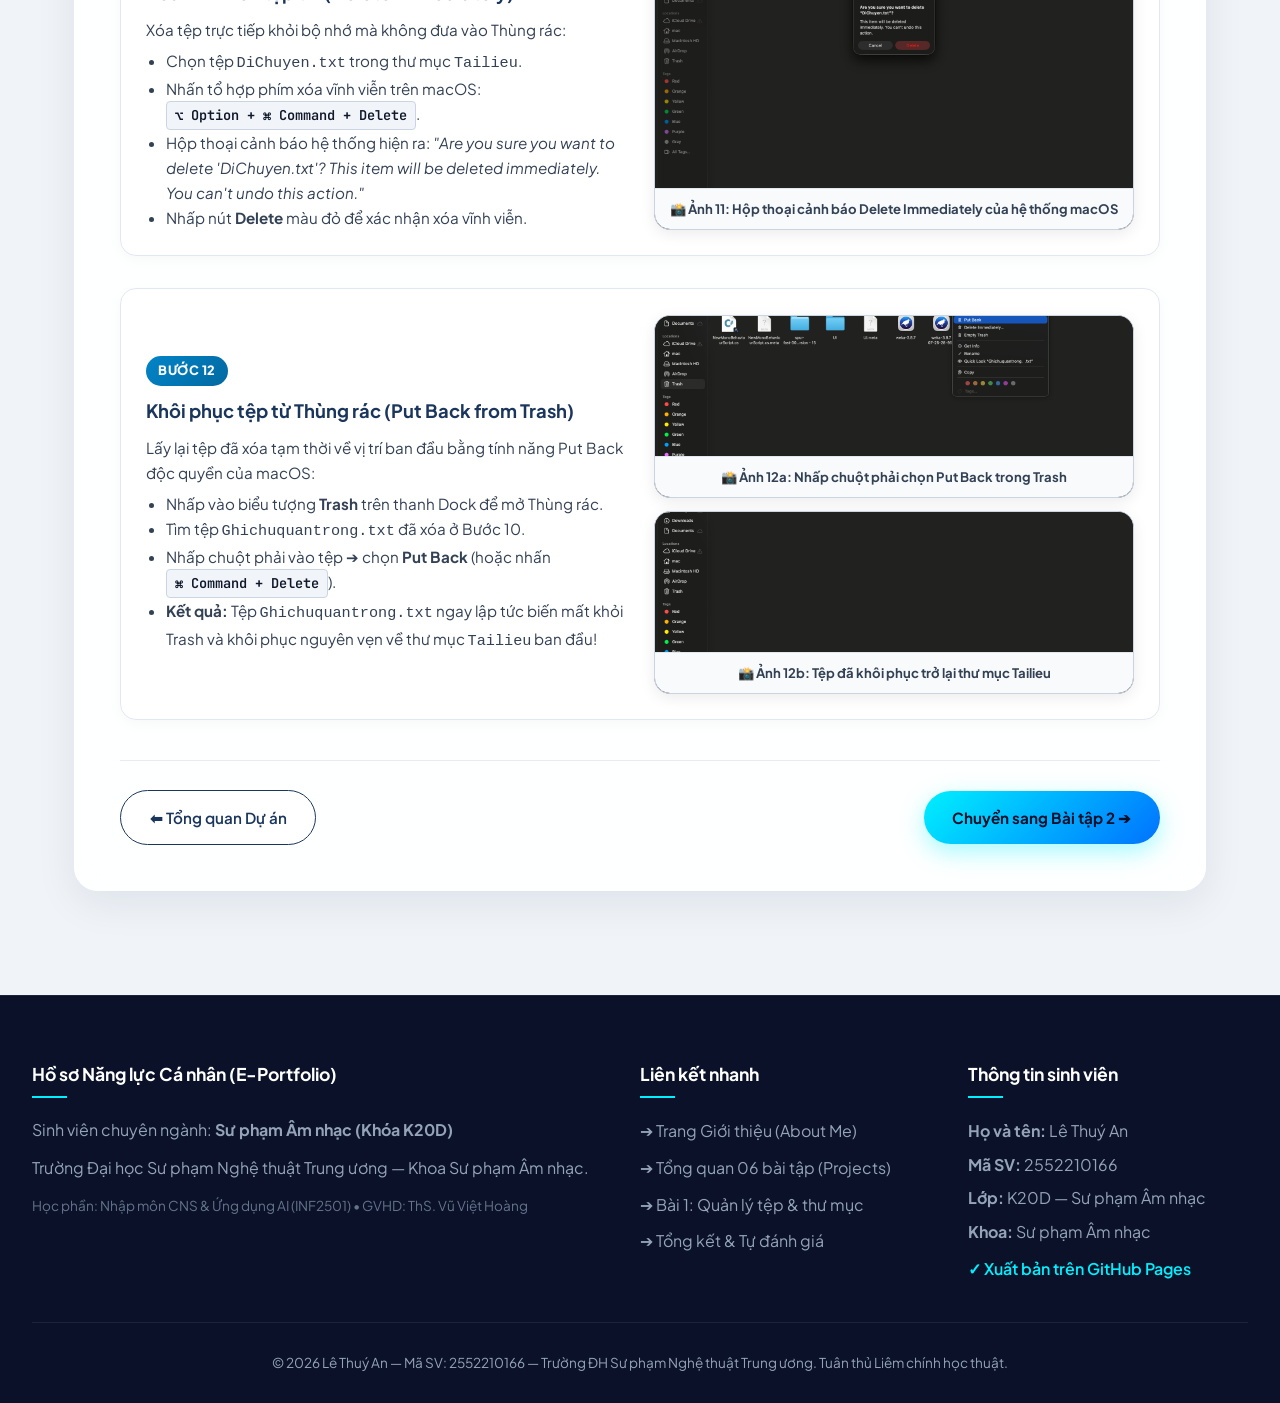
==== commit b2e91996: "Remove Rubric and grading score section from Bai tap 1" ====
--- a/bai-tap-1.html
+++ b/bai-tap-1.html
@@ -526,56 +526,7 @@
         </div>
       </div>
 
-      <!-- III. RUBRIC ĐÁNH GIÁ (THEO ĐỀ BÀI) -->
-      <div class="feature-box product">
-        <h3>📊 III. Rubric Đánh giá Mức độ Đạt được (Thang điểm 10)</h3>
-        <p>Bảng tiêu chí thẩm định chất lượng bài thực hành theo thang đo chuẩn của đề bài trên hệ điều hành macOS:</p>
-
-        <div style="overflow-x: auto;">
-          <table class="rubric-table">
-            <thead>
-              <tr>
-                <th style="width: 15%;">Tiêu chí</th>
-                <th style="width: 10%;">Điểm tối đa</th>
-                <th style="width: 55%;">Mô tả tiêu chuẩn Mức 4 (Xuất sắc)</th>
-                <th style="width: 20%;">Kết quả đạt được</th>
-              </tr>
-            </thead>
-            <tbody>
-              <tr>
-                <td><strong>1. Thao tác với thư mục</strong></td>
-                <td><strong>3.0 điểm</strong></td>
-                <td>Hoàn thành 100% các yêu cầu một cách nhanh chóng, chính xác trên macOS Finder. Ảnh chụp màn hình minh họa rõ ràng, đầy đủ các bước thực hiện.</td>
-                <td><span class="badge-score">3.0 / 3.0 điểm (Mức 4)</span></td>
-              </tr>
-              <tr>
-                <td><strong>2. Thao tác với tệp tin</strong></td>
-                <td><strong>3.0 điểm</strong></td>
-                <td>Hoàn thành 100% các yêu cầu một cách chính xác và hiệu quả. Minh chứng rõ ràng về việc tạo và đổi tên tệp tin đúng định dạng trên macOS.</td>
-                <td><span class="badge-score">3.0 / 3.0 điểm (Mức 4)</span></td>
-              </tr>
-              <tr>
-                <td><strong>3. Sao chép, di chuyển và xóa tệp/thư mục</strong></td>
-                <td><strong>2.0 điểm</strong></td>
-                <td>Hoàn thành 100% các yêu cầu một cách chính xác. Minh chứng rõ ràng về sự khác biệt giữa các thao tác (Copy ⌘C vs Move ⌥⌘V; Xóa vào Trash vs Xóa vĩnh viễn ⌥⌘Delete).</td>
-                <td><span class="badge-score">2.0 / 2.0 điểm (Mức 4)</span></td>
-              </tr>
-              <tr>
-                <td><strong>4. Thao tác với thùng rác & báo cáo</strong></td>
-                <td><strong>2.0 điểm</strong></td>
-                <td>Thực hiện chính xác các thao tác với Trash trên macOS (tính năng Put Back). Báo cáo có trên 8 ảnh chụp màn hình chất lượng cao, minh họa logic từng bước thực hiện.</td>
-                <td><span class="badge-score">2.0 / 2.0 điểm (Mức 4)</span></td>
-              </tr>
-              <tr style="background: #e0f2fe; font-weight: 800;">
-                <td colspan="2">TỔNG ĐIỂM TỰ ĐÁNH GIÁ</td>
-                <td colspan="2" style="color: #0369a1; font-size: 1.1rem;">
-                  ⭐ 10.0 / 10.0 ĐIỂM — XẾP LOẠI: XUẤT SẮC (MỨC 4)
-                </td>
-              </tr>
-            </tbody>
-          </table>
-        </div>
-      </div>
+
 
       <!-- ĐIỀU HƯỚNG TRANG -->
       <div class="pagination-nav">
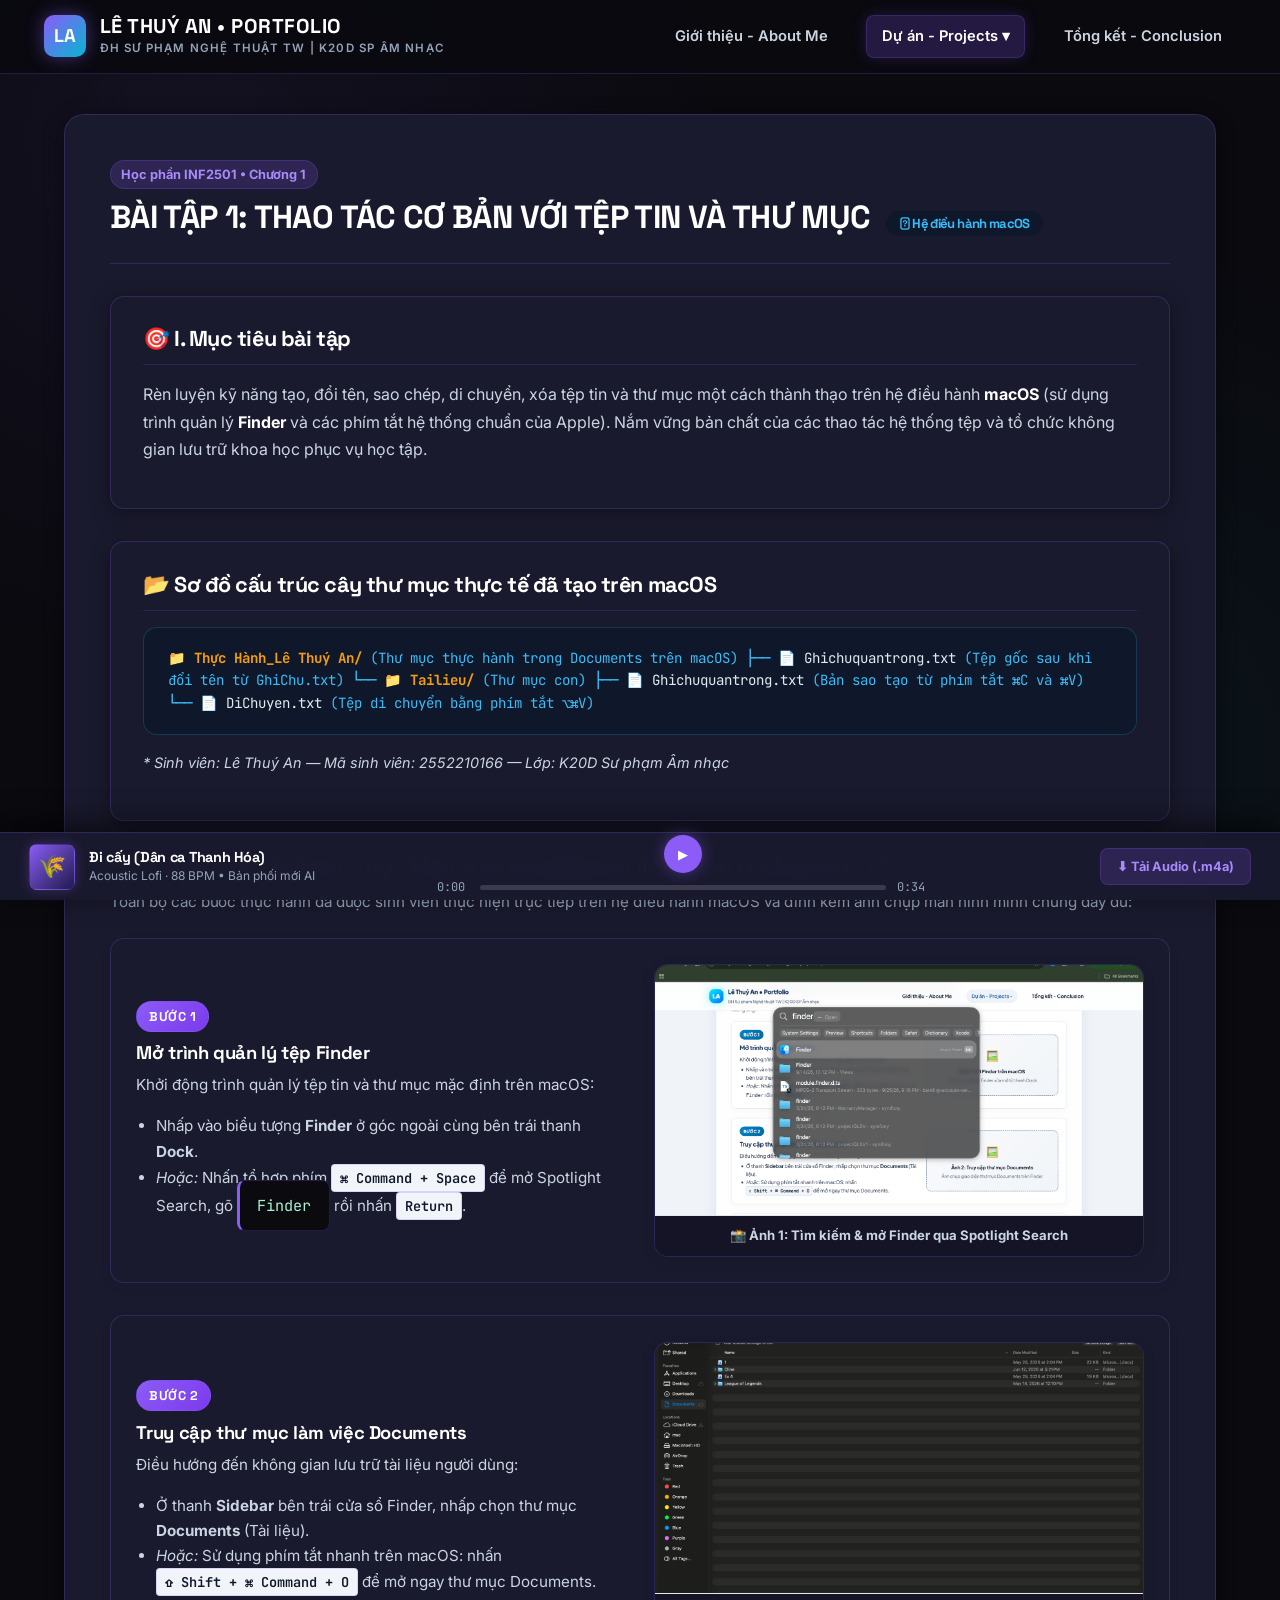
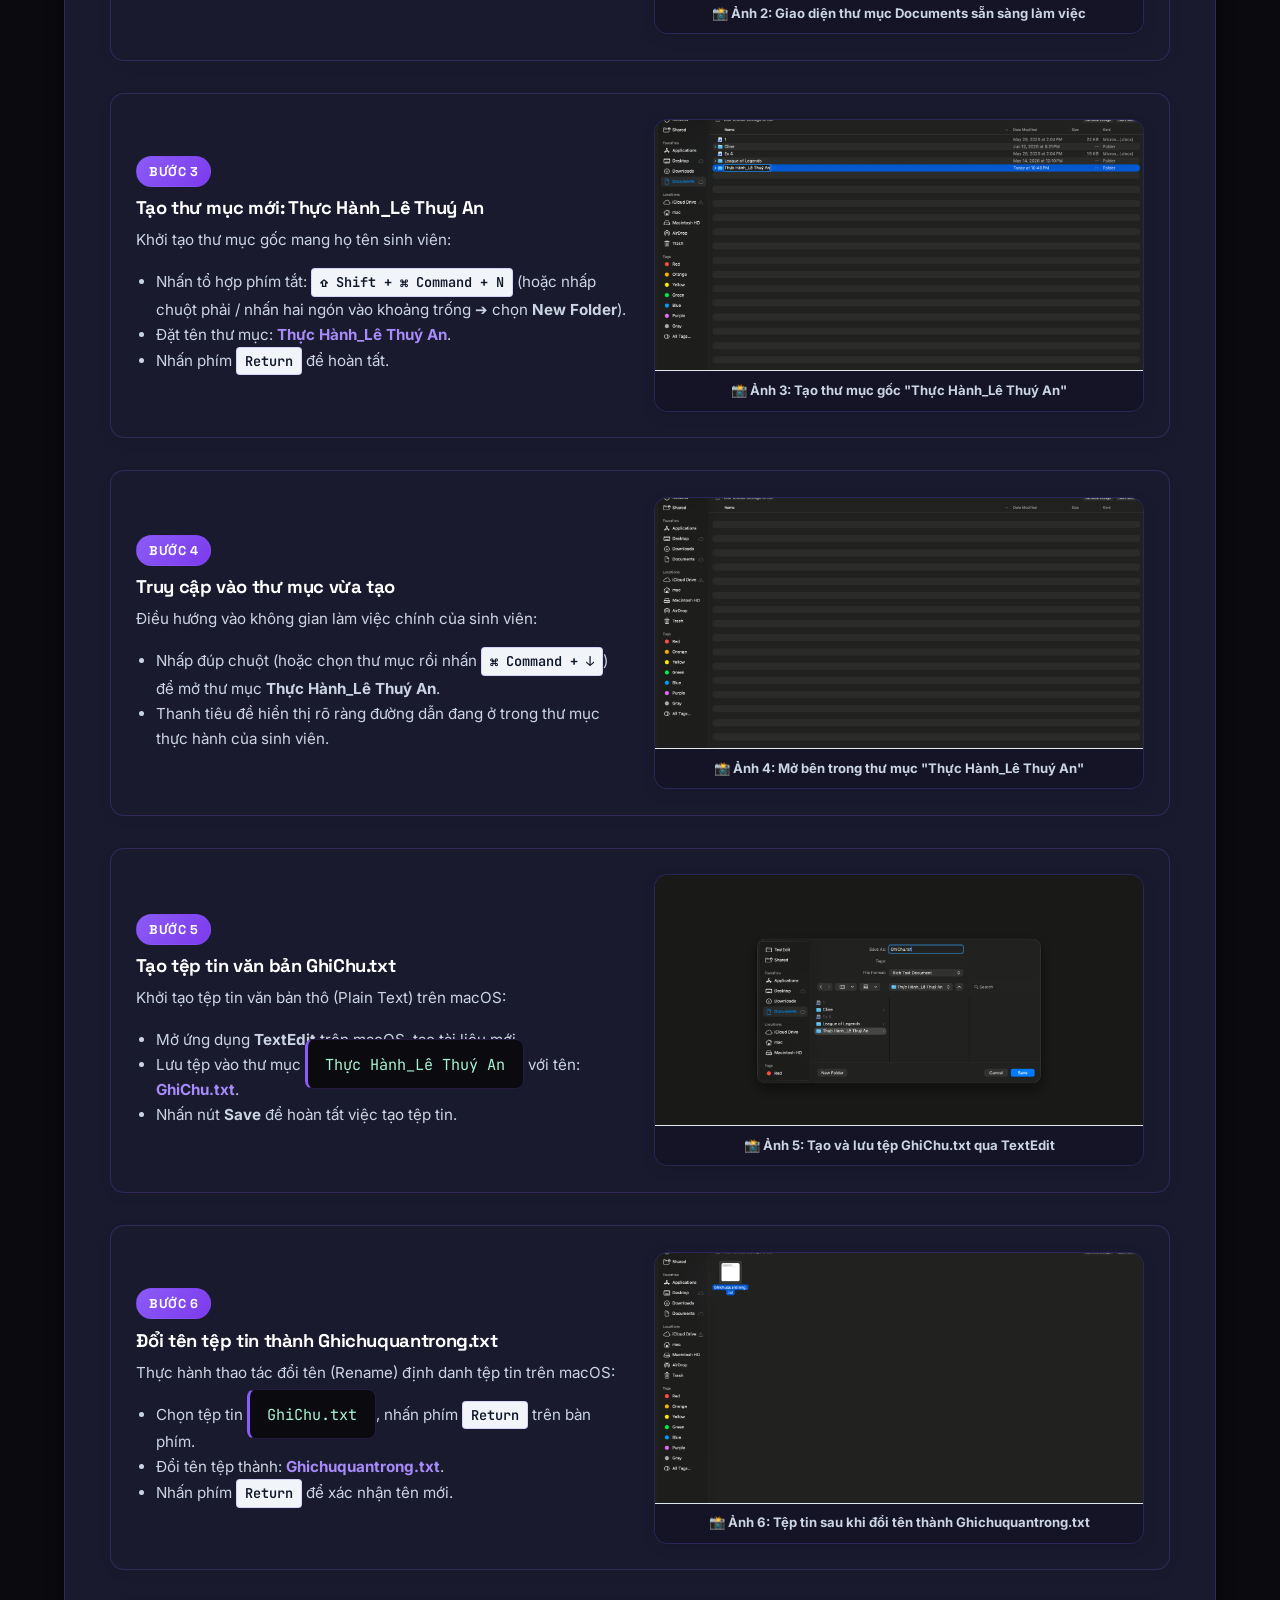
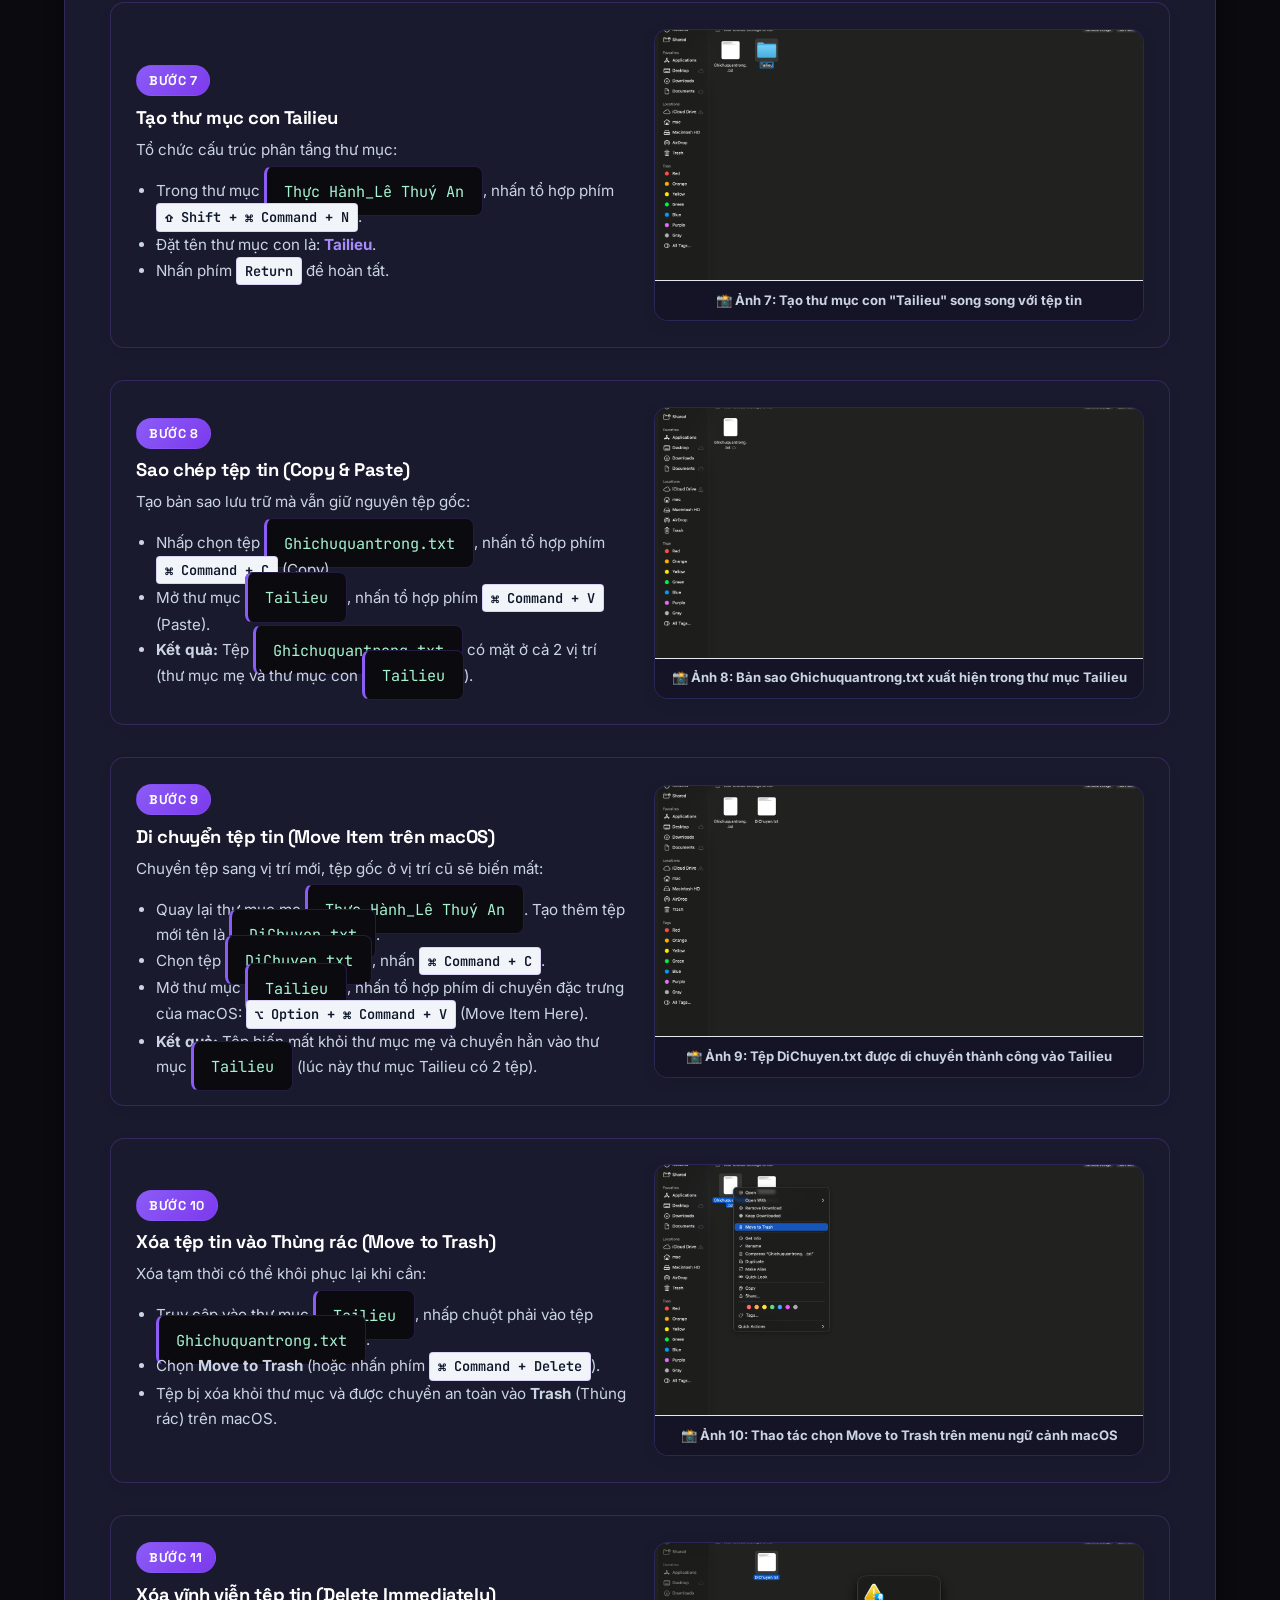
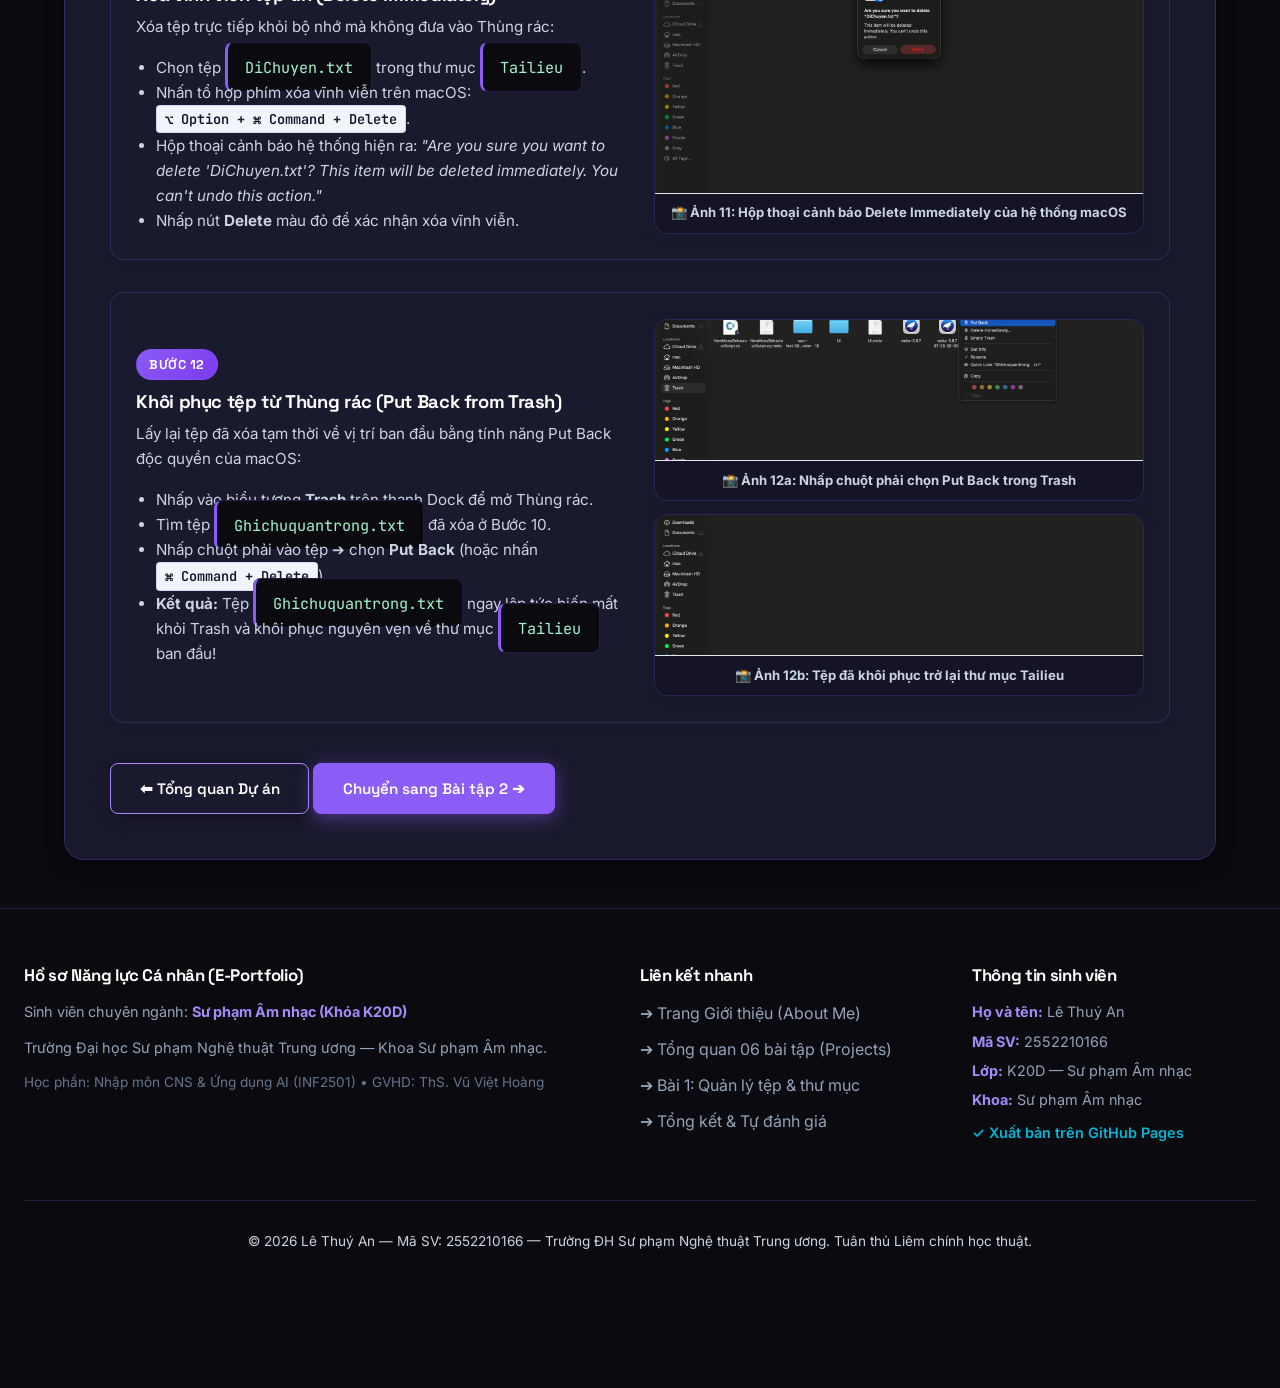
==== commit 5b9582d3: "Transform entire portfolio into KVOLT-inspired premium dark cinematic & audio-forward theme with per" ====
--- a/bai-tap-1.html
+++ b/bai-tap-1.html
@@ -7,7 +7,7 @@
   <link rel="stylesheet" href="css/style.css">
   <link rel="preconnect" href="https://fonts.googleapis.com">
   <link rel="preconnect" href="https://fonts.gstatic.com" crossorigin>
-  <link href="https://fonts.googleapis.com/css2?family=Plus+Jakarta+Sans:wght@400;500;600;700;800&family=Playfair+Display:ital,wght@0,600;0,700;1,400&family=JetBrains+Mono:wght@400;500;600&display=swap" rel="stylesheet">
+  <link href="https://fonts.googleapis.com/css2?family=Space+Grotesk:wght@400;500;600;700;800&family=Inter:wght@300;400;500;600;700&family=JetBrains+Mono:wght@400;500;600&display=swap" rel="stylesheet">
   <style>
     /* Styling for Step-by-Step Layout on macOS */
     .step-grid {
@@ -20,8 +20,8 @@
       display: grid;
       grid-template-columns: 1fr 1fr;
       gap: 1.8rem;
-      background: #ffffff;
-      border: 1px solid #e2e8f0;
+      background: #1A1A2E; color: #CBD5E1;
+      border: 1px solid rgba(139, 92, 246, 0.22);
       border-radius: var(--radius-md);
       padding: 1.6rem;
       align-items: center;
@@ -36,7 +36,7 @@
       display: inline-flex;
       align-items: center;
       gap: 6px;
-      background: linear-gradient(135deg, #0284c7 0%, #0369a1 100%);
+      background: linear-gradient(135deg, #8B5CF6 0%, #7C3AED 100%);
       color: white;
       font-size: 0.8rem;
       font-weight: 800;
@@ -49,11 +49,11 @@
     .step-title {
       font-size: 1.15rem;
       font-weight: 700;
-      color: var(--primary);
+      color: #A78BFA;
       margin-bottom: 0.5rem;
     }
     .step-desc {
-      color: #334155;
+      color: #CBD5E1;
       font-size: 0.95rem;
       line-height: 1.65;
     }
@@ -65,7 +65,7 @@
       display: inline-block;
       background: #f1f5f9;
       color: #0f172a;
-      border: 1px solid #cbd5e1;
+      border: 1px solid rgba(139, 92, 246, 0.22);
       padding: 2px 8px;
       border-radius: 4px;
       font-family: 'JetBrains Mono', monospace;
@@ -77,7 +77,7 @@
       background: #0f172a;
       border-radius: var(--radius-md);
       overflow: hidden;
-      border: 1px solid #cbd5e1;
+      border: 1px solid rgba(139, 92, 246, 0.22);
       box-shadow: 0 4px 15px rgba(0, 0, 0, 0.08);
       transition: transform 0.2s ease, box-shadow 0.2s ease;
       display: flex;
@@ -105,8 +105,8 @@
       transform: scale(1.02);
     }
     .img-caption {
-      background: #f8fafc;
-      color: #334155;
+      background: #141426; color: #CBD5E1;
+      color: #CBD5E1;
       font-size: 0.82rem;
       font-weight: 700;
       padding: 0.55rem 0.85rem;
@@ -127,33 +127,7 @@
     }
     .tree-box .folder { color: #f59e0b; font-weight: 700; }
     .tree-box .file { color: #e2e8f0; }
-    .rubric-table {
-      width: 100%;
-      border-collapse: collapse;
-      margin-top: 1rem;
-      font-size: 0.9rem;
-    }
-    .rubric-table th, .rubric-table td {
-      border: 1px solid #cbd5e1;
-      padding: 0.8rem 1rem;
-      text-align: left;
-    }
-    .rubric-table th {
-      background: #0284c7;
-      color: white;
-      font-weight: 700;
-    }
-    .rubric-table tr:nth-child(even) {
-      background: #f8fafc;
-    }
-    .badge-score {
-      background: #10b981;
-      color: white;
-      padding: 2px 8px;
-      border-radius: 12px;
-      font-weight: 700;
-      font-size: 0.85rem;
-    }
+
     .mac-badge {
       display: inline-flex;
       align-items: center;
@@ -220,7 +194,7 @@
       <!-- I. MỤC TIÊU BÀI TẬP -->
       <div class="feature-box goal" style="margin-bottom: 2rem;">
         <h3>🎯 I. Mục tiêu bài tập</h3>
-        <p style="line-height: 1.7; color: #334155;">
+        <p style="line-height: 1.7; color: #CBD5E1;">
           Rèn luyện kỹ năng tạo, đổi tên, sao chép, di chuyển, xóa tệp tin và thư mục một cách thành thạo trên hệ điều hành <strong>macOS</strong> (sử dụng trình quản lý <strong>Finder</strong> và các phím tắt hệ thống chuẩn của Apple). Nắm vững bản chất của các thao tác hệ thống tệp và tổ chức không gian lưu trữ khoa học phục vụ học tập.
         </p>
       </div>
@@ -235,17 +209,17 @@
     ├── 📄 <span class="file">Ghichuquantrong.txt</span> (Bản sao tạo từ phím tắt ⌘C và ⌘V)
     └── 📄 <span class="file">DiChuyen.txt</span> (Tệp di chuyển bằng phím tắt ⌥⌘V)
         </div>
-        <p style="font-size: 0.9rem; color: #64748b; margin-top: 0.5rem;">
+        <p style="font-size: 0.9rem; color: #94A3B8; margin-top: 0.5rem;">
           <em>* Sinh viên: Lê Thuý An — Mã sinh viên: 2552210166 — Lớp: K20D Sư phạm Âm nhạc</em>
         </p>
       </div>
 
       <!-- II. CÁC BƯỚC HƯỚNG DẪN THỰC HIỆN TRÊN MACOS & ẢNH MINH CHỨNG THỰC TẾ -->
       <div style="margin-bottom: 2.5rem;">
-        <h3 style="color: var(--primary); font-size: 1.4rem; margin-bottom: 0.5rem;">
+        <h3 style="color: #A78BFA; font-size: 1.4rem; margin-bottom: 0.5rem;">
           📸 II. Quy trình 12 bước thực hiện trên macOS kèm ảnh minh chứng thực tế
         </h3>
-        <p style="color: #64748b; font-size: 0.95rem; margin-bottom: 1.5rem;">
+        <p style="color: #94A3B8; font-size: 0.95rem; margin-bottom: 1.5rem;">
           Toàn bộ các bước thực hành đã được sinh viên thực hiện trực tiếp trên hệ điều hành macOS và đính kèm ảnh chụp màn hình minh chứng đầy đủ:
         </p>
 
@@ -302,7 +276,7 @@
                 <p>Khởi tạo thư mục gốc mang họ tên sinh viên:</p>
                 <ul>
                   <li>Nhấn tổ hợp phím tắt: <span class="shortcut-pill">⇧ Shift + ⌘ Command + N</span> (hoặc nhấp chuột phải / nhấn hai ngón vào khoảng trống ➔ chọn <strong>New Folder</strong>).</li>
-                  <li>Đặt tên thư mục: <strong style="color: var(--primary);">Thực Hành_Lê Thuý An</strong>.</li>
+                  <li>Đặt tên thư mục: <strong style="color: #A78BFA;">Thực Hành_Lê Thuý An</strong>.</li>
                   <li>Nhấn phím <span class="shortcut-pill">Return</span> để hoàn tất.</li>
                 </ul>
               </div>
@@ -345,7 +319,7 @@
                 <p>Khởi tạo tệp tin văn bản thô (Plain Text) trên macOS:</p>
                 <ul>
                   <li>Mở ứng dụng <strong>TextEdit</strong> trên macOS, tạo tài liệu mới.</li>
-                  <li>Lưu tệp vào thư mục <code>Thực Hành_Lê Thuý An</code> với tên: <strong style="color: var(--primary);">GhiChu.txt</strong>.</li>
+                  <li>Lưu tệp vào thư mục <code>Thực Hành_Lê Thuý An</code> với tên: <strong style="color: #A78BFA;">GhiChu.txt</strong>.</li>
                   <li>Nhấn nút <strong>Save</strong> để hoàn tất việc tạo tệp tin.</li>
                 </ul>
               </div>
@@ -367,7 +341,7 @@
                 <p>Thực hành thao tác đổi tên (Rename) định danh tệp tin trên macOS:</p>
                 <ul>
                   <li>Chọn tệp tin <code>GhiChu.txt</code>, nhấn phím <span class="shortcut-pill">Return</span> trên bàn phím.</li>
-                  <li>Đổi tên tệp thành: <strong style="color: var(--primary);">Ghichuquantrong.txt</strong>.</li>
+                  <li>Đổi tên tệp thành: <strong style="color: #A78BFA;">Ghichuquantrong.txt</strong>.</li>
                   <li>Nhấn phím <span class="shortcut-pill">Return</span> để xác nhận tên mới.</li>
                 </ul>
               </div>
@@ -389,7 +363,7 @@
                 <p>Tổ chức cấu trúc phân tầng thư mục:</p>
                 <ul>
                   <li>Trong thư mục <code>Thực Hành_Lê Thuý An</code>, nhấn tổ hợp phím <span class="shortcut-pill">⇧ Shift + ⌘ Command + N</span>.</li>
-                  <li>Đặt tên thư mục con là: <strong style="color: var(--primary);">Tailieu</strong>.</li>
+                  <li>Đặt tên thư mục con là: <strong style="color: #A78BFA;">Tailieu</strong>.</li>
                   <li>Nhấn phím <span class="shortcut-pill">Return</span> để hoàn tất.</li>
                 </ul>
               </div>
@@ -530,7 +504,7 @@
 
       <!-- ĐIỀU HƯỚNG TRANG -->
       <div class="pagination-nav">
-        <a href="projects.html" class="btn btn-glass" style="color: var(--primary); border-color: var(--primary);">⬅ Tổng quan Dự án</a>
+        <a href="projects.html" class="btn btn-glass" style="color: #A78BFA; border-color: #A78BFA;">⬅ Tổng quan Dự án</a>
         <a href="bai-tap-2.html" class="btn btn-primary">Chuyển sang Bài tập 2 ➔</a>
       </div>
     </div>
--- a/css/style.css
+++ b/css/style.css
@@ -1,40 +1,52 @@
 /* ===================================================================
-   ULTRA-MODERN ANIMATED E-PORTFOLIO
-   Design Theme: Modern Glassmorphism & Oceanic Digital Waves
-   Features: CSS Keyframes, Smooth Transitions, Equalizer Animation
+   KVOLT-INSPIRED PREMIUM DARK CINEMATIC & AUDIO-FORWARD THEME
+   Tailored for Le Thuy An E-Portfolio (Music Education & AI)
+   Palette: Deep Pitch Navy #0A0A0F, Navy-Black #0F0F1A, Dark Card #1A1A2E,
+            Electric Purple #8B5CF6, Cyan Glow #06B6D4, White #FFFFFF
+   Fonts: Space Grotesk (Headings) + Inter (Body) + JetBrains Mono (Code)
    =================================================================== */
 
+@import url('https://fonts.googleapis.com/css2?family=Space+Grotesk:wght@400;500;600;700;800&family=Inter:wght@300;400;500;600;700&family=JetBrains+Mono:wght@400;500;600&display=swap');
+
 :root {
-  --primary: #1A365D;          /* Deep Navy */
-  --primary-light: #2B6CB0;    /* Bright Coastal Blue */
-  --accent-cyan: #00F0FF;      /* Electric Cyan Glow */
-  --accent-gold: #FFB800;      /* Sungold / Sand Gold */
-  --accent-gradient: linear-gradient(135deg, #00F0FF 0%, #0072FF 100%);
-  --gold-gradient: linear-gradient(135deg, #FFD700 0%, #FF9900 100%);
-  --bg-gradient: linear-gradient(180deg, #0A1128 0%, #101F42 50%, #0B132B 100%);
+  --bg-base: #0A0A0F;           /* Base pitch dark */
+  --bg-section: #0F0F1A;        /* Section deep navy-black */
+  --bg-card: #1A1A2E;           /* Card dark surface */
+  --bg-card-hover: #23233D;     /* Card hover */
+  --bg-card-alt: #141426;       /* Alternate card surface */
   
-  --glass-bg: rgba(255, 255, 255, 0.85);
-  --glass-border: rgba(255, 255, 255, 0.3);
-  --glass-card: rgba(255, 255, 255, 0.92);
-  --glass-card-hover: rgba(255, 255, 255, 1);
-  --glass-shadow: 0 12px 40px rgba(0, 20, 60, 0.08);
-  --glass-shadow-hover: 0 20px 50px rgba(0, 114, 255, 0.18);
+  --primary: #8B5CF6;           /* KVOLT Signature Purple-500 */
+  --primary-dark: #7C3AED;      /* Purple-600 */
+  --primary-light: #A78BFA;     /* Purple-400 */
+  --primary-glow: rgba(139, 92, 246, 0.28);
+  --primary-glow-subtle: rgba(139, 92, 246, 0.15);
+  --primary-border: rgba(139, 92, 246, 0.22);
+  --primary-border-hover: rgba(139, 92, 246, 0.55);
+
+  --accent-cyan: #06B6D4;       /* Audio wave cyan pulse */
+  --accent-cyan-glow: rgba(6, 182, 212, 0.3);
+  --accent-emerald: #10B981;    /* Verified badge / success */
+  --accent-gold: #F59E0B;       /* Warm accent */
   
-  --text-dark: #1E293B;
-  --text-muted: #64748B;
-  --text-light: #F8FAFC;
+  --text-heading: #FFFFFF;      /* Headings pure white */
+  --text-body: #CBD5E1;         /* Body zinc-300 / slate-300 */
+  --text-muted: #94A3B8;        /* Muted slate-400 */
+  --text-dim: #64748B;          /* Dim metadata */
   
-  --radius-sm: 8px;
-  --radius-md: 16px;
-  --radius-lg: 24px;
+  --radius-sm: 8px;             /* Buttons & tags */
+  --radius-md: 14px;            /* Cards & dialogs */
+  --radius-lg: 20px;            /* Large panels */
   --radius-full: 9999px;
   
-  --font-heading: 'Plus Jakarta Sans', -apple-system, BlinkMacSystemFont, 'Segoe UI', Roboto, sans-serif;
-  --font-serif: 'Playfair Display', Georgia, serif;
+  --font-heading: 'Space Grotesk', -apple-system, BlinkMacSystemFont, 'Segoe UI', Roboto, sans-serif;
+  --font-body: 'Inter', -apple-system, BlinkMacSystemFont, 'Segoe UI', Roboto, sans-serif;
   --font-mono: 'JetBrains Mono', 'Fira Code', Consolas, monospace;
-}
-
-/* Base Reset */
+
+  --card-shadow: 0 4px 20px rgba(0, 0, 0, 0.4);
+  --card-hover-shadow: 0 10px 35px rgba(139, 92, 246, 0.22);
+}
+
+/* Base Reset & Global Typography */
 *, *::before, *::after {
   box-sizing: border-box;
   margin: 0;
@@ -46,114 +58,124 @@
 }
 
 body {
+  background-color: var(--bg-base);
+  background-image: 
+    radial-gradient(circle at 15% 15%, rgba(139, 92, 246, 0.08) 0%, transparent 40%),
+    radial-gradient(circle at 85% 85%, rgba(6, 182, 212, 0.06) 0%, transparent 40%);
+  background-attachment: fixed;
+  color: var(--text-body);
+  font-family: var(--font-body);
+  line-height: 1.65;
+  -webkit-font-smoothing: antialiased;
+  -moz-osx-font-smoothing: grayscale;
+  padding-bottom: 80px; /* Space for persistent bottom player */
+  overflow-x: hidden;
+}
+
+/* Headings */
+h1, h2, h3, h4, h5, h6 {
   font-family: var(--font-heading);
-  background-color: #F0F4F8;
-  color: var(--text-dark);
-  line-height: 1.7;
-  overflow-x: hidden;
-  min-height: 100vh;
-  display: flex;
-  flex-direction: column;
-}
-
-/* ==================== ANIMATIONS ==================== */
-@keyframes floatSlow {
-  0%, 100% { transform: translateY(0px) rotate(0deg); }
-  50% { transform: translateY(-10px) rotate(1deg); }
-}
-
-@keyframes pulseGlow {
-  0%, 100% { box-shadow: 0 0 15px rgba(0, 240, 255, 0.4); }
-  50% { box-shadow: 0 0 30px rgba(0, 240, 255, 0.8); }
-}
-
-@keyframes waveBar {
-  0%, 100% { height: 8px; }
-  50% { height: 38px; }
-}
-
-@keyframes fadeInUp {
-  from {
-    opacity: 0;
-    transform: translateY(24px);
-  }
-  to {
-    opacity: 1;
-    transform: translateY(0);
-  }
-}
-
-/* Scroll Reveal Utility */
-.reveal {
-  opacity: 0;
-  transform: translateY(24px);
-  transition: opacity 0.7s cubic-bezier(0.16, 1, 0.3, 1), transform 0.7s cubic-bezier(0.16, 1, 0.3, 1);
-}
-
-.reveal.active {
-  opacity: 1;
-  transform: translateY(0);
-}
-
-/* ==================== NAVBAR ==================== */
+  color: var(--text-heading);
+  font-weight: 700;
+  letter-spacing: -0.02em;
+  line-height: 1.25;
+}
+
+p {
+  color: var(--text-body);
+  margin-bottom: 1rem;
+}
+
+a {
+  color: var(--primary-light);
+  text-decoration: none;
+  transition: all 0.2s ease;
+}
+
+a:hover {
+  color: #FFFFFF;
+}
+
+/* Container */
+.container {
+  width: 100%;
+  max-width: 1240px;
+  margin: 0 auto;
+  padding: 0 1.5rem;
+}
+
+/* ===================================================================
+   NAVIGATION BAR (KVOLT CINEMATIC FROSTED)
+   =================================================================== */
 .site-header {
   position: sticky;
   top: 0;
   z-index: 1000;
-  background: rgba(255, 255, 255, 0.88);
-  backdrop-filter: blur(20px);
-  -webkit-backdrop-filter: blur(20px);
-  border-bottom: 1px solid rgba(226, 232, 240, 0.8);
+  background: rgba(10, 10, 15, 0.88);
+  backdrop-filter: blur(16px);
+  -webkit-backdrop-filter: blur(16px);
+  border-bottom: 1px solid var(--primary-border);
   transition: all 0.3s ease;
+}
+
+.site-header.scrolled {
+  background: rgba(10, 10, 15, 0.98);
+  box-shadow: 0 8px 30px rgba(0, 0, 0, 0.6);
 }
 
 .nav-container {
   max-width: 1240px;
   margin: 0 auto;
+  padding: 0.9rem 1.5rem;
   display: flex;
   align-items: center;
   justify-content: space-between;
-  padding: 0.9rem 2rem;
 }
 
 .logo-area {
   display: flex;
   align-items: center;
-  gap: 14px;
+  gap: 0.85rem;
+  text-decoration: none;
 }
 
 .logo-icon {
-  width: 44px;
-  height: 44px;
-  border-radius: var(--radius-md);
-  background: var(--accent-gradient);
-  color: white;
+  width: 42px;
+  height: 42px;
+  background: linear-gradient(135deg, var(--primary) 0%, var(--accent-cyan) 100%);
+  border-radius: 10px;
   display: flex;
   align-items: center;
   justify-content: center;
+  font-family: var(--font-heading);
   font-weight: 800;
   font-size: 1.15rem;
-  box-shadow: 0 6px 18px rgba(0, 114, 255, 0.3);
-  animation: pulseGlow 4s infinite ease-in-out;
+  color: #FFFFFF;
+  box-shadow: 0 0 18px rgba(139, 92, 246, 0.45);
+  letter-spacing: 0.5px;
 }
 
 .logo-text h1 {
-  font-size: 1.15rem;
+  font-size: 1.25rem;
   font-weight: 800;
-  color: var(--primary);
-  letter-spacing: -0.3px;
+  color: #FFFFFF;
+  letter-spacing: 0.5px;
+  text-transform: uppercase;
 }
 
 .logo-text span {
-  font-size: 0.8rem;
+  font-size: 0.72rem;
   color: var(--text-muted);
-  font-weight: 500;
+  font-weight: 600;
+  text-transform: uppercase;
+  letter-spacing: 1.2px;
+  display: block;
 }
 
 .nav-menu {
   display: flex;
   align-items: center;
-  gap: 1.8rem;
+  gap: 1.5rem;
   list-style: none;
 }
 
@@ -162,307 +184,776 @@
 }
 
 .nav-link {
+  color: var(--text-body);
+  font-size: 0.92rem;
   font-weight: 600;
-  font-size: 0.95rem;
-  color: var(--text-dark);
-  text-decoration: none;
-  padding: 0.5rem 1rem;
-  border-radius: var(--radius-full);
-  transition: all 0.25s ease;
+  padding: 0.5rem 0.9rem;
+  border-radius: var(--radius-sm);
+  transition: all 0.2s ease;
   display: inline-flex;
   align-items: center;
-  gap: 6px;
-}
-
-.nav-link:hover, .nav-link.active {
-  color: var(--primary-light);
-  background: rgba(43, 108, 176, 0.08);
-}
-
-/* Modern Dropdown with Glass effect */
+  gap: 0.4rem;
+}
+
+.nav-link:hover {
+  color: #FFFFFF;
+  background: rgba(139, 92, 246, 0.14);
+}
+
+.nav-link.active {
+  color: #FFFFFF;
+  background: rgba(139, 92, 246, 0.22);
+  border: 1px solid var(--primary-border);
+  box-shadow: 0 0 15px rgba(139, 92, 246, 0.2);
+}
+
+/* Dropdown */
 .dropdown-menu {
   position: absolute;
-  top: 130%;
-  left: 50%;
-  transform: translateX(-50%) translateY(10px);
-  background: rgba(255, 255, 255, 0.96);
-  backdrop-filter: blur(24px);
-  -webkit-backdrop-filter: blur(24px);
-  border: 1px solid rgba(226, 232, 240, 0.9);
-  border-radius: var(--radius-md);
-  box-shadow: 0 16px 40px rgba(0, 20, 60, 0.12);
-  min-width: 330px;
+  top: 100%;
+  left: 0;
+  background: var(--bg-card);
+  border: 1px solid var(--primary-border);
+  border-radius: 12px;
+  min-width: 280px;
+  padding: 0.6rem 0;
   list-style: none;
-  padding: 0.6rem;
-  opacity: 0;
-  visibility: hidden;
-  transition: all 0.3s cubic-bezier(0.16, 1, 0.3, 1);
-  z-index: 1001;
-}
-
-.nav-item.dropdown:hover .dropdown-menu {
-  opacity: 1;
-  visibility: visible;
-  transform: translateX(-50%) translateY(0);
+  box-shadow: 0 15px 40px rgba(0, 0, 0, 0.7);
+  display: none;
+  z-index: 1010;
+  animation: fadeInDown 0.2s ease;
+}
+
+.dropdown:hover .dropdown-menu {
+  display: block;
 }
 
 .dropdown-item {
-  display: flex;
-  align-items: center;
-  gap: 10px;
-  padding: 0.7rem 1rem;
-  border-radius: var(--radius-sm);
-  color: var(--text-dark);
-  text-decoration: none;
-  font-size: 0.9rem;
+  padding: 0.65rem 1.2rem;
+  color: var(--text-body);
+  font-size: 0.88rem;
   font-weight: 500;
+  display: flex;
+  align-items: center;
+  gap: 0.5rem;
   transition: all 0.2s ease;
 }
 
 .dropdown-item:hover {
-  background: rgba(0, 240, 255, 0.08);
-  color: var(--primary-light);
-  transform: translateX(4px);
+  background: rgba(139, 92, 246, 0.18);
+  color: #FFFFFF;
+  padding-left: 1.45rem;
 }
 
 .mobile-toggle {
   display: none;
-  background: none;
-  border: none;
-  font-size: 1.6rem;
-  color: var(--primary);
+  background: transparent;
+  border: 1px solid var(--primary-border);
+  color: #FFFFFF;
+  font-size: 1.4rem;
+  padding: 0.4rem 0.75rem;
+  border-radius: var(--radius-sm);
   cursor: pointer;
 }
 
-/* ==================== HERO HEADER ==================== */
+/* ===================================================================
+   HERO SECTION (DARK, CINEMATIC, AUDIO-FORWARD)
+   =================================================================== */
 .hero-section {
   position: relative;
-  background: var(--bg-gradient);
-  color: white;
-  padding: 6rem 2rem 5rem;
+  min-height: 82vh;
+  display: flex;
+  align-items: center;
+  justify-content: center;
+  text-align: center;
+  padding: 4rem 1.5rem 3rem;
   overflow: hidden;
-  text-align: center;
-}
-
-/* Background Animated Gradient Blobs */
+  background: 
+    radial-gradient(circle at 50% 25%, rgba(139, 92, 246, 0.16) 0%, transparent 60%),
+    linear-gradient(180deg, var(--bg-base) 0%, var(--bg-section) 100%);
+  border-bottom: 1px solid var(--primary-border);
+}
+
 .hero-glow-1 {
   position: absolute;
-  top: -100px;
-  left: -100px;
-  width: 500px;
-  height: 500px;
-  background: radial-gradient(circle, rgba(0, 240, 255, 0.25) 0%, transparent 70%);
-  border-radius: 50%;
+  top: 10%;
+  left: 15%;
+  width: 450px;
+  height: 450px;
+  background: radial-gradient(circle, rgba(139, 92, 246, 0.15) 0%, transparent 70%);
   filter: blur(60px);
   pointer-events: none;
-  animation: floatSlow 8s infinite alternate ease-in-out;
+  animation: pulseGlow 6s ease-in-out infinite alternate;
 }
 
 .hero-glow-2 {
   position: absolute;
-  bottom: -100px;
-  right: -100px;
-  width: 550px;
-  height: 550px;
-  background: radial-gradient(circle, rgba(255, 184, 0, 0.2) 0%, transparent 70%);
-  border-radius: 50%;
-  filter: blur(70px);
+  bottom: 10%;
+  right: 15%;
+  width: 400px;
+  height: 400px;
+  background: radial-gradient(circle, rgba(6, 182, 212, 0.12) 0%, transparent 70%);
+  filter: blur(60px);
   pointer-events: none;
-  animation: floatSlow 10s infinite alternate-reverse ease-in-out;
+  animation: pulseGlow 7s ease-in-out infinite alternate-reverse;
 }
 
 .hero-container {
-  max-width: 950px;
-  margin: 0 auto;
   position: relative;
   z-index: 2;
+  max-width: 900px;
+  margin: 0 auto;
 }
 
 .hero-pill {
   display: inline-flex;
   align-items: center;
-  gap: 8px;
-  background: rgba(255, 255, 255, 0.12);
-  backdrop-filter: blur(10px);
-  border: 1px solid rgba(255, 255, 255, 0.2);
+  gap: 0.6rem;
+  background: rgba(139, 92, 246, 0.12);
+  border: 1px solid rgba(139, 92, 246, 0.35);
+  color: var(--primary-light);
+  font-size: 0.82rem;
+  font-weight: 700;
+  text-transform: uppercase;
+  letter-spacing: 2px;
   padding: 0.4rem 1.2rem;
   border-radius: var(--radius-full);
-  font-size: 0.85rem;
-  font-weight: 600;
-  color: var(--accent-cyan);
   margin-bottom: 1.5rem;
-  box-shadow: 0 4px 15px rgba(0, 0, 0, 0.1);
+  box-shadow: 0 0 15px rgba(139, 92, 246, 0.2);
 }
 
 .status-dot {
   width: 8px;
   height: 8px;
-  background: var(--accent-cyan);
+  background: #10B981;
   border-radius: 50%;
-  box-shadow: 0 0 10px var(--accent-cyan);
+  box-shadow: 0 0 8px #10B981;
+  animation: blink 1.8s infinite;
 }
 
 .hero-title {
-  font-size: 2.5rem;
+  font-size: clamp(2.6rem, 6.5vw, 4.4rem);
+  font-family: var(--font-heading);
   font-weight: 800;
-  line-height: 1.3;
-  margin-bottom: 1.4rem;
-  letter-spacing: -0.5px;
-}
-
-.hero-title .gradient-text {
-  background: linear-gradient(135deg, #FFFFFF 0%, #00F0FF 60%, #FFB800 100%);
+  color: #FFFFFF;
+  line-height: 1.1;
+  margin-bottom: 1.2rem;
+  letter-spacing: -0.03em;
+  text-transform: uppercase;
+}
+
+.gradient-text {
+  background: linear-gradient(135deg, #FFFFFF 20%, #A78BFA 60%, #06B6D4 100%);
   -webkit-background-clip: text;
   -webkit-text-fill-color: transparent;
+  display: inline-block;
 }
 
 .hero-desc {
   font-size: 1.15rem;
-  color: #CBD5E1;
-  max-width: 800px;
+  color: var(--text-body);
+  max-width: 740px;
   margin: 0 auto 2.2rem;
-  font-weight: 400;
+  line-height: 1.7;
 }
 
 .hero-actions {
   display: flex;
+  align-items: center;
   justify-content: center;
   gap: 1.2rem;
   flex-wrap: wrap;
-}
-
-/* Animated Equalizer in Hero */
+  margin-bottom: 2.2rem;
+}
+
+/* Buttons */
+.btn {
+  display: inline-flex;
+  align-items: center;
+  justify-content: center;
+  gap: 0.5rem;
+  font-family: var(--font-heading);
+  font-size: 0.95rem;
+  font-weight: 600;
+  padding: 0.75rem 1.8rem;
+  border-radius: var(--radius-sm);
+  cursor: pointer;
+  transition: all 0.25s cubic-bezier(0.16, 1, 0.3, 1);
+  text-decoration: none;
+}
+
+.btn-primary {
+  background: var(--primary);
+  color: #FFFFFF !important;
+  border: 1px solid var(--primary);
+  box-shadow: 0 4px 18px rgba(139, 92, 246, 0.45);
+}
+
+.btn-primary:hover {
+  background: var(--primary-dark);
+  border-color: var(--primary-dark);
+  transform: translateY(-2px);
+  box-shadow: 0 8px 25px rgba(139, 92, 246, 0.65);
+}
+
+.btn-secondary, .btn-glass {
+  background: rgba(26, 26, 46, 0.85);
+  color: #FFFFFF !important;
+  border: 1px solid var(--primary-border);
+  box-shadow: 0 4px 15px rgba(0, 0, 0, 0.3);
+}
+
+.btn-secondary:hover, .btn-glass:hover {
+  border-color: var(--primary);
+  background: rgba(139, 92, 246, 0.18);
+  transform: translateY(-2px);
+  box-shadow: 0 6px 20px rgba(139, 92, 246, 0.3);
+}
+
+/* Audio Waveform Equalizer (Bottom of Hero) */
 .music-visualizer {
   display: flex;
   align-items: flex-end;
   justify-content: center;
   gap: 6px;
-  height: 44px;
-  margin-top: 2.5rem;
+  height: 52px;
+  margin: 1.5rem auto 0;
+  padding: 0.5rem 1.2rem;
+  background: rgba(26, 26, 46, 0.4);
+  border: 1px solid var(--primary-border);
+  border-radius: var(--radius-full);
+  width: fit-content;
 }
 
 .bar {
   width: 5px;
-  background: var(--accent-cyan);
+  border-radius: 3px;
+  background: linear-gradient(180deg, var(--accent-cyan) 0%, var(--primary) 100%);
+  animation: equalizer 1.4s ease-in-out infinite alternate;
+  box-shadow: 0 0 10px rgba(139, 92, 246, 0.5);
+}
+
+.bar:nth-child(1) { height: 16px; animation-delay: 0.1s; }
+.bar:nth-child(2) { height: 32px; animation-delay: 0.3s; }
+.bar:nth-child(3) { height: 24px; animation-delay: 0.2s; }
+.bar:nth-child(4) { height: 44px; animation-delay: 0.4s; }
+.bar:nth-child(5) { height: 38px; animation-delay: 0.15s; }
+.bar:nth-child(6) { height: 28px; animation-delay: 0.35s; }
+.bar:nth-child(7) { height: 42px; animation-delay: 0.25s; }
+.bar:nth-child(8) { height: 18px; animation-delay: 0.45s; }
+
+/* ===================================================================
+   CARDS & ASSIGNMENT LAYOUTS (KVOLT #1A1A2E DARK SURFACE)
+   =================================================================== */
+.assignment-wrapper, .main-wrapper {
+  max-width: 1200px;
+  margin: 0 auto;
+}
+
+.card, .project-card, .feature-box, .step-card, .craap-card, 
+.query-item, .rctof-item, .meeting-meta-box, .slide-card, .art-card {
+  background: var(--bg-card) !important;
+  border: 1px solid var(--primary-border) !important;
+  border-radius: var(--radius-md);
+  box-shadow: var(--card-shadow);
+  transition: all 0.3s cubic-bezier(0.16, 1, 0.3, 1);
+  color: var(--text-body);
+}
+
+.card:hover, .project-card:hover, .feature-box:hover, .step-card:hover, 
+.craap-card:hover, .slide-card:hover, .art-card:hover {
+  border-color: var(--primary-border-hover) !important;
+  box-shadow: var(--card-hover-shadow) !important;
+  transform: translateY(-3px);
+}
+
+/* Feature Boxes (Sections a, b, c, d) */
+.feature-box {
+  padding: 1.8rem 2rem;
+  margin-bottom: 2rem;
+}
+
+.feature-box h3 {
+  font-size: 1.35rem;
+  color: #FFFFFF !important;
+  margin-bottom: 1rem;
+  display: flex;
+  align-items: center;
+  gap: 0.6rem;
+  border-bottom: 1px solid rgba(139, 92, 246, 0.18);
+  padding-bottom: 0.75rem;
+}
+
+.feature-box p, .feature-box li {
+  color: var(--text-body) !important;
+  line-height: 1.7;
+}
+
+.feature-box strong {
+  color: #FFFFFF;
+}
+
+/* Step Card (Bai 1) */
+.step-grid {
+  display: flex;
+  flex-direction: column;
+  gap: 2rem;
+  margin: 1.5rem 0;
+}
+
+.step-card {
+  display: grid;
+  grid-template-columns: 1fr 1fr;
+  gap: 1.8rem;
+  padding: 1.6rem;
+  align-items: center;
+}
+
+.step-header {
+  display: flex;
+  align-items: center;
+  gap: 0.75rem;
+  margin-bottom: 0.8rem;
+}
+
+.step-badge {
+  background: rgba(139, 92, 246, 0.2);
+  color: var(--primary-light);
+  font-family: var(--font-heading);
+  font-weight: 800;
+  font-size: 0.8rem;
+  padding: 0.25rem 0.7rem;
   border-radius: var(--radius-full);
-  animation: waveBar 1.2s infinite ease-in-out;
-}
-
-.bar:nth-child(2) { animation-delay: 0.2s; height: 18px; }
-.bar:nth-child(3) { animation-delay: 0.4s; height: 32px; background: #38bdf8; }
-.bar:nth-child(4) { animation-delay: 0.1s; height: 26px; }
-.bar:nth-child(5) { animation-delay: 0.3s; height: 42px; background: var(--accent-gold); }
-.bar:nth-child(6) { animation-delay: 0.5s; height: 20px; }
-.bar:nth-child(7) { animation-delay: 0.25s; height: 35px; }
-.bar:nth-child(8) { animation-delay: 0.35s; height: 14px; background: var(--accent-cyan); }
-
-/* ==================== BUTTONS ==================== */
-.btn {
-  display: inline-flex;
-  align-items: center;
-  gap: 10px;
-  padding: 0.85rem 1.8rem;
+  border: 1px solid var(--primary-border);
+}
+
+.step-title {
+  font-size: 1.15rem;
+  color: #FFFFFF !important;
+}
+
+.step-desc {
+  color: var(--text-body) !important;
+  font-size: 0.95rem;
+  line-height: 1.65;
+}
+
+.step-action {
+  background: var(--bg-card-alt) !important;
+  border-left: 3px solid var(--primary);
+  padding: 0.8rem 1rem;
+  margin-top: 0.8rem;
+  border-radius: 4px;
+  font-size: 0.9rem;
+  color: #E2E8F0 !important;
+}
+
+.screenshot-card {
+  background: #0A0A0F;
+  border: 1px solid var(--primary-border);
+  border-radius: var(--radius-sm);
+  overflow: hidden;
+  box-shadow: 0 4px 20px rgba(0, 0, 0, 0.5);
+}
+
+.screenshot-img {
+  width: 100%;
+  height: auto;
+  display: block;
+  transition: transform 0.3s ease;
+}
+
+.screenshot-card:hover .screenshot-img {
+  transform: scale(1.02);
+}
+
+.screenshot-info {
+  padding: 0.75rem 1rem;
+  background: var(--bg-card-alt);
+  border-top: 1px solid var(--primary-border);
+  font-size: 0.82rem;
+  color: var(--text-muted);
+}
+
+/* Grid Layouts */
+.grid-2 {
+  display: grid;
+  grid-template-columns: repeat(auto-fit, minmax(320px, 1fr));
+  gap: 1.5rem;
+}
+
+.grid-3 {
+  display: grid;
+  grid-template-columns: repeat(auto-fit, minmax(280px, 1fr));
+  gap: 1.5rem;
+}
+
+/* Tables */
+table, .table-ai, .modern-table {
+  width: 100%;
+  border-collapse: separate;
+  border-spacing: 0;
+  background: var(--bg-card);
+  border-radius: 12px;
+  overflow: hidden;
+  border: 1px solid var(--primary-border);
+  margin: 1.2rem 0;
+}
+
+th {
+  background: linear-gradient(135deg, #1E1B4B 0%, #2E1065 100%) !important;
+  color: #FFFFFF !important;
+  font-family: var(--font-heading);
+  font-weight: 700;
+  padding: 1rem 1.1rem;
+  border-bottom: 1px solid var(--primary-border);
+  text-align: left;
+  font-size: 0.92rem;
+}
+
+td {
+  padding: 0.95rem 1.1rem;
+  border-bottom: 1px solid rgba(139, 92, 246, 0.1);
+  color: var(--text-body) !important;
+  background: var(--bg-card);
+  font-size: 0.9rem;
+  line-height: 1.6;
+}
+
+tr:nth-child(even) td {
+  background: var(--bg-card-alt);
+}
+
+tr:hover td {
+  background: rgba(139, 92, 246, 0.08);
+}
+
+/* Code & Prompt Boxes */
+pre, code, .code-box, .prompt-mini-box, .prompt-showcase-box, .query-code {
+  background: #0A0A0F !important;
+  border: 1px solid var(--primary-border) !important;
+  border-left: 3px solid var(--primary) !important;
+  color: #A7F3D0 !important;
+  font-family: var(--font-mono);
+  border-radius: var(--radius-sm);
+  padding: 0.85rem 1.1rem;
+}
+
+.prompt-tag-badge {
+  display: inline-block;
+  background: var(--primary);
+  color: #FFFFFF;
+  font-weight: 800;
+  font-size: 0.72rem;
+  padding: 0.2rem 0.55rem;
+  border-radius: 4px;
+  margin-right: 0.5rem;
+  letter-spacing: 0.5px;
+}
+
+.badge-tool, .badge-tag {
+  display: inline-block;
+  background: rgba(139, 92, 246, 0.18);
+  color: var(--primary-light);
+  border: 1px solid var(--primary-border);
+  font-weight: 700;
+  padding: 0.2rem 0.65rem;
   border-radius: var(--radius-full);
-  font-weight: 600;
-  font-size: 0.95rem;
-  text-decoration: none;
+  font-size: 0.8rem;
+}
+
+/* ===================================================================
+   PERSISTENT BOTTOM AUDIO PLAYER (KVOLT SIGNATURE)
+   =================================================================== */
+.kvolt-bottom-player {
+  position: fixed;
+  bottom: 0;
+  left: 0;
+  right: 0;
+  height: 68px;
+  background: rgba(26, 26, 46, 0.96);
+  backdrop-filter: blur(20px);
+  -webkit-backdrop-filter: blur(20px);
+  border-top: 1px solid var(--primary-border);
+  display: flex;
+  align-items: center;
+  justify-content: space-between;
+  padding: 0 1.8rem;
+  z-index: 9999;
+  box-shadow: 0 -8px 30px rgba(0, 0, 0, 0.6);
+  transition: transform 0.3s ease;
+}
+
+.player-left {
+  display: flex;
+  align-items: center;
+  gap: 0.9rem;
+  min-width: 220px;
+}
+
+.player-art {
+  width: 46px;
+  height: 46px;
+  border-radius: 8px;
+  background: linear-gradient(135deg, var(--primary) 0%, #1e1b4b 100%);
+  display: flex;
+  align-items: center;
+  justify-content: center;
+  font-size: 1.4rem;
+  border: 1px solid var(--primary-border);
+  box-shadow: 0 0 12px rgba(139, 92, 246, 0.3);
+}
+
+.player-meta h4 {
+  font-size: 0.9rem;
+  color: #FFFFFF;
+  font-weight: 700;
+  margin: 0;
+}
+
+.player-meta span {
+  font-size: 0.75rem;
+  color: var(--text-muted);
+  display: block;
+}
+
+.player-center {
+  display: flex;
+  flex-direction: column;
+  align-items: center;
+  gap: 0.3rem;
+  flex-grow: 1;
+  max-width: 540px;
+  padding: 0 1.5rem;
+}
+
+.player-controls {
+  display: flex;
+  align-items: center;
+  gap: 1rem;
+}
+
+.player-btn-circle {
+  width: 38px;
+  height: 38px;
+  border-radius: 50%;
+  background: var(--primary);
+  border: none;
+  color: #FFFFFF;
+  display: flex;
+  align-items: center;
+  justify-content: center;
   cursor: pointer;
-  border: none;
-  transition: all 0.3s cubic-bezier(0.16, 1, 0.3, 1);
+  transition: all 0.2s ease;
+  box-shadow: 0 0 15px rgba(139, 92, 246, 0.4);
+}
+
+.player-btn-circle:hover {
+  background: var(--primary-dark);
+  transform: scale(1.08);
+}
+
+.player-timeline {
+  display: flex;
+  align-items: center;
+  gap: 0.7rem;
+  width: 100%;
+}
+
+.player-time {
+  font-size: 0.75rem;
+  color: var(--text-muted);
+  font-family: var(--font-mono);
+  min-width: 32px;
+}
+
+.player-progress-bar {
+  flex-grow: 1;
+  height: 5px;
+  background: rgba(255, 255, 255, 0.15);
+  border-radius: 3px;
+  cursor: pointer;
   position: relative;
   overflow: hidden;
 }
 
-.btn-primary {
-  background: var(--accent-gradient);
-  color: #0A1128;
-  font-weight: 700;
-  box-shadow: 0 8px 24px rgba(0, 240, 255, 0.35);
-}
-
-.btn-primary:hover {
-  transform: translateY(-3px) scale(1.02);
-  box-shadow: 0 12px 30px rgba(0, 240, 255, 0.5);
-  color: #0A1128;
-}
-
-.btn-gold {
-  background: var(--gold-gradient);
-  color: #1A1A1A;
-  font-weight: 700;
-  box-shadow: 0 8px 24px rgba(255, 184, 0, 0.35);
-}
-
-.btn-gold:hover {
-  transform: translateY(-3px) scale(1.02);
-  box-shadow: 0 12px 30px rgba(255, 184, 0, 0.5);
-}
-
-.btn-glass {
-  background: rgba(255, 255, 255, 0.1);
-  backdrop-filter: blur(10px);
-  color: white;
-  border: 1px solid rgba(255, 255, 255, 0.25);
-}
-
-.btn-glass:hover {
-  background: rgba(255, 255, 255, 0.2);
-  transform: translateY(-3px);
-  color: white;
-}
-
-/* ==================== MAIN CONTENT WRAPPER ==================== */
-.main-wrapper {
-  max-width: 1180px;
-  margin: -3rem auto 4rem;
-  padding: 0 1.5rem;
-  width: 100%;
-  flex: 1;
-  position: relative;
-  z-index: 10;
-}
-
-/* Glass Card */
-.glass-panel {
-  background: var(--glass-card);
-  backdrop-filter: blur(16px);
-  -webkit-backdrop-filter: blur(16px);
-  border: 1px solid rgba(255, 255, 255, 0.8);
-  border-radius: var(--radius-lg);
-  padding: 2.8rem;
-  box-shadow: var(--glass-shadow);
-  margin-bottom: 2.5rem;
-  transition: transform 0.3s ease, box-shadow 0.3s ease;
-}
-
-.glass-panel:hover {
-  box-shadow: var(--glass-shadow-hover);
-}
-
-.page-header-box {
-  border-bottom: 1px solid rgba(226, 232, 240, 0.9);
-  padding-bottom: 1.5rem;
-  margin-bottom: 2rem;
-}
-
-.badge-tag {
-  display: inline-block;
-  background: rgba(43, 108, 176, 0.1);
+.player-progress-fill {
+  height: 100%;
+  width: 0%;
+  background: linear-gradient(90deg, var(--accent-cyan) 0%, var(--primary) 100%);
+  border-radius: 3px;
+  transition: width 0.1s linear;
+}
+
+.player-right {
+  display: flex;
+  align-items: center;
+  gap: 1.2rem;
+  min-width: 200px;
+  justify-content: flex-end;
+}
+
+.player-action-btn {
+  background: rgba(139, 92, 246, 0.18);
+  border: 1px solid var(--primary-border);
   color: var(--primary-light);
   font-size: 0.8rem;
   font-weight: 700;
-  padding: 0.3rem 0.9rem;
-  border-radius: var(--radius-full);
-  text-transform: uppercase;
-  letter-spacing: 0.5px;
-  margin-bottom: 0.6rem;
+  padding: 0.45rem 1rem;
+  border-radius: var(--radius-sm);
+  cursor: pointer;
+  transition: all 0.2s ease;
+}
+
+.player-action-btn:hover {
+  background: var(--primary);
+  color: #FFFFFF;
+}
+
+/* ===================================================================
+   FOOTER (DARK #0A0A0F)
+   =================================================================== */
+.site-footer {
+  background: #0A0A0F;
+  border-top: 1px solid var(--primary-border);
+  padding: 3.5rem 1.5rem 2.5rem;
+  color: var(--text-muted);
+  margin-top: 3rem;
+}
+
+.footer-container {
+  max-width: 1240px;
+  margin: 0 auto;
+  display: grid;
+  grid-template-columns: repeat(auto-fit, minmax(260px, 1fr));
+  gap: 2rem;
+}
+
+.footer-col h4 {
+  font-size: 1.05rem;
+  color: #FFFFFF;
+  margin-bottom: 0.9rem;
+}
+
+.footer-col p {
+  font-size: 0.9rem;
+  line-height: 1.6;
+  color: var(--text-muted);
+}
+
+.footer-col strong {
+  color: var(--primary-light);
+}
+
+/* Toast Notification */
+.toast-msg {
+  position: fixed;
+  bottom: 85px;
+  right: 25px;
+  background: var(--bg-card);
+  border: 1px solid var(--primary);
+  color: #FFFFFF;
+  padding: 0.85rem 1.4rem;
+  border-radius: var(--radius-sm);
+  box-shadow: 0 8px 30px rgba(0, 0, 0, 0.6);
+  z-index: 10000;
+  display: flex;
+  align-items: center;
+  gap: 0.6rem;
+  font-size: 0.9rem;
+  font-weight: 600;
+  opacity: 0;
+  transform: translateY(20px);
+  transition: all 0.3s ease;
+  pointer-events: none;
+}
+
+.toast-msg.show {
+  opacity: 1;
+  transform: translateY(0);
+}
+
+/* Animations */
+@keyframes equalizer {
+  0% { height: 8px; }
+  100% { height: 46px; }
+}
+
+@keyframes pulseGlow {
+  0% { transform: scale(0.95); opacity: 0.5; }
+  100% { transform: scale(1.05); opacity: 0.8; }
+}
+
+@keyframes blink {
+  0%, 100% { opacity: 1; }
+  50% { opacity: 0.4; }
+}
+
+@keyframes fadeInDown {
+  from { opacity: 0; transform: translateY(-8px); }
+  to { opacity: 1; transform: translateY(0); }
+}
+
+/* Responsive */
+@media (max-width: 900px) {
+  .step-card {
+    grid-template-columns: 1fr;
+  }
+  .nav-menu {
+    display: none;
+    position: absolute;
+    top: 100%;
+    left: 0;
+    right: 0;
+    background: var(--bg-card);
+    flex-direction: column;
+    padding: 1.5rem;
+    border-bottom: 1px solid var(--primary-border);
+  }
+  .nav-menu.active {
+    display: flex;
+  }
+  .mobile-toggle {
+    display: block;
+  }
+  .player-right {
+    display: none;
+  }
+}
+
+
+/* ===================================================================
+   ADDITIONAL PROFILE, DASHBOARD & COMPONENT STYLING (DARK THEME)
+   =================================================================== */
+
+.main-wrapper {
+  max-width: 1200px;
+  margin: 2.5rem auto;
+  padding: 0 1.5rem;
+}
+
+.glass-panel {
+  background: var(--bg-card) !important;
+  border: 1px solid var(--primary-border) !important;
+  border-radius: var(--radius-lg);
+  padding: 2.8rem;
+  box-shadow: var(--card-shadow);
+  margin-bottom: 2.5rem;
+}
+
+.page-header-box {
+  border-bottom: 1px solid var(--primary-border);
+  padding-bottom: 1.5rem;
+  margin-bottom: 2rem;
 }
 
 .page-heading {
   font-size: 2rem;
+  font-family: var(--font-heading);
   font-weight: 800;
-  color: var(--primary);
+  color: #FFFFFF !important;
   line-height: 1.3;
+  margin-top: 0.5rem;
 }
 
 /* Profile Showcase */
@@ -470,10 +961,10 @@
   display: flex;
   align-items: center;
   gap: 2.5rem;
-  background: linear-gradient(135deg, rgba(248, 250, 252, 0.9) 0%, rgba(240, 249, 255, 0.8) 100%);
+  background: var(--bg-card-alt) !important;
   border-radius: var(--radius-md);
   padding: 2.2rem;
-  border: 1px solid rgba(186, 230, 253, 0.5);
+  border: 1px solid var(--primary-border) !important;
   margin-bottom: 2rem;
 }
 
@@ -487,33 +978,35 @@
   height: 170px;
   border-radius: 50%;
   object-fit: cover;
-  border: 4px solid white;
-  box-shadow: 0 10px 25px rgba(0, 114, 255, 0.2);
+  border: 3px solid var(--primary);
+  box-shadow: 0 0 25px rgba(139, 92, 246, 0.45);
 }
 
 .avatar-badge-tag {
   position: absolute;
   bottom: 6px;
   right: 6px;
-  background: var(--accent-gold);
-  color: #1a1a1a;
+  background: var(--primary);
+  color: #FFFFFF;
   font-size: 0.75rem;
   font-weight: 800;
   padding: 0.25rem 0.7rem;
   border-radius: var(--radius-full);
-  box-shadow: 0 2px 8px rgba(0, 0, 0, 0.15);
+  box-shadow: 0 2px 10px rgba(0, 0, 0, 0.5);
+  letter-spacing: 0.5px;
 }
 
 .profile-details h3 {
-  font-size: 1.6rem;
-  font-weight: 800;
-  color: var(--primary);
+  font-size: 1.8rem;
+  font-family: var(--font-heading);
+  color: #FFFFFF !important;
+  font-weight: 700;
   margin-bottom: 0.5rem;
 }
 
 .meta-grid {
   display: grid;
-  grid-template-columns: repeat(2, 1fr);
+  grid-template-columns: repeat(auto-fit, minmax(280px, 1fr));
   gap: 0.6rem 1.5rem;
   margin: 1rem 0;
   list-style: none;
@@ -521,363 +1014,61 @@
 
 .meta-grid li {
   font-size: 0.95rem;
-  color: var(--text-dark);
+  color: var(--text-body);
 }
 
 .meta-grid strong {
-  color: var(--primary);
-}
-
-/* Grid Layouts */
-.grid-2 {
-  display: grid;
-  grid-template-columns: 1fr 1fr;
-  gap: 2rem;
-}
-
-.grid-3 {
-  display: grid;
-  grid-template-columns: repeat(3, 1fr);
-  gap: 1.8rem;
-}
-
-/* Feature Box */
-.feature-box {
-  background: white;
-  border: 1px solid rgba(226, 232, 240, 0.8);
-  border-radius: var(--radius-md);
-  padding: 1.8rem;
-  position: relative;
-  transition: all 0.3s ease;
-}
-
-.feature-box::before {
-  content: '';
-  position: absolute;
-  top: 0;
-  left: 0;
-  width: 4px;
-  height: 100%;
-  border-radius: 4px 0 0 4px;
-}
-
-.feature-box.goal::before { background: var(--primary-light); }
-.feature-box.process::before { background: var(--accent-gold); }
-.feature-box.product::before { background: #10B981; }
-
-.feature-box:hover {
-  transform: translateY(-4px);
-  box-shadow: var(--glass-shadow-hover);
-}
-
-.feature-box h3 {
-  font-size: 1.2rem;
-  font-weight: 700;
-  color: var(--primary);
-  margin-bottom: 0.8rem;
-  display: flex;
-  align-items: center;
-  gap: 8px;
-}
-
-/* Interactive Modern Project Card */
+  color: var(--primary-light);
+}
+
+/* Project Cards */
 .project-card {
-  background: white;
-  border: 1px solid rgba(226, 232, 240, 0.8);
-  border-radius: var(--radius-md);
-  padding: 2rem 1.6rem;
   display: flex;
   flex-direction: column;
   justify-content: space-between;
-  transition: all 0.35s cubic-bezier(0.16, 1, 0.3, 1);
-  position: relative;
-  overflow: hidden;
-}
-
-.project-card::after {
-  content: '';
-  position: absolute;
-  top: 0;
-  left: 0;
-  right: 0;
-  height: 3px;
-  background: var(--accent-gradient);
-  opacity: 0;
-  transition: opacity 0.3s ease;
+  background: var(--bg-card) !important;
+  border: 1px solid var(--primary-border) !important;
+  border-radius: var(--radius-md);
+  padding: 2rem;
+  transition: all 0.3s ease;
+  box-shadow: var(--card-shadow);
 }
 
 .project-card:hover {
-  transform: translateY(-8px);
-  box-shadow: 0 16px 36px rgba(0, 114, 255, 0.12);
-  border-color: rgba(0, 240, 255, 0.4);
-}
-
-.project-card:hover::after {
-  opacity: 1;
+  border-color: var(--primary-border-hover) !important;
+  box-shadow: var(--card-hover-shadow) !important;
+  transform: translateY(-4px);
 }
 
 .card-top-badge {
   display: inline-block;
-  background: rgba(0, 240, 255, 0.1);
-  color: #0284c7;
+  background: rgba(139, 92, 246, 0.18);
+  color: var(--primary-light);
   font-weight: 700;
   font-size: 0.78rem;
   padding: 0.25rem 0.8rem;
   border-radius: var(--radius-full);
+  border: 1px solid var(--primary-border);
   margin-bottom: 1rem;
 }
 
 .card-title {
   font-size: 1.25rem;
+  font-family: var(--font-heading);
   font-weight: 700;
-  color: var(--primary);
+  color: #FFFFFF !important;
   margin-bottom: 0.8rem;
   line-height: 1.4;
 }
 
 .card-desc {
   font-size: 0.92rem;
-  color: var(--text-muted);
+  color: var(--text-muted) !important;
   margin-bottom: 1.5rem;
   flex-grow: 1;
 }
 
-/* Modern Audio Player Container */
-.modern-player {
-  background: linear-gradient(135deg, #0F172A 0%, #1E293B 100%);
-  color: white;
-  border-radius: var(--radius-md);
-  padding: 1.8rem;
-  margin: 1.8rem 0;
-  border: 1px solid rgba(255, 255, 255, 0.1);
-  box-shadow: 0 12px 30px rgba(0, 0, 0, 0.2);
-}
-
-.player-header {
-  display: flex;
-  align-items: center;
-  justify-content: space-between;
-  margin-bottom: 1.2rem;
-}
-
-.player-title {
-  font-weight: 700;
-  font-size: 1.1rem;
-  color: var(--accent-cyan);
-}
-
-.player-controls {
-  display: flex;
-  align-items: center;
-  gap: 1.2rem;
-}
-
-.play-toggle-btn {
-  width: 48px;
-  height: 48px;
-  border-radius: 50%;
-  background: var(--accent-gradient);
-  border: none;
-  cursor: pointer;
-  display: flex;
-  align-items: center;
-  justify-content: center;
-  font-size: 1.2rem;
-  color: #0A1128;
-  transition: all 0.25s ease;
-  box-shadow: 0 4px 15px rgba(0, 240, 255, 0.4);
-}
-
-.play-toggle-btn:hover {
-  transform: scale(1.08);
-}
-
-.progress-track {
-  flex-grow: 1;
-  height: 6px;
-  background: rgba(255, 255, 255, 0.15);
-  border-radius: var(--radius-full);
-  position: relative;
-  cursor: pointer;
-}
-
-.progress-fill {
-  width: 42%;
-  height: 100%;
-  background: var(--accent-cyan);
-  border-radius: var(--radius-full);
-  position: relative;
-}
-
-.time-stamp {
-  font-size: 0.82rem;
-  color: #94A3B8;
-  font-family: var(--font-mono);
-}
-
-/* Prompt Card with Copy Animation */
-.code-box {
-  background: #0B1120;
-  border-radius: var(--radius-md);
-  border: 1px solid #1E293B;
-  margin: 1.8rem 0;
-  overflow: hidden;
-  box-shadow: 0 10px 30px rgba(0, 0, 0, 0.25);
-}
-
-.code-header {
-  display: flex;
-  justify-content: space-between;
-  align-items: center;
-  background: #131E36;
-  padding: 0.8rem 1.2rem;
-  border-bottom: 1px solid #1E293B;
-}
-
-.code-title {
-  color: var(--accent-gold);
-  font-weight: 700;
-  font-size: 0.85rem;
-  font-family: var(--font-mono);
-  letter-spacing: 0.5px;
-}
-
-.copy-btn {
-  background: rgba(255, 255, 255, 0.1);
-  color: white;
-  border: 1px solid rgba(255, 255, 255, 0.2);
-  padding: 0.35rem 0.9rem;
-  border-radius: var(--radius-sm);
-  font-size: 0.8rem;
-  cursor: pointer;
-  transition: all 0.2s ease;
-}
-
-.copy-btn:hover {
-  background: var(--accent-cyan);
-  color: #000;
-  border-color: var(--accent-cyan);
-}
-
-.code-body {
-  padding: 1.4rem;
-  color: #E2E8F0;
-  font-family: var(--font-mono);
-  font-size: 0.9rem;
-  line-height: 1.7;
-  white-space: pre-wrap;
-  word-break: break-word;
-}
-
-/* Tables */
-.modern-table {
-  width: 100%;
-  border-collapse: separate;
-  border-spacing: 0;
-  margin: 1.5rem 0;
-  border-radius: var(--radius-md);
-  overflow: hidden;
-  box-shadow: 0 4px 15px rgba(0, 0, 0, 0.04);
-  border: 1px solid rgba(226, 232, 240, 0.9);
-}
-
-.modern-table thead tr {
-  background: var(--primary);
-  color: white;
-}
-
-.modern-table th {
-  padding: 14px 18px;
-  font-weight: 700;
-  font-size: 0.95rem;
-  text-align: left;
-}
-
-.modern-table td {
-  padding: 14px 18px;
-  border-bottom: 1px solid rgba(226, 232, 240, 0.8);
-  font-size: 0.92rem;
-}
-
-.modern-table tbody tr:nth-child(even) {
-  background: #F8FAFC;
-}
-
-.modern-table tbody tr:hover {
-  background: #F0F9FF;
-}
-
-/* Upload Dropzone / Placeholder */
-.upload-placeholder {
-  border: 2px dashed #93C5FD;
-  background: rgba(240, 249, 255, 0.6);
-  border-radius: var(--radius-md);
-  padding: 3rem 2rem;
-  text-align: center;
-  margin: 1.8rem 0;
-  transition: all 0.3s ease;
-  cursor: pointer;
-}
-
-.upload-placeholder:hover {
-  border-color: var(--primary-light);
-  background: rgba(240, 249, 255, 0.9);
-  transform: scale(1.01);
-}
-
-.upload-placeholder .icon {
-  font-size: 2.8rem;
-  margin-bottom: 0.8rem;
-  color: var(--primary-light);
-}
-
-.upload-placeholder h4 {
-  font-size: 1.1rem;
-  font-weight: 700;
-  color: var(--primary);
-  margin-bottom: 0.4rem;
-}
-
-.upload-placeholder p {
-  font-size: 0.88rem;
-  color: var(--text-muted);
-}
-
-.showcase-img {
-  width: 100%;
-  max-width: 900px;
-  height: auto;
-  border-radius: var(--radius-md);
-  box-shadow: var(--glass-shadow);
-  display: block;
-  margin: 1.5rem auto;
-  border: 1px solid rgba(226, 232, 240, 0.8);
-  transition: transform 0.3s ease;
-}
-
-.showcase-img:hover {
-  transform: scale(1.01);
-}
-
-/* Bottom Pagination */
-.pagination-nav {
-  display: flex;
-  justify-content: space-between;
-  align-items: center;
-  margin-top: 2.5rem;
-  padding-top: 1.8rem;
-  border-top: 1px solid rgba(226, 232, 240, 0.8);
-}
-
-/* ==================== FOOTER ==================== */
-.site-footer {
-  background: #0A1128;
-  color: #94A3B8;
-  padding: 4rem 2rem 2rem;
-  margin-top: auto;
-  border-top: 1px solid rgba(255, 255, 255, 0.08);
-}
-
+/* Footer Grid */
 .footer-grid {
   max-width: 1240px;
   margin: 0 auto;
@@ -887,104 +1078,44 @@
   margin-bottom: 2.5rem;
 }
 
-.footer-col h4 {
-  color: white;
-  font-size: 1.1rem;
-  font-weight: 700;
-  margin-bottom: 1.2rem;
-  position: relative;
-  padding-bottom: 0.5rem;
-}
-
-.footer-col h4::after {
-  content: '';
-  position: absolute;
-  bottom: 0;
-  left: 0;
-  width: 35px;
-  height: 2px;
-  background: var(--accent-cyan);
-}
-
-.footer-col ul {
-  list-style: none;
-}
-
-.footer-col ul li {
-  margin-bottom: 0.6rem;
-}
-
-.footer-col ul li a {
-  color: #94A3B8;
-  text-decoration: none;
-  transition: color 0.2s ease;
-}
-
-.footer-col ul li a:hover {
-  color: var(--accent-cyan);
-}
-
 .footer-credit {
   max-width: 1240px;
   margin: 0 auto;
   padding-top: 1.8rem;
-  border-top: 1px solid rgba(255, 255, 255, 0.08);
+  border-top: 1px solid var(--primary-border);
   text-align: center;
   font-size: 0.85rem;
-}
-
-/* Toast Notification */
-.toast-msg {
-  position: fixed;
-  bottom: 30px;
-  right: 30px;
-  background: #10B981;
-  color: white;
-  padding: 0.8rem 1.6rem;
-  border-radius: var(--radius-full);
-  box-shadow: 0 10px 25px rgba(16, 185, 129, 0.4);
-  font-weight: 600;
-  font-size: 0.9rem;
-  display: flex;
-  align-items: center;
-  gap: 8px;
-  opacity: 0;
-  transform: translateY(20px);
-  transition: all 0.3s cubic-bezier(0.16, 1, 0.3, 1);
-  z-index: 9999;
-  pointer-events: none;
-}
-
-.toast-msg.show {
-  opacity: 1;
-  transform: translateY(0);
-}
-
-/* Responsive */
-@media (max-width: 900px) {
-  .hero-title { font-size: 1.8rem; }
-  .grid-2, .grid-3, .footer-grid, .meta-grid { grid-template-columns: 1fr; }
-  .profile-showcase { flex-direction: column; text-align: center; }
-  .mobile-toggle { display: block; }
-  .nav-menu {
-    display: none;
+  color: var(--text-muted);
+}
+
+.footer-col ul {
+  list-style: none;
+}
+
+.footer-col li {
+  margin-bottom: 0.6rem;
+}
+
+.footer-col a {
+  color: var(--text-muted);
+  transition: color 0.2s;
+}
+
+.footer-col a:hover {
+  color: var(--primary-light);
+}
+
+@media (max-width: 800px) {
+  .profile-showcase {
     flex-direction: column;
-    position: absolute;
-    top: 100%;
-    left: 0;
-    right: 0;
-    background: white;
-    padding: 1.5rem 2rem;
-    box-shadow: 0 20px 40px rgba(0, 0, 0, 0.1);
+    text-align: center;
   }
-  .nav-menu.active { display: flex; }
-  .dropdown-menu {
-    position: static;
-    transform: none;
-    box-shadow: none;
-    border: none;
-    padding-left: 1rem;
-    visibility: visible;
-    opacity: 1;
+  .footer-grid {
+    grid-template-columns: 1fr;
+    gap: 2rem;
   }
-}
+  .meta-grid {
+    grid-template-columns: 1fr;
+    text-align: left;
+  }
+}
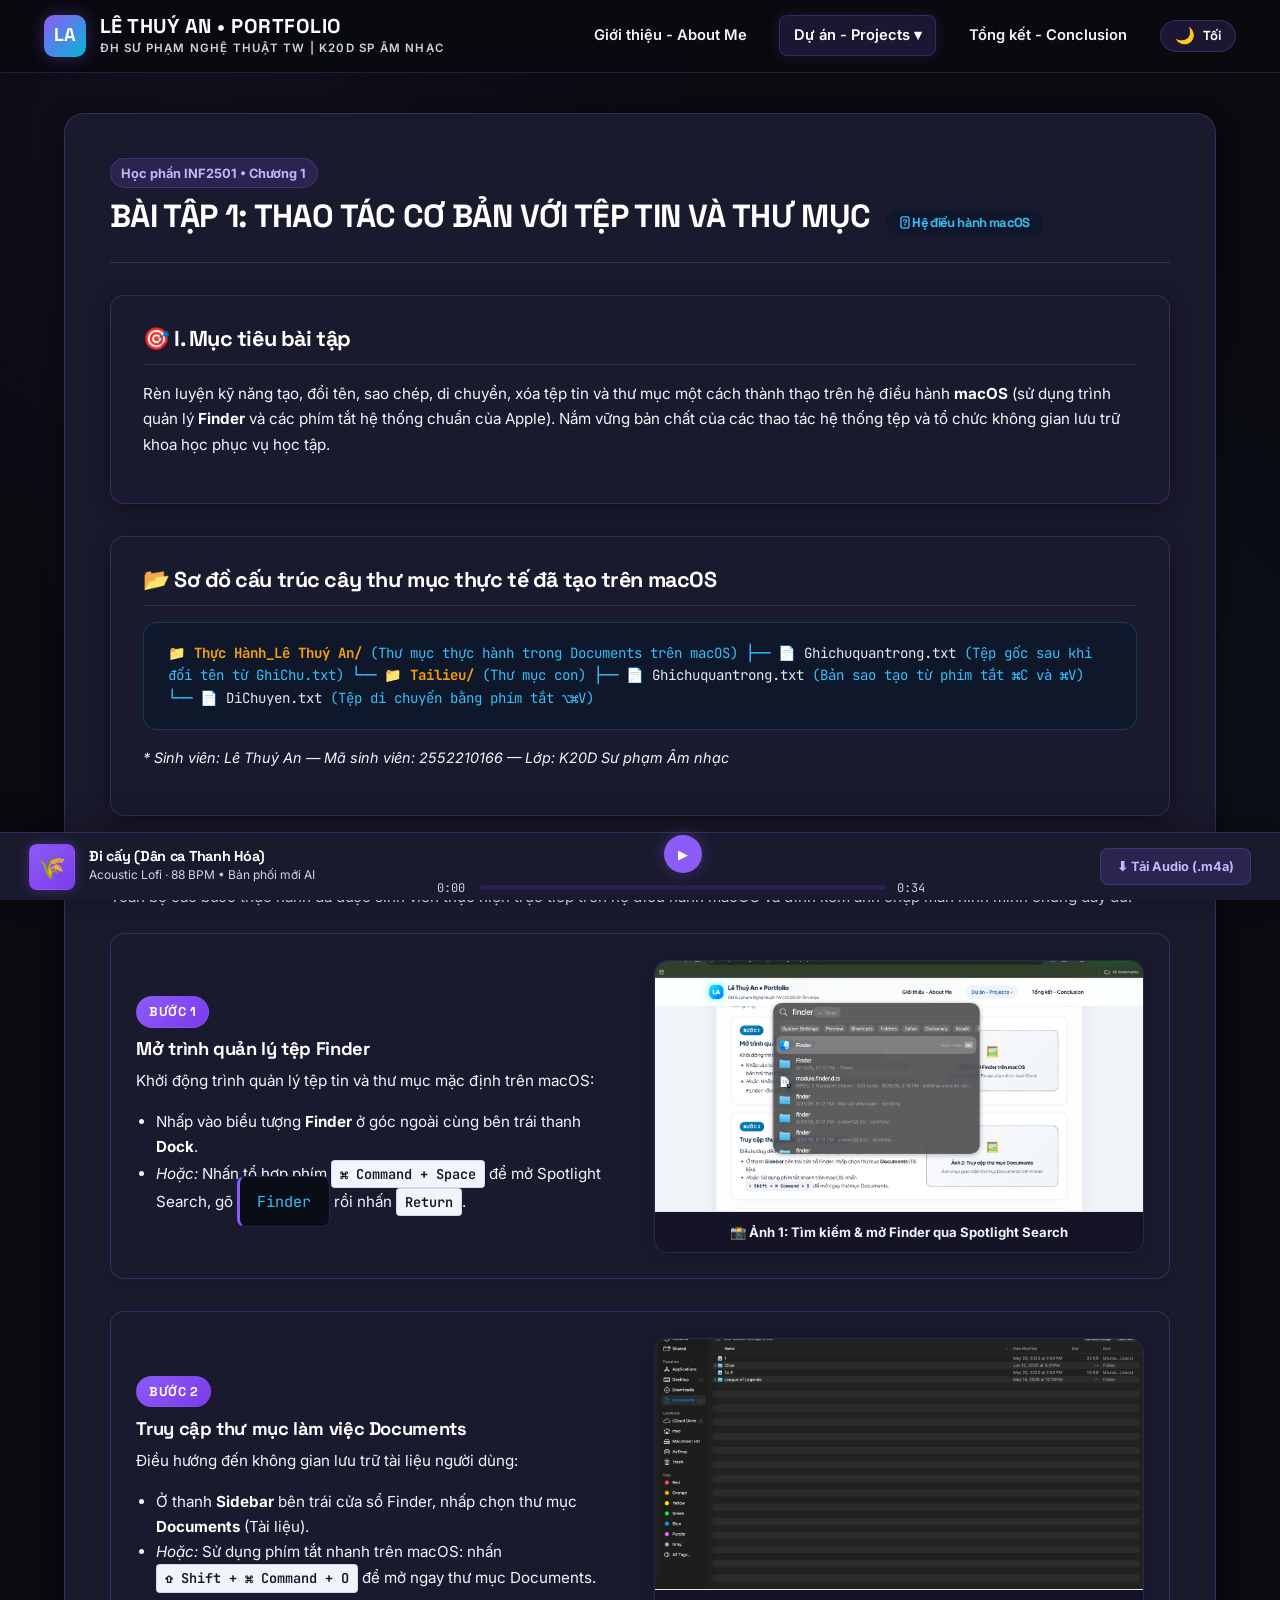
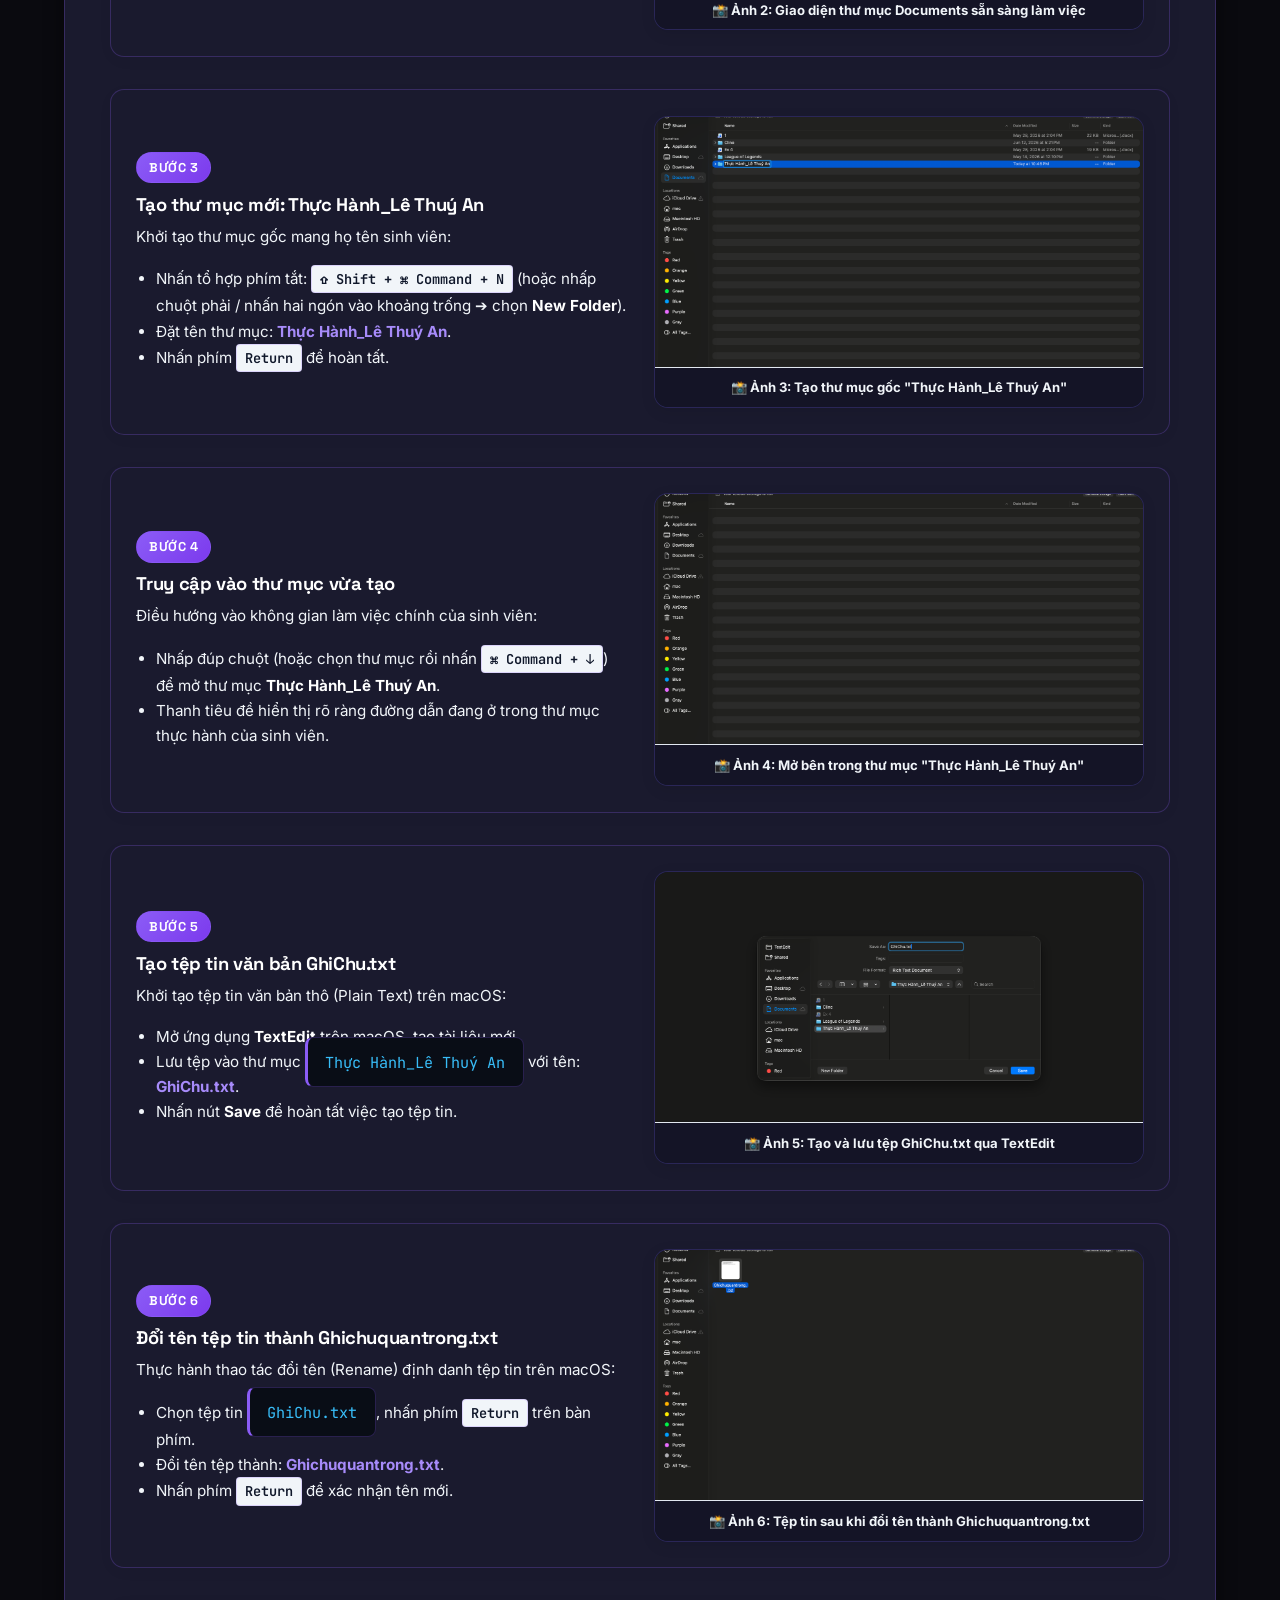
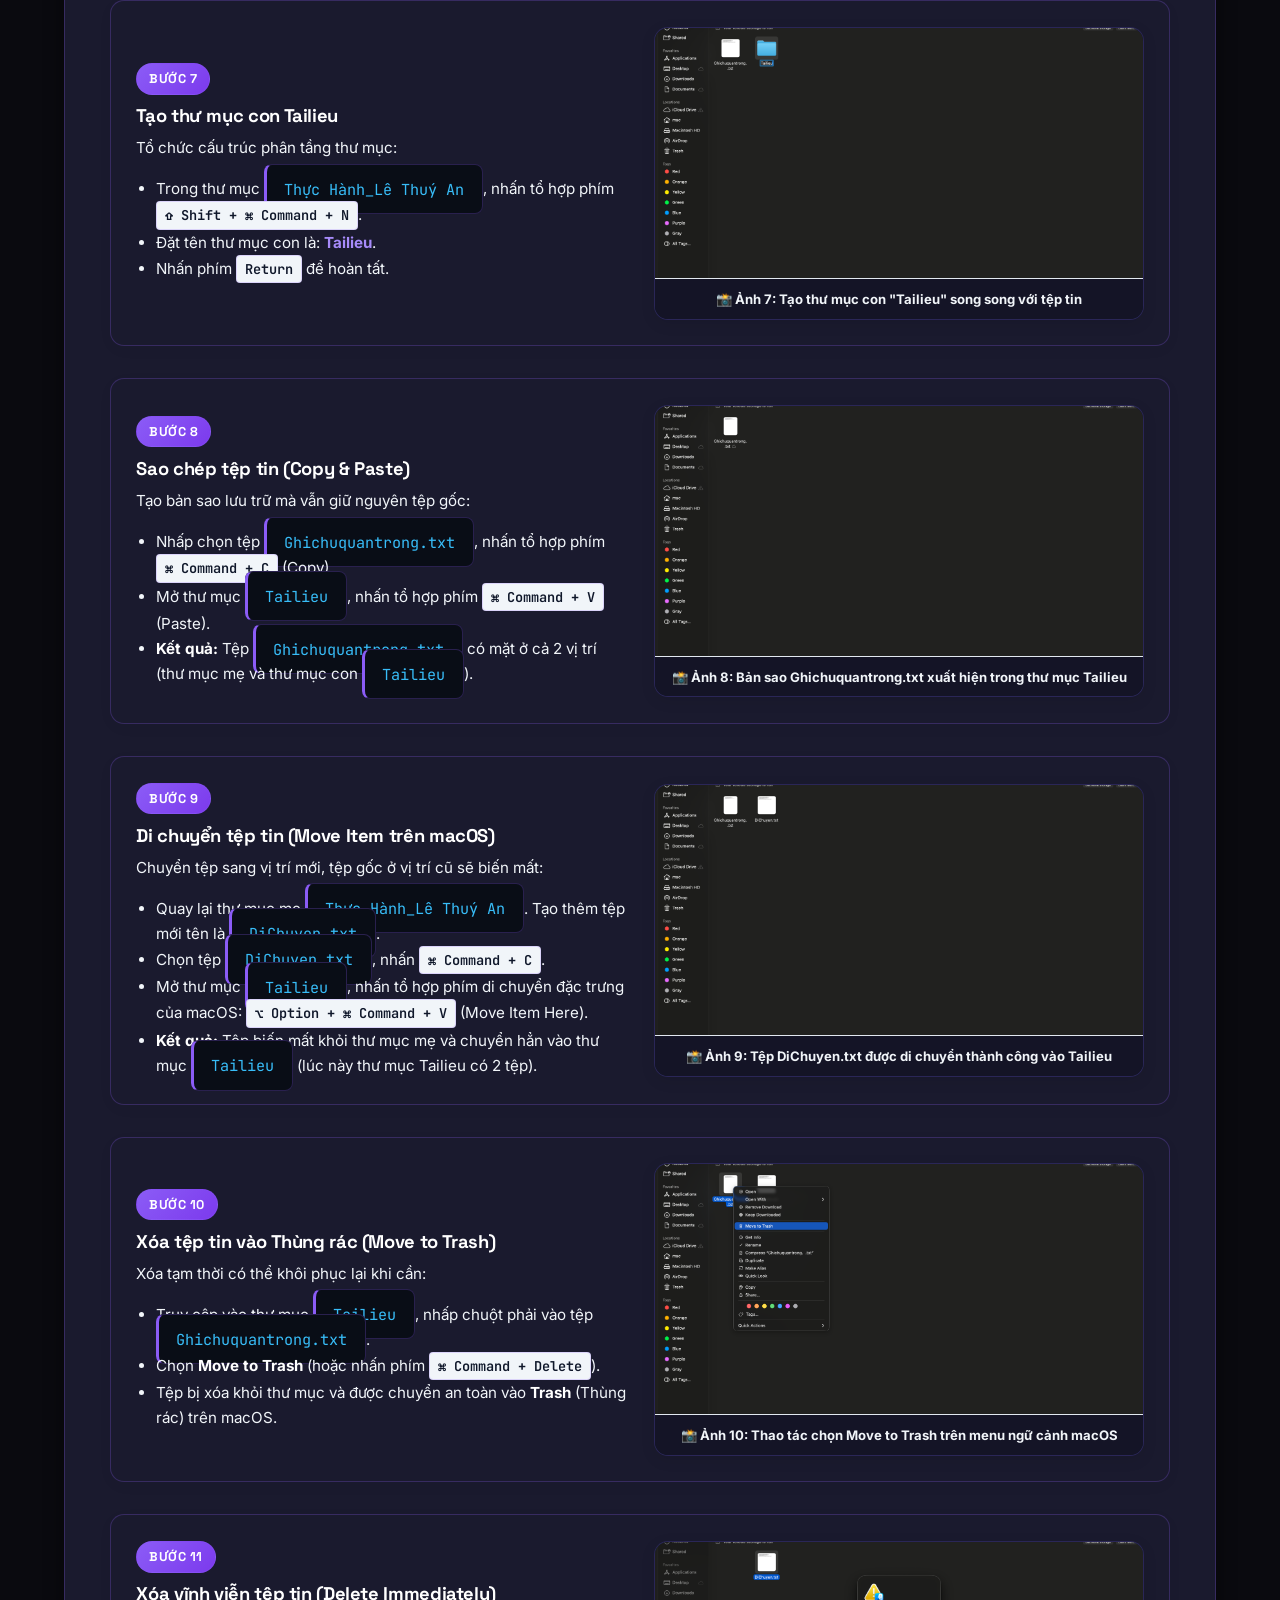
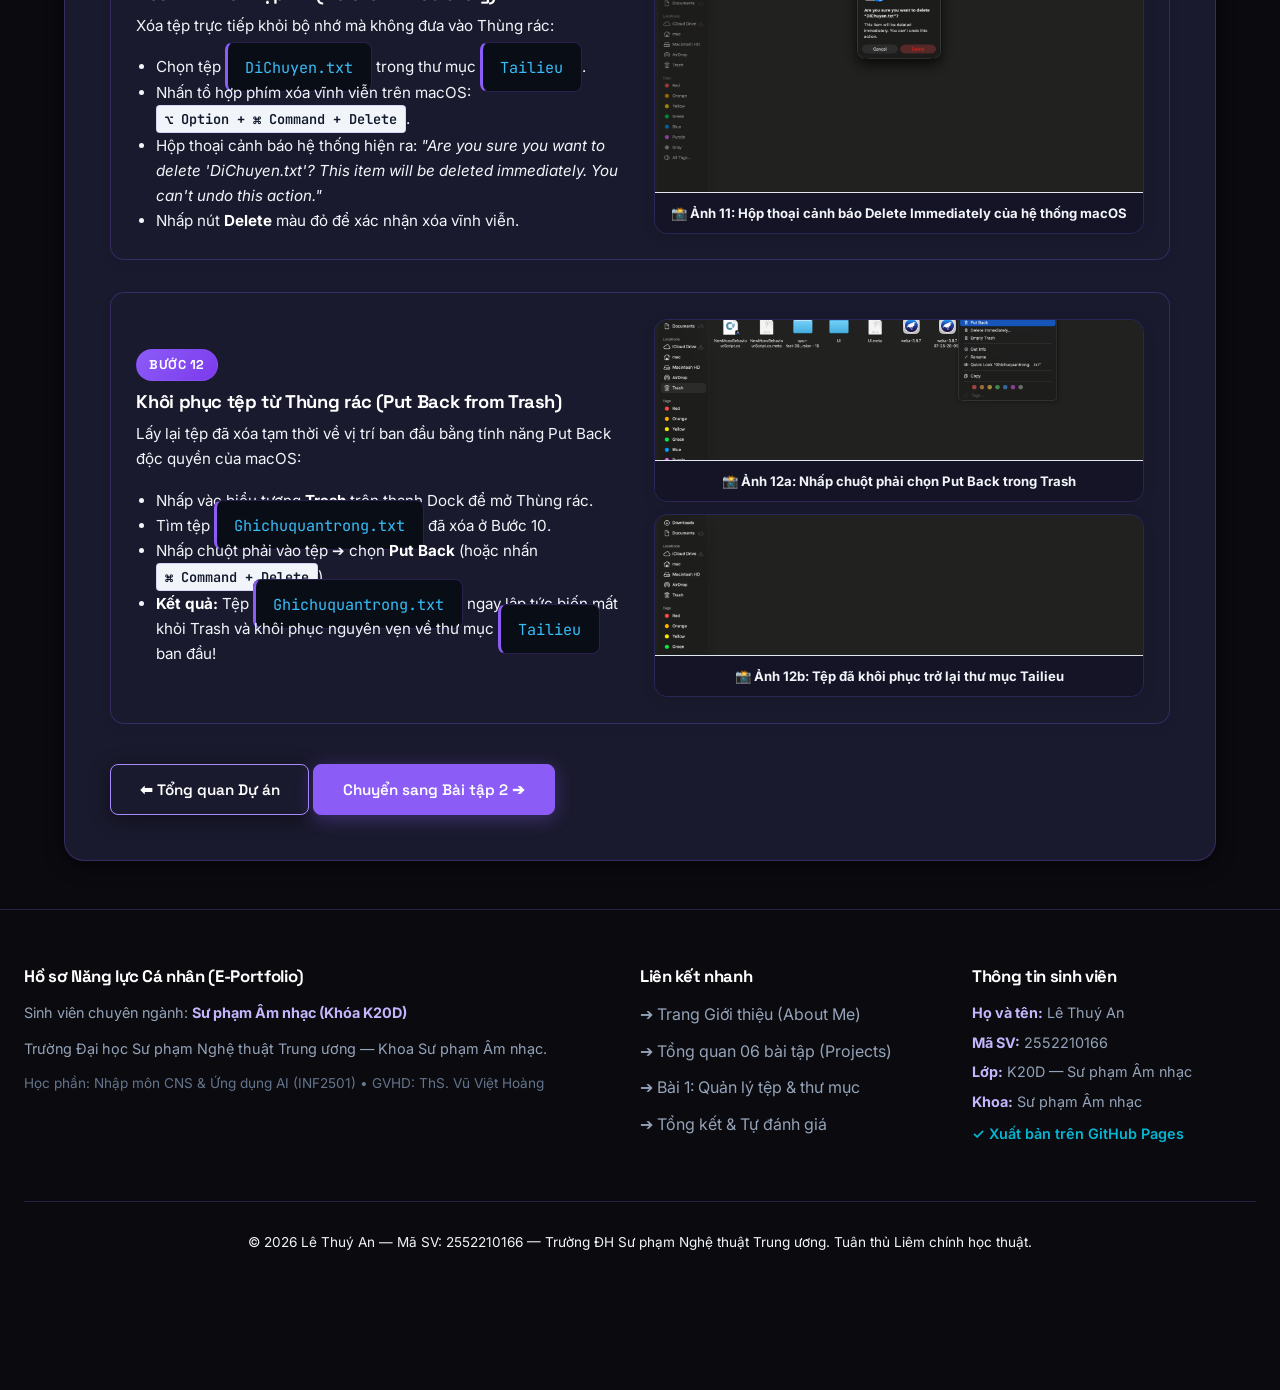
==== commit 123acdd5: "Add Light/Dark Theme toggle mode and enhance text contrast across all pages" ====
--- a/bai-tap-1.html
+++ b/bai-tap-1.html
@@ -20,7 +20,7 @@
       display: grid;
       grid-template-columns: 1fr 1fr;
       gap: 1.8rem;
-      background: #1A1A2E; color: #CBD5E1;
+      background: var(--bg-card); color: var(--text-body);
       border: 1px solid rgba(139, 92, 246, 0.22);
       border-radius: var(--radius-md);
       padding: 1.6rem;
@@ -53,7 +53,7 @@
       margin-bottom: 0.5rem;
     }
     .step-desc {
-      color: #CBD5E1;
+      color: var(--text-body);
       font-size: 0.95rem;
       line-height: 1.65;
     }
@@ -105,8 +105,8 @@
       transform: scale(1.02);
     }
     .img-caption {
-      background: #141426; color: #CBD5E1;
-      color: #CBD5E1;
+      background: var(--bg-card-alt); color: var(--text-body);
+      color: var(--text-body);
       font-size: 0.82rem;
       font-weight: 700;
       padding: 0.55rem 0.85rem;
@@ -146,6 +146,12 @@
       }
     }
   </style>
+  <script>
+    (function() {
+      const savedTheme = localStorage.getItem('theme') || 'dark';
+      document.documentElement.setAttribute('data-theme', savedTheme);
+    })();
+  </script>
 </head>
 <body>
   <!-- HEADER & NAVIGATION -->
@@ -194,7 +200,7 @@
       <!-- I. MỤC TIÊU BÀI TẬP -->
       <div class="feature-box goal" style="margin-bottom: 2rem;">
         <h3>🎯 I. Mục tiêu bài tập</h3>
-        <p style="line-height: 1.7; color: #CBD5E1;">
+        <p style="line-height: 1.7; color: var(--text-body);">
           Rèn luyện kỹ năng tạo, đổi tên, sao chép, di chuyển, xóa tệp tin và thư mục một cách thành thạo trên hệ điều hành <strong>macOS</strong> (sử dụng trình quản lý <strong>Finder</strong> và các phím tắt hệ thống chuẩn của Apple). Nắm vững bản chất của các thao tác hệ thống tệp và tổ chức không gian lưu trữ khoa học phục vụ học tập.
         </p>
       </div>
@@ -209,7 +215,7 @@
     ├── 📄 <span class="file">Ghichuquantrong.txt</span> (Bản sao tạo từ phím tắt ⌘C và ⌘V)
     └── 📄 <span class="file">DiChuyen.txt</span> (Tệp di chuyển bằng phím tắt ⌥⌘V)
         </div>
-        <p style="font-size: 0.9rem; color: #94A3B8; margin-top: 0.5rem;">
+        <p style="font-size: 0.9rem; color: var(--text-muted); margin-top: 0.5rem;">
           <em>* Sinh viên: Lê Thuý An — Mã sinh viên: 2552210166 — Lớp: K20D Sư phạm Âm nhạc</em>
         </p>
       </div>
@@ -219,7 +225,7 @@
         <h3 style="color: #A78BFA; font-size: 1.4rem; margin-bottom: 0.5rem;">
           📸 II. Quy trình 12 bước thực hiện trên macOS kèm ảnh minh chứng thực tế
         </h3>
-        <p style="color: #94A3B8; font-size: 0.95rem; margin-bottom: 1.5rem;">
+        <p style="color: var(--text-muted); font-size: 0.95rem; margin-bottom: 1.5rem;">
           Toàn bộ các bước thực hành đã được sinh viên thực hiện trực tiếp trên hệ điều hành macOS và đính kèm ảnh chụp màn hình minh chứng đầy đủ:
         </p>
 
--- a/css/style.css
+++ b/css/style.css
@@ -1,49 +1,90 @@
 /* ===================================================================
-   KVOLT-INSPIRED PREMIUM DARK CINEMATIC & AUDIO-FORWARD THEME
+   KVOLT-INSPIRED PREMIUM DUAL-THEME (DARK / LIGHT) & AUDIO-FORWARD
    Tailored for Le Thuy An E-Portfolio (Music Education & AI)
-   Palette: Deep Pitch Navy #0A0A0F, Navy-Black #0F0F1A, Dark Card #1A1A2E,
-            Electric Purple #8B5CF6, Cyan Glow #06B6D4, White #FFFFFF
+   Palette Dark: Pitch Navy #0A0A0F, Navy-Black #0F0F1A, Dark Card #1A1A2E,
+                 Electric Purple #8B5CF6, Cyan Glow #06B6D4, Pure White #FFFFFF
+   Palette Light: Soft Slate #F8FAFC, Crisp White #FFFFFF, Deep Violet #7C3AED,
+                  Charcoal #0F172A, Clean Lavender #EDE9FE
    Fonts: Space Grotesk (Headings) + Inter (Body) + JetBrains Mono (Code)
    =================================================================== */
 
 @import url('https://fonts.googleapis.com/css2?family=Space+Grotesk:wght@400;500;600;700;800&family=Inter:wght@300;400;500;600;700&family=JetBrains+Mono:wght@400;500;600&display=swap');
 
-:root {
+/* ===================================================================
+   THEME VARIABLES
+   =================================================================== */
+
+/* DARK THEME (DEFAULT) */
+:root, [data-theme="dark"] {
   --bg-base: #0A0A0F;           /* Base pitch dark */
   --bg-section: #0F0F1A;        /* Section deep navy-black */
   --bg-card: #1A1A2E;           /* Card dark surface */
   --bg-card-hover: #23233D;     /* Card hover */
   --bg-card-alt: #141426;       /* Alternate card surface */
   
-  --primary: #8B5CF6;           /* KVOLT Signature Purple-500 */
+  --primary: #8B5CF6;           /* Electric Purple-500 */
   --primary-dark: #7C3AED;      /* Purple-600 */
-  --primary-light: #A78BFA;     /* Purple-400 */
-  --primary-glow: rgba(139, 92, 246, 0.28);
-  --primary-glow-subtle: rgba(139, 92, 246, 0.15);
-  --primary-border: rgba(139, 92, 246, 0.22);
-  --primary-border-hover: rgba(139, 92, 246, 0.55);
+  --primary-light: #C4B5FD;     /* Bright Lavender */
+  --primary-glow: rgba(139, 92, 246, 0.32);
+  --primary-glow-subtle: rgba(139, 92, 246, 0.16);
+  --primary-border: rgba(139, 92, 246, 0.25);
+  --primary-border-hover: rgba(139, 92, 246, 0.65);
 
   --accent-cyan: #06B6D4;       /* Audio wave cyan pulse */
-  --accent-cyan-glow: rgba(6, 182, 212, 0.3);
-  --accent-emerald: #10B981;    /* Verified badge / success */
-  --accent-gold: #F59E0B;       /* Warm accent */
+  --accent-cyan-glow: rgba(6, 182, 212, 0.35);
+  --accent-emerald: #10B981;    /* Success */
+  --accent-gold: #F59E0B;       /* Warm gold */
   
-  --text-heading: #FFFFFF;      /* Headings pure white */
-  --text-body: #CBD5E1;         /* Body zinc-300 / slate-300 */
-  --text-muted: #94A3B8;        /* Muted slate-400 */
-  --text-dim: #64748B;          /* Dim metadata */
+  --text-heading: #FFFFFF;      /* 100% Crisp White */
+  --text-body: #F1F5F9;         /* High contrast off-white */
+  --text-muted: #CBD5E1;        /* Visible slate-300 */
+  --text-dim: #94A3B8;          /* Metadata */
   
-  --radius-sm: 8px;             /* Buttons & tags */
-  --radius-md: 14px;            /* Cards & dialogs */
-  --radius-lg: 20px;            /* Large panels */
+  --radius-sm: 8px;
+  --radius-md: 14px;
+  --radius-lg: 20px;
   --radius-full: 9999px;
   
   --font-heading: 'Space Grotesk', -apple-system, BlinkMacSystemFont, 'Segoe UI', Roboto, sans-serif;
   --font-body: 'Inter', -apple-system, BlinkMacSystemFont, 'Segoe UI', Roboto, sans-serif;
   --font-mono: 'JetBrains Mono', 'Fira Code', Consolas, monospace;
 
-  --card-shadow: 0 4px 20px rgba(0, 0, 0, 0.4);
-  --card-hover-shadow: 0 10px 35px rgba(139, 92, 246, 0.22);
+  --card-shadow: 0 4px 20px rgba(0, 0, 0, 0.45);
+  --card-hover-shadow: 0 10px 35px rgba(139, 92, 246, 0.25);
+  --header-bg: rgba(10, 10, 15, 0.88);
+  --header-border: rgba(139, 92, 246, 0.22);
+}
+
+/* LIGHT THEME */
+[data-theme="light"] {
+  --bg-base: #F8FAFC;           /* Clean soft slate */
+  --bg-section: #F1F5F9;        /* Light section background */
+  --bg-card: #FFFFFF;           /* Pure white card */
+  --bg-card-hover: #FFFFFF;     /* Pure white card hover */
+  --bg-card-alt: #F8FAFC;       /* Light card surface */
+  
+  --primary: #7C3AED;           /* Deep Violet-600 */
+  --primary-dark: #6D28D9;      /* Deep Violet-700 */
+  --primary-light: #6D28D9;     /* Violet-700 */
+  --primary-glow: rgba(124, 58, 237, 0.18);
+  --primary-glow-subtle: rgba(124, 58, 237, 0.08);
+  --primary-border: rgba(124, 58, 237, 0.18);
+  --primary-border-hover: rgba(124, 58, 237, 0.45);
+
+  --accent-cyan: #0284C7;       /* Ocean blue */
+  --accent-cyan-glow: rgba(2, 132, 199, 0.25);
+  --accent-emerald: #059669;    /* Forest green */
+  --accent-gold: #D97706;       /* Warm amber */
+  
+  --text-heading: #0F172A;      /* Deep navy-black */
+  --text-body: #1E293B;         /* Crisp charcoal */
+  --text-muted: #475569;        /* Medium slate */
+  --text-dim: #64748B;          /* Muted metadata */
+
+  --card-shadow: 0 4px 20px rgba(0, 0, 0, 0.05);
+  --card-hover-shadow: 0 12px 35px rgba(124, 58, 237, 0.14);
+  --header-bg: rgba(255, 255, 255, 0.92);
+  --header-border: rgba(226, 232, 240, 0.9);
 }
 
 /* Base Reset & Global Typography */
@@ -51,6 +92,7 @@
   box-sizing: border-box;
   margin: 0;
   padding: 0;
+  transition: background-color 0.25s ease, border-color 0.25s ease, color 0.15s ease;
 }
 
 html {
@@ -60,22 +102,22 @@
 body {
   background-color: var(--bg-base);
   background-image: 
-    radial-gradient(circle at 15% 15%, rgba(139, 92, 246, 0.08) 0%, transparent 40%),
-    radial-gradient(circle at 85% 85%, rgba(6, 182, 212, 0.06) 0%, transparent 40%);
+    radial-gradient(circle at 15% 15%, rgba(139, 92, 246, 0.06) 0%, transparent 40%),
+    radial-gradient(circle at 85% 85%, rgba(6, 182, 212, 0.05) 0%, transparent 40%);
   background-attachment: fixed;
   color: var(--text-body);
   font-family: var(--font-body);
-  line-height: 1.65;
+  line-height: 1.68;
   -webkit-font-smoothing: antialiased;
   -moz-osx-font-smoothing: grayscale;
   padding-bottom: 80px; /* Space for persistent bottom player */
   overflow-x: hidden;
 }
 
-/* Headings */
+/* Headings with Optimal Contrast */
 h1, h2, h3, h4, h5, h6 {
   font-family: var(--font-heading);
-  color: var(--text-heading);
+  color: var(--text-heading) !important;
   font-weight: 700;
   letter-spacing: -0.02em;
   line-height: 1.25;
@@ -84,6 +126,11 @@
 p {
   color: var(--text-body);
   margin-bottom: 1rem;
+}
+
+strong {
+  color: var(--text-heading);
+  font-weight: 700;
 }
 
 a {
@@ -93,7 +140,7 @@
 }
 
 a:hover {
-  color: #FFFFFF;
+  color: var(--text-heading);
 }
 
 /* Container */
@@ -105,28 +152,28 @@
 }
 
 /* ===================================================================
-   NAVIGATION BAR (KVOLT CINEMATIC FROSTED)
+   NAVIGATION BAR
    =================================================================== */
 .site-header {
   position: sticky;
   top: 0;
   z-index: 1000;
-  background: rgba(10, 10, 15, 0.88);
+  background: var(--header-bg);
   backdrop-filter: blur(16px);
   -webkit-backdrop-filter: blur(16px);
-  border-bottom: 1px solid var(--primary-border);
+  border-bottom: 1px solid var(--header-border);
   transition: all 0.3s ease;
 }
 
 .site-header.scrolled {
-  background: rgba(10, 10, 15, 0.98);
-  box-shadow: 0 8px 30px rgba(0, 0, 0, 0.6);
+  background: var(--bg-base);
+  box-shadow: 0 8px 30px rgba(0, 0, 0, 0.15);
 }
 
 .nav-container {
   max-width: 1240px;
   margin: 0 auto;
-  padding: 0.9rem 1.5rem;
+  padding: 0.85rem 1.5rem;
   display: flex;
   align-items: center;
   justify-content: space-between;
@@ -151,14 +198,14 @@
   font-weight: 800;
   font-size: 1.15rem;
   color: #FFFFFF;
-  box-shadow: 0 0 18px rgba(139, 92, 246, 0.45);
+  box-shadow: 0 0 18px var(--primary-glow);
   letter-spacing: 0.5px;
 }
 
 .logo-text h1 {
   font-size: 1.25rem;
   font-weight: 800;
-  color: #FFFFFF;
+  color: var(--text-heading) !important;
   letter-spacing: 0.5px;
   text-transform: uppercase;
 }
@@ -175,7 +222,7 @@
 .nav-menu {
   display: flex;
   align-items: center;
-  gap: 1.5rem;
+  gap: 1.2rem;
   list-style: none;
 }
 
@@ -187,7 +234,7 @@
   color: var(--text-body);
   font-size: 0.92rem;
   font-weight: 600;
-  padding: 0.5rem 0.9rem;
+  padding: 0.45rem 0.85rem;
   border-radius: var(--radius-sm);
   transition: all 0.2s ease;
   display: inline-flex;
@@ -196,15 +243,45 @@
 }
 
 .nav-link:hover {
-  color: #FFFFFF;
-  background: rgba(139, 92, 246, 0.14);
+  color: var(--text-heading);
+  background: var(--primary-glow-subtle);
 }
 
 .nav-link.active {
-  color: #FFFFFF;
-  background: rgba(139, 92, 246, 0.22);
-  border: 1px solid var(--primary-border);
-  box-shadow: 0 0 15px rgba(139, 92, 246, 0.2);
+  color: var(--text-heading);
+  background: var(--primary-glow-subtle);
+  border: 1px solid var(--primary-border);
+  box-shadow: 0 0 15px var(--primary-glow-subtle);
+}
+
+/* Theme Toggle Button */
+.theme-toggle-btn {
+  display: inline-flex;
+  align-items: center;
+  gap: 0.45rem;
+  background: var(--primary-glow-subtle);
+  border: 1px solid var(--primary-border);
+  color: var(--text-heading);
+  padding: 0.42rem 0.9rem;
+  border-radius: var(--radius-full);
+  cursor: pointer;
+  font-family: var(--font-heading);
+  font-size: 0.82rem;
+  font-weight: 700;
+  transition: all 0.25s ease;
+}
+
+.theme-toggle-btn:hover {
+  background: var(--primary);
+  color: #FFFFFF !important;
+  border-color: var(--primary);
+  box-shadow: 0 0 16px var(--primary-glow);
+  transform: translateY(-1px);
+}
+
+.theme-icon {
+  font-size: 1rem;
+  line-height: 1;
 }
 
 /* Dropdown */
@@ -218,7 +295,7 @@
   min-width: 280px;
   padding: 0.6rem 0;
   list-style: none;
-  box-shadow: 0 15px 40px rgba(0, 0, 0, 0.7);
+  box-shadow: 0 15px 40px rgba(0, 0, 0, 0.25);
   display: none;
   z-index: 1010;
   animation: fadeInDown 0.2s ease;
@@ -240,8 +317,8 @@
 }
 
 .dropdown-item:hover {
-  background: rgba(139, 92, 246, 0.18);
-  color: #FFFFFF;
+  background: var(--primary-glow-subtle);
+  color: var(--text-heading);
   padding-left: 1.45rem;
 }
 
@@ -249,7 +326,7 @@
   display: none;
   background: transparent;
   border: 1px solid var(--primary-border);
-  color: #FFFFFF;
+  color: var(--text-heading);
   font-size: 1.4rem;
   padding: 0.4rem 0.75rem;
   border-radius: var(--radius-sm);
@@ -257,7 +334,7 @@
 }
 
 /* ===================================================================
-   HERO SECTION (DARK, CINEMATIC, AUDIO-FORWARD)
+   HERO SECTION
    =================================================================== */
 .hero-section {
   position: relative;
@@ -269,9 +346,9 @@
   padding: 4rem 1.5rem 3rem;
   overflow: hidden;
   background: 
-    radial-gradient(circle at 50% 25%, rgba(139, 92, 246, 0.16) 0%, transparent 60%),
+    radial-gradient(circle at 50% 25%, var(--primary-glow-subtle) 0%, transparent 60%),
     linear-gradient(180deg, var(--bg-base) 0%, var(--bg-section) 100%);
-  border-bottom: 1px solid var(--primary-border);
+  border-bottom: 1px solid var(--header-border);
 }
 
 .hero-glow-1 {
@@ -280,7 +357,7 @@
   left: 15%;
   width: 450px;
   height: 450px;
-  background: radial-gradient(circle, rgba(139, 92, 246, 0.15) 0%, transparent 70%);
+  background: radial-gradient(circle, var(--primary-glow-subtle) 0%, transparent 70%);
   filter: blur(60px);
   pointer-events: none;
   animation: pulseGlow 6s ease-in-out infinite alternate;
@@ -292,7 +369,7 @@
   right: 15%;
   width: 400px;
   height: 400px;
-  background: radial-gradient(circle, rgba(6, 182, 212, 0.12) 0%, transparent 70%);
+  background: radial-gradient(circle, var(--accent-cyan-glow) 0%, transparent 70%);
   filter: blur(60px);
   pointer-events: none;
   animation: pulseGlow 7s ease-in-out infinite alternate-reverse;
@@ -309,8 +386,8 @@
   display: inline-flex;
   align-items: center;
   gap: 0.6rem;
-  background: rgba(139, 92, 246, 0.12);
-  border: 1px solid rgba(139, 92, 246, 0.35);
+  background: var(--primary-glow-subtle);
+  border: 1px solid var(--primary-border);
   color: var(--primary-light);
   font-size: 0.82rem;
   font-weight: 700;
@@ -319,15 +396,15 @@
   padding: 0.4rem 1.2rem;
   border-radius: var(--radius-full);
   margin-bottom: 1.5rem;
-  box-shadow: 0 0 15px rgba(139, 92, 246, 0.2);
+  box-shadow: 0 0 15px var(--primary-glow-subtle);
 }
 
 .status-dot {
   width: 8px;
   height: 8px;
-  background: #10B981;
+  background: var(--accent-emerald);
   border-radius: 50%;
-  box-shadow: 0 0 8px #10B981;
+  box-shadow: 0 0 8px var(--accent-emerald);
   animation: blink 1.8s infinite;
 }
 
@@ -335,7 +412,7 @@
   font-size: clamp(2.6rem, 6.5vw, 4.4rem);
   font-family: var(--font-heading);
   font-weight: 800;
-  color: #FFFFFF;
+  color: var(--text-heading) !important;
   line-height: 1.1;
   margin-bottom: 1.2rem;
   letter-spacing: -0.03em;
@@ -343,7 +420,7 @@
 }
 
 .gradient-text {
-  background: linear-gradient(135deg, #FFFFFF 20%, #A78BFA 60%, #06B6D4 100%);
+  background: linear-gradient(135deg, var(--text-heading) 20%, var(--primary) 60%, var(--accent-cyan) 100%);
   -webkit-background-clip: text;
   -webkit-text-fill-color: transparent;
   display: inline-block;
@@ -352,7 +429,7 @@
 .hero-desc {
   font-size: 1.15rem;
   color: var(--text-body);
-  max-width: 740px;
+  max-width: 760px;
   margin: 0 auto 2.2rem;
   line-height: 1.7;
 }
@@ -386,28 +463,28 @@
   background: var(--primary);
   color: #FFFFFF !important;
   border: 1px solid var(--primary);
-  box-shadow: 0 4px 18px rgba(139, 92, 246, 0.45);
+  box-shadow: 0 4px 18px var(--primary-glow);
 }
 
 .btn-primary:hover {
   background: var(--primary-dark);
   border-color: var(--primary-dark);
   transform: translateY(-2px);
-  box-shadow: 0 8px 25px rgba(139, 92, 246, 0.65);
+  box-shadow: 0 8px 25px var(--primary-glow);
 }
 
 .btn-secondary, .btn-glass {
-  background: rgba(26, 26, 46, 0.85);
-  color: #FFFFFF !important;
-  border: 1px solid var(--primary-border);
-  box-shadow: 0 4px 15px rgba(0, 0, 0, 0.3);
+  background: var(--bg-card);
+  color: var(--text-heading) !important;
+  border: 1px solid var(--primary-border);
+  box-shadow: var(--card-shadow);
 }
 
 .btn-secondary:hover, .btn-glass:hover {
   border-color: var(--primary);
-  background: rgba(139, 92, 246, 0.18);
+  background: var(--primary-glow-subtle);
   transform: translateY(-2px);
-  box-shadow: 0 6px 20px rgba(139, 92, 246, 0.3);
+  box-shadow: var(--card-hover-shadow);
 }
 
 /* Audio Waveform Equalizer (Bottom of Hero) */
@@ -419,7 +496,7 @@
   height: 52px;
   margin: 1.5rem auto 0;
   padding: 0.5rem 1.2rem;
-  background: rgba(26, 26, 46, 0.4);
+  background: var(--primary-glow-subtle);
   border: 1px solid var(--primary-border);
   border-radius: var(--radius-full);
   width: fit-content;
@@ -430,7 +507,7 @@
   border-radius: 3px;
   background: linear-gradient(180deg, var(--accent-cyan) 0%, var(--primary) 100%);
   animation: equalizer 1.4s ease-in-out infinite alternate;
-  box-shadow: 0 0 10px rgba(139, 92, 246, 0.5);
+  box-shadow: 0 0 10px var(--primary-glow);
 }
 
 .bar:nth-child(1) { height: 16px; animation-delay: 0.1s; }
@@ -443,7 +520,7 @@
 .bar:nth-child(8) { height: 18px; animation-delay: 0.45s; }
 
 /* ===================================================================
-   CARDS & ASSIGNMENT LAYOUTS (KVOLT #1A1A2E DARK SURFACE)
+   CARDS & ASSIGNMENT LAYOUTS (OPTIMAL HIGH CONTRAST)
    =================================================================== */
 .assignment-wrapper, .main-wrapper {
   max-width: 1200px;
@@ -451,7 +528,7 @@
 }
 
 .card, .project-card, .feature-box, .step-card, .craap-card, 
-.query-item, .rctof-item, .meeting-meta-box, .slide-card, .art-card {
+.query-item, .rctof-item, .meeting-meta-box, .slide-card, .art-card, .glass-panel {
   background: var(--bg-card) !important;
   border: 1px solid var(--primary-border) !important;
   border-radius: var(--radius-md);
@@ -467,7 +544,7 @@
   transform: translateY(-3px);
 }
 
-/* Feature Boxes (Sections a, b, c, d) */
+/* Feature Boxes */
 .feature-box {
   padding: 1.8rem 2rem;
   margin-bottom: 2rem;
@@ -475,22 +552,23 @@
 
 .feature-box h3 {
   font-size: 1.35rem;
-  color: #FFFFFF !important;
+  color: var(--text-heading) !important;
   margin-bottom: 1rem;
   display: flex;
   align-items: center;
   gap: 0.6rem;
-  border-bottom: 1px solid rgba(139, 92, 246, 0.18);
+  border-bottom: 1px solid var(--primary-border);
   padding-bottom: 0.75rem;
 }
 
 .feature-box p, .feature-box li {
   color: var(--text-body) !important;
   line-height: 1.7;
+  font-size: 0.95rem;
 }
 
 .feature-box strong {
-  color: #FFFFFF;
+  color: var(--text-heading) !important;
 }
 
 /* Step Card (Bai 1) */
@@ -517,7 +595,7 @@
 }
 
 .step-badge {
-  background: rgba(139, 92, 246, 0.2);
+  background: var(--primary-glow-subtle);
   color: var(--primary-light);
   font-family: var(--font-heading);
   font-weight: 800;
@@ -529,13 +607,13 @@
 
 .step-title {
   font-size: 1.15rem;
-  color: #FFFFFF !important;
+  color: var(--text-heading) !important;
 }
 
 .step-desc {
   color: var(--text-body) !important;
   font-size: 0.95rem;
-  line-height: 1.65;
+  line-height: 1.68;
 }
 
 .step-action {
@@ -545,15 +623,15 @@
   margin-top: 0.8rem;
   border-radius: 4px;
   font-size: 0.9rem;
-  color: #E2E8F0 !important;
+  color: var(--text-body) !important;
 }
 
 .screenshot-card {
-  background: #0A0A0F;
+  background: var(--bg-card-alt);
   border: 1px solid var(--primary-border);
   border-radius: var(--radius-sm);
   overflow: hidden;
-  box-shadow: 0 4px 20px rgba(0, 0, 0, 0.5);
+  box-shadow: 0 4px 20px rgba(0, 0, 0, 0.2);
 }
 
 .screenshot-img {
@@ -588,7 +666,7 @@
   gap: 1.5rem;
 }
 
-/* Tables */
+/* Tables with High Contrast */
 table, .table-ai, .modern-table {
   width: 100%;
   border-collapse: separate;
@@ -601,7 +679,7 @@
 }
 
 th {
-  background: linear-gradient(135deg, #1E1B4B 0%, #2E1065 100%) !important;
+  background: linear-gradient(135deg, var(--primary-dark) 0%, #1E1B4B 100%) !important;
   color: #FFFFFF !important;
   font-family: var(--font-heading);
   font-weight: 700;
@@ -613,7 +691,7 @@
 
 td {
   padding: 0.95rem 1.1rem;
-  border-bottom: 1px solid rgba(139, 92, 246, 0.1);
+  border-bottom: 1px solid var(--primary-border);
   color: var(--text-body) !important;
   background: var(--bg-card);
   font-size: 0.9rem;
@@ -621,19 +699,19 @@
 }
 
 tr:nth-child(even) td {
-  background: var(--bg-card-alt);
+  background: var(--bg-card-alt) !important;
 }
 
 tr:hover td {
-  background: rgba(139, 92, 246, 0.08);
-}
-
-/* Code & Prompt Boxes */
+  background: var(--primary-glow-subtle) !important;
+}
+
+/* Code & Prompt Boxes (Always Crisp Monospace) */
 pre, code, .code-box, .prompt-mini-box, .prompt-showcase-box, .query-code {
-  background: #0A0A0F !important;
+  background: #090D16 !important;
   border: 1px solid var(--primary-border) !important;
   border-left: 3px solid var(--primary) !important;
-  color: #A7F3D0 !important;
+  color: #38BDF8 !important;
   font-family: var(--font-mono);
   border-radius: var(--radius-sm);
   padding: 0.85rem 1.1rem;
@@ -653,7 +731,7 @@
 
 .badge-tool, .badge-tag {
   display: inline-block;
-  background: rgba(139, 92, 246, 0.18);
+  background: var(--primary-glow-subtle);
   color: var(--primary-light);
   border: 1px solid var(--primary-border);
   font-weight: 700;
@@ -663,7 +741,7 @@
 }
 
 /* ===================================================================
-   PERSISTENT BOTTOM AUDIO PLAYER (KVOLT SIGNATURE)
+   PERSISTENT BOTTOM AUDIO PLAYER
    =================================================================== */
 .kvolt-bottom-player {
   position: fixed;
@@ -671,7 +749,7 @@
   left: 0;
   right: 0;
   height: 68px;
-  background: rgba(26, 26, 46, 0.96);
+  background: var(--bg-card);
   backdrop-filter: blur(20px);
   -webkit-backdrop-filter: blur(20px);
   border-top: 1px solid var(--primary-border);
@@ -680,7 +758,7 @@
   justify-content: space-between;
   padding: 0 1.8rem;
   z-index: 9999;
-  box-shadow: 0 -8px 30px rgba(0, 0, 0, 0.6);
+  box-shadow: 0 -8px 30px rgba(0, 0, 0, 0.25);
   transition: transform 0.3s ease;
 }
 
@@ -695,18 +773,18 @@
   width: 46px;
   height: 46px;
   border-radius: 8px;
-  background: linear-gradient(135deg, var(--primary) 0%, #1e1b4b 100%);
+  background: linear-gradient(135deg, var(--primary) 0%, var(--primary-dark) 100%);
   display: flex;
   align-items: center;
   justify-content: center;
   font-size: 1.4rem;
   border: 1px solid var(--primary-border);
-  box-shadow: 0 0 12px rgba(139, 92, 246, 0.3);
+  box-shadow: 0 0 12px var(--primary-glow);
 }
 
 .player-meta h4 {
   font-size: 0.9rem;
-  color: #FFFFFF;
+  color: var(--text-heading) !important;
   font-weight: 700;
   margin: 0;
 }
@@ -745,7 +823,7 @@
   justify-content: center;
   cursor: pointer;
   transition: all 0.2s ease;
-  box-shadow: 0 0 15px rgba(139, 92, 246, 0.4);
+  box-shadow: 0 0 15px var(--primary-glow);
 }
 
 .player-btn-circle:hover {
@@ -770,7 +848,7 @@
 .player-progress-bar {
   flex-grow: 1;
   height: 5px;
-  background: rgba(255, 255, 255, 0.15);
+  background: rgba(124, 58, 237, 0.18);
   border-radius: 3px;
   cursor: pointer;
   position: relative;
@@ -794,7 +872,7 @@
 }
 
 .player-action-btn {
-  background: rgba(139, 92, 246, 0.18);
+  background: var(--primary-glow-subtle);
   border: 1px solid var(--primary-border);
   color: var(--primary-light);
   font-size: 0.8rem;
@@ -811,13 +889,157 @@
 }
 
 /* ===================================================================
-   FOOTER (DARK #0A0A0F)
+   PROFILE & PROJECT COMPONENTS
+   =================================================================== */
+.main-wrapper {
+  max-width: 1200px;
+  margin: 2.5rem auto;
+  padding: 0 1.5rem;
+}
+
+.glass-panel {
+  background: var(--bg-card) !important;
+  border: 1px solid var(--primary-border) !important;
+  border-radius: var(--radius-lg);
+  padding: 2.8rem;
+  box-shadow: var(--card-shadow);
+  margin-bottom: 2.5rem;
+}
+
+.page-header-box {
+  border-bottom: 1px solid var(--primary-border);
+  padding-bottom: 1.5rem;
+  margin-bottom: 2rem;
+}
+
+.page-heading {
+  font-size: 2rem;
+  font-family: var(--font-heading);
+  font-weight: 800;
+  color: var(--text-heading) !important;
+  line-height: 1.3;
+  margin-top: 0.5rem;
+}
+
+.profile-showcase {
+  display: flex;
+  align-items: center;
+  gap: 2.5rem;
+  background: var(--bg-card-alt) !important;
+  border-radius: var(--radius-md);
+  padding: 2.2rem;
+  border: 1px solid var(--primary-border) !important;
+  margin-bottom: 2rem;
+}
+
+.profile-avatar-wrap {
+  position: relative;
+  flex-shrink: 0;
+}
+
+.profile-avatar-img {
+  width: 170px;
+  height: 170px;
+  border-radius: 50%;
+  object-fit: cover;
+  border: 3px solid var(--primary);
+  box-shadow: 0 0 25px var(--primary-glow);
+}
+
+.avatar-badge-tag {
+  position: absolute;
+  bottom: 6px;
+  right: 6px;
+  background: var(--primary);
+  color: #FFFFFF;
+  font-size: 0.75rem;
+  font-weight: 800;
+  padding: 0.25rem 0.7rem;
+  border-radius: var(--radius-full);
+  box-shadow: 0 2px 10px rgba(0, 0, 0, 0.4);
+  letter-spacing: 0.5px;
+}
+
+.profile-details h3 {
+  font-size: 1.8rem;
+  font-family: var(--font-heading);
+  color: var(--text-heading) !important;
+  font-weight: 700;
+  margin-bottom: 0.5rem;
+}
+
+.meta-grid {
+  display: grid;
+  grid-template-columns: repeat(auto-fit, minmax(280px, 1fr));
+  gap: 0.6rem 1.5rem;
+  margin: 1rem 0;
+  list-style: none;
+}
+
+.meta-grid li {
+  font-size: 0.95rem;
+  color: var(--text-body);
+}
+
+.meta-grid strong {
+  color: var(--primary-light);
+}
+
+/* Project Cards */
+.project-card {
+  display: flex;
+  flex-direction: column;
+  justify-content: space-between;
+  background: var(--bg-card) !important;
+  border: 1px solid var(--primary-border) !important;
+  border-radius: var(--radius-md);
+  padding: 2rem;
+  transition: all 0.3s ease;
+  box-shadow: var(--card-shadow);
+}
+
+.project-card:hover {
+  border-color: var(--primary-border-hover) !important;
+  box-shadow: var(--card-hover-shadow) !important;
+  transform: translateY(-4px);
+}
+
+.card-top-badge {
+  display: inline-block;
+  background: var(--primary-glow-subtle);
+  color: var(--primary-light);
+  font-weight: 700;
+  font-size: 0.78rem;
+  padding: 0.25rem 0.8rem;
+  border-radius: var(--radius-full);
+  border: 1px solid var(--primary-border);
+  margin-bottom: 1rem;
+}
+
+.card-title {
+  font-size: 1.25rem;
+  font-family: var(--font-heading);
+  font-weight: 700;
+  color: var(--text-heading) !important;
+  margin-bottom: 0.8rem;
+  line-height: 1.4;
+}
+
+.card-desc {
+  font-size: 0.92rem;
+  color: var(--text-muted) !important;
+  margin-bottom: 1.5rem;
+  flex-grow: 1;
+}
+
+/* ===================================================================
+   FOOTER
    =================================================================== */
 .site-footer {
   background: #0A0A0F;
   border-top: 1px solid var(--primary-border);
   padding: 3.5rem 1.5rem 2.5rem;
-  color: var(--text-muted);
+  color: #94A3B8;
   margin-top: 3rem;
 }
 
@@ -831,17 +1053,53 @@
 
 .footer-col h4 {
   font-size: 1.05rem;
-  color: #FFFFFF;
+  color: #FFFFFF !important;
   margin-bottom: 0.9rem;
 }
 
 .footer-col p {
   font-size: 0.9rem;
   line-height: 1.6;
-  color: var(--text-muted);
+  color: #94A3B8;
 }
 
 .footer-col strong {
+  color: var(--primary-light);
+}
+
+.footer-grid {
+  max-width: 1240px;
+  margin: 0 auto;
+  display: grid;
+  grid-template-columns: 2fr 1fr 1fr;
+  gap: 3rem;
+  margin-bottom: 2.5rem;
+}
+
+.footer-credit {
+  max-width: 1240px;
+  margin: 0 auto;
+  padding-top: 1.8rem;
+  border-top: 1px solid var(--primary-border);
+  text-align: center;
+  font-size: 0.85rem;
+  color: #94A3B8;
+}
+
+.footer-col ul {
+  list-style: none;
+}
+
+.footer-col li {
+  margin-bottom: 0.6rem;
+}
+
+.footer-col a {
+  color: #94A3B8;
+  transition: color 0.2s;
+}
+
+.footer-col a:hover {
   color: var(--primary-light);
 }
 
@@ -852,10 +1110,10 @@
   right: 25px;
   background: var(--bg-card);
   border: 1px solid var(--primary);
-  color: #FFFFFF;
+  color: var(--text-heading);
   padding: 0.85rem 1.4rem;
   border-radius: var(--radius-sm);
-  box-shadow: 0 8px 30px rgba(0, 0, 0, 0.6);
+  box-shadow: 0 8px 30px rgba(0, 0, 0, 0.4);
   z-index: 10000;
   display: flex;
   align-items: center;
@@ -919,193 +1177,6 @@
   .player-right {
     display: none;
   }
-}
-
-
-/* ===================================================================
-   ADDITIONAL PROFILE, DASHBOARD & COMPONENT STYLING (DARK THEME)
-   =================================================================== */
-
-.main-wrapper {
-  max-width: 1200px;
-  margin: 2.5rem auto;
-  padding: 0 1.5rem;
-}
-
-.glass-panel {
-  background: var(--bg-card) !important;
-  border: 1px solid var(--primary-border) !important;
-  border-radius: var(--radius-lg);
-  padding: 2.8rem;
-  box-shadow: var(--card-shadow);
-  margin-bottom: 2.5rem;
-}
-
-.page-header-box {
-  border-bottom: 1px solid var(--primary-border);
-  padding-bottom: 1.5rem;
-  margin-bottom: 2rem;
-}
-
-.page-heading {
-  font-size: 2rem;
-  font-family: var(--font-heading);
-  font-weight: 800;
-  color: #FFFFFF !important;
-  line-height: 1.3;
-  margin-top: 0.5rem;
-}
-
-/* Profile Showcase */
-.profile-showcase {
-  display: flex;
-  align-items: center;
-  gap: 2.5rem;
-  background: var(--bg-card-alt) !important;
-  border-radius: var(--radius-md);
-  padding: 2.2rem;
-  border: 1px solid var(--primary-border) !important;
-  margin-bottom: 2rem;
-}
-
-.profile-avatar-wrap {
-  position: relative;
-  flex-shrink: 0;
-}
-
-.profile-avatar-img {
-  width: 170px;
-  height: 170px;
-  border-radius: 50%;
-  object-fit: cover;
-  border: 3px solid var(--primary);
-  box-shadow: 0 0 25px rgba(139, 92, 246, 0.45);
-}
-
-.avatar-badge-tag {
-  position: absolute;
-  bottom: 6px;
-  right: 6px;
-  background: var(--primary);
-  color: #FFFFFF;
-  font-size: 0.75rem;
-  font-weight: 800;
-  padding: 0.25rem 0.7rem;
-  border-radius: var(--radius-full);
-  box-shadow: 0 2px 10px rgba(0, 0, 0, 0.5);
-  letter-spacing: 0.5px;
-}
-
-.profile-details h3 {
-  font-size: 1.8rem;
-  font-family: var(--font-heading);
-  color: #FFFFFF !important;
-  font-weight: 700;
-  margin-bottom: 0.5rem;
-}
-
-.meta-grid {
-  display: grid;
-  grid-template-columns: repeat(auto-fit, minmax(280px, 1fr));
-  gap: 0.6rem 1.5rem;
-  margin: 1rem 0;
-  list-style: none;
-}
-
-.meta-grid li {
-  font-size: 0.95rem;
-  color: var(--text-body);
-}
-
-.meta-grid strong {
-  color: var(--primary-light);
-}
-
-/* Project Cards */
-.project-card {
-  display: flex;
-  flex-direction: column;
-  justify-content: space-between;
-  background: var(--bg-card) !important;
-  border: 1px solid var(--primary-border) !important;
-  border-radius: var(--radius-md);
-  padding: 2rem;
-  transition: all 0.3s ease;
-  box-shadow: var(--card-shadow);
-}
-
-.project-card:hover {
-  border-color: var(--primary-border-hover) !important;
-  box-shadow: var(--card-hover-shadow) !important;
-  transform: translateY(-4px);
-}
-
-.card-top-badge {
-  display: inline-block;
-  background: rgba(139, 92, 246, 0.18);
-  color: var(--primary-light);
-  font-weight: 700;
-  font-size: 0.78rem;
-  padding: 0.25rem 0.8rem;
-  border-radius: var(--radius-full);
-  border: 1px solid var(--primary-border);
-  margin-bottom: 1rem;
-}
-
-.card-title {
-  font-size: 1.25rem;
-  font-family: var(--font-heading);
-  font-weight: 700;
-  color: #FFFFFF !important;
-  margin-bottom: 0.8rem;
-  line-height: 1.4;
-}
-
-.card-desc {
-  font-size: 0.92rem;
-  color: var(--text-muted) !important;
-  margin-bottom: 1.5rem;
-  flex-grow: 1;
-}
-
-/* Footer Grid */
-.footer-grid {
-  max-width: 1240px;
-  margin: 0 auto;
-  display: grid;
-  grid-template-columns: 2fr 1fr 1fr;
-  gap: 3rem;
-  margin-bottom: 2.5rem;
-}
-
-.footer-credit {
-  max-width: 1240px;
-  margin: 0 auto;
-  padding-top: 1.8rem;
-  border-top: 1px solid var(--primary-border);
-  text-align: center;
-  font-size: 0.85rem;
-  color: var(--text-muted);
-}
-
-.footer-col ul {
-  list-style: none;
-}
-
-.footer-col li {
-  margin-bottom: 0.6rem;
-}
-
-.footer-col a {
-  color: var(--text-muted);
-  transition: color 0.2s;
-}
-
-.footer-col a:hover {
-  color: var(--primary-light);
-}
-
-@media (max-width: 800px) {
   .profile-showcase {
     flex-direction: column;
     text-align: center;
